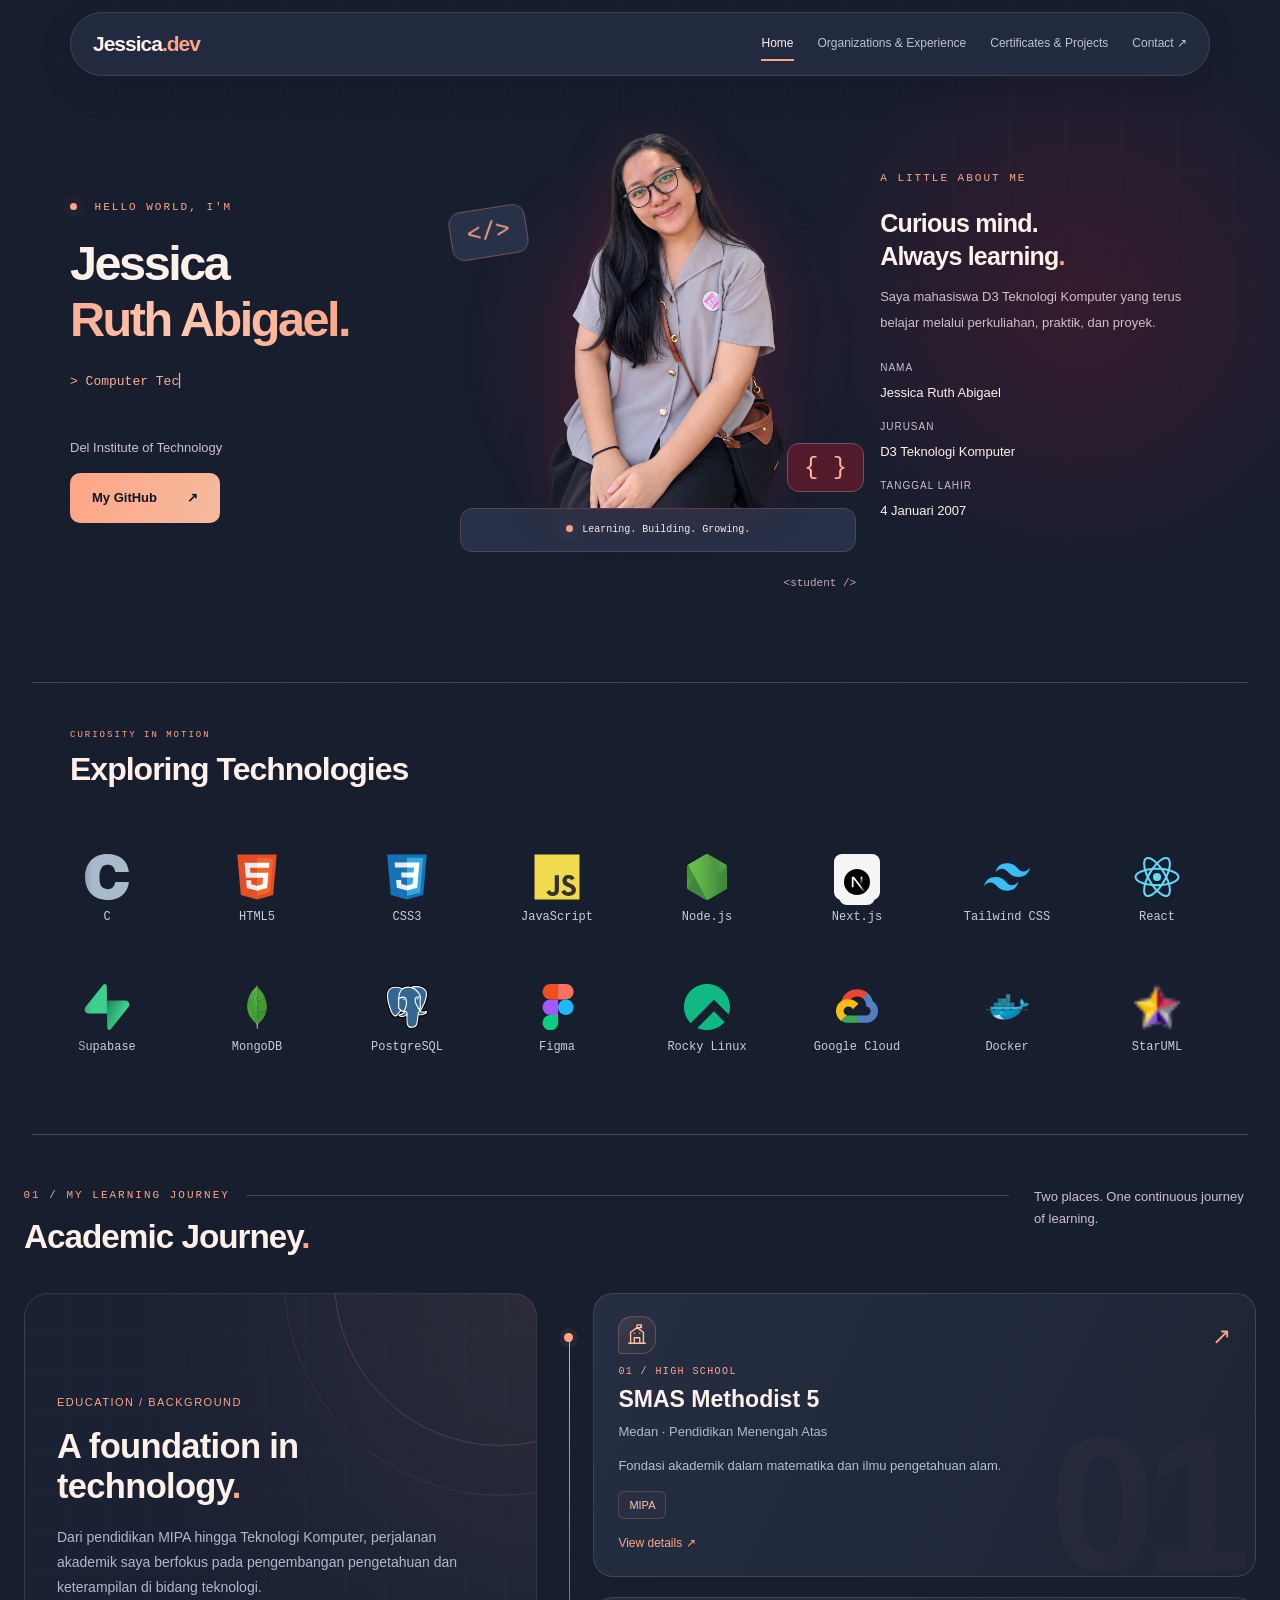
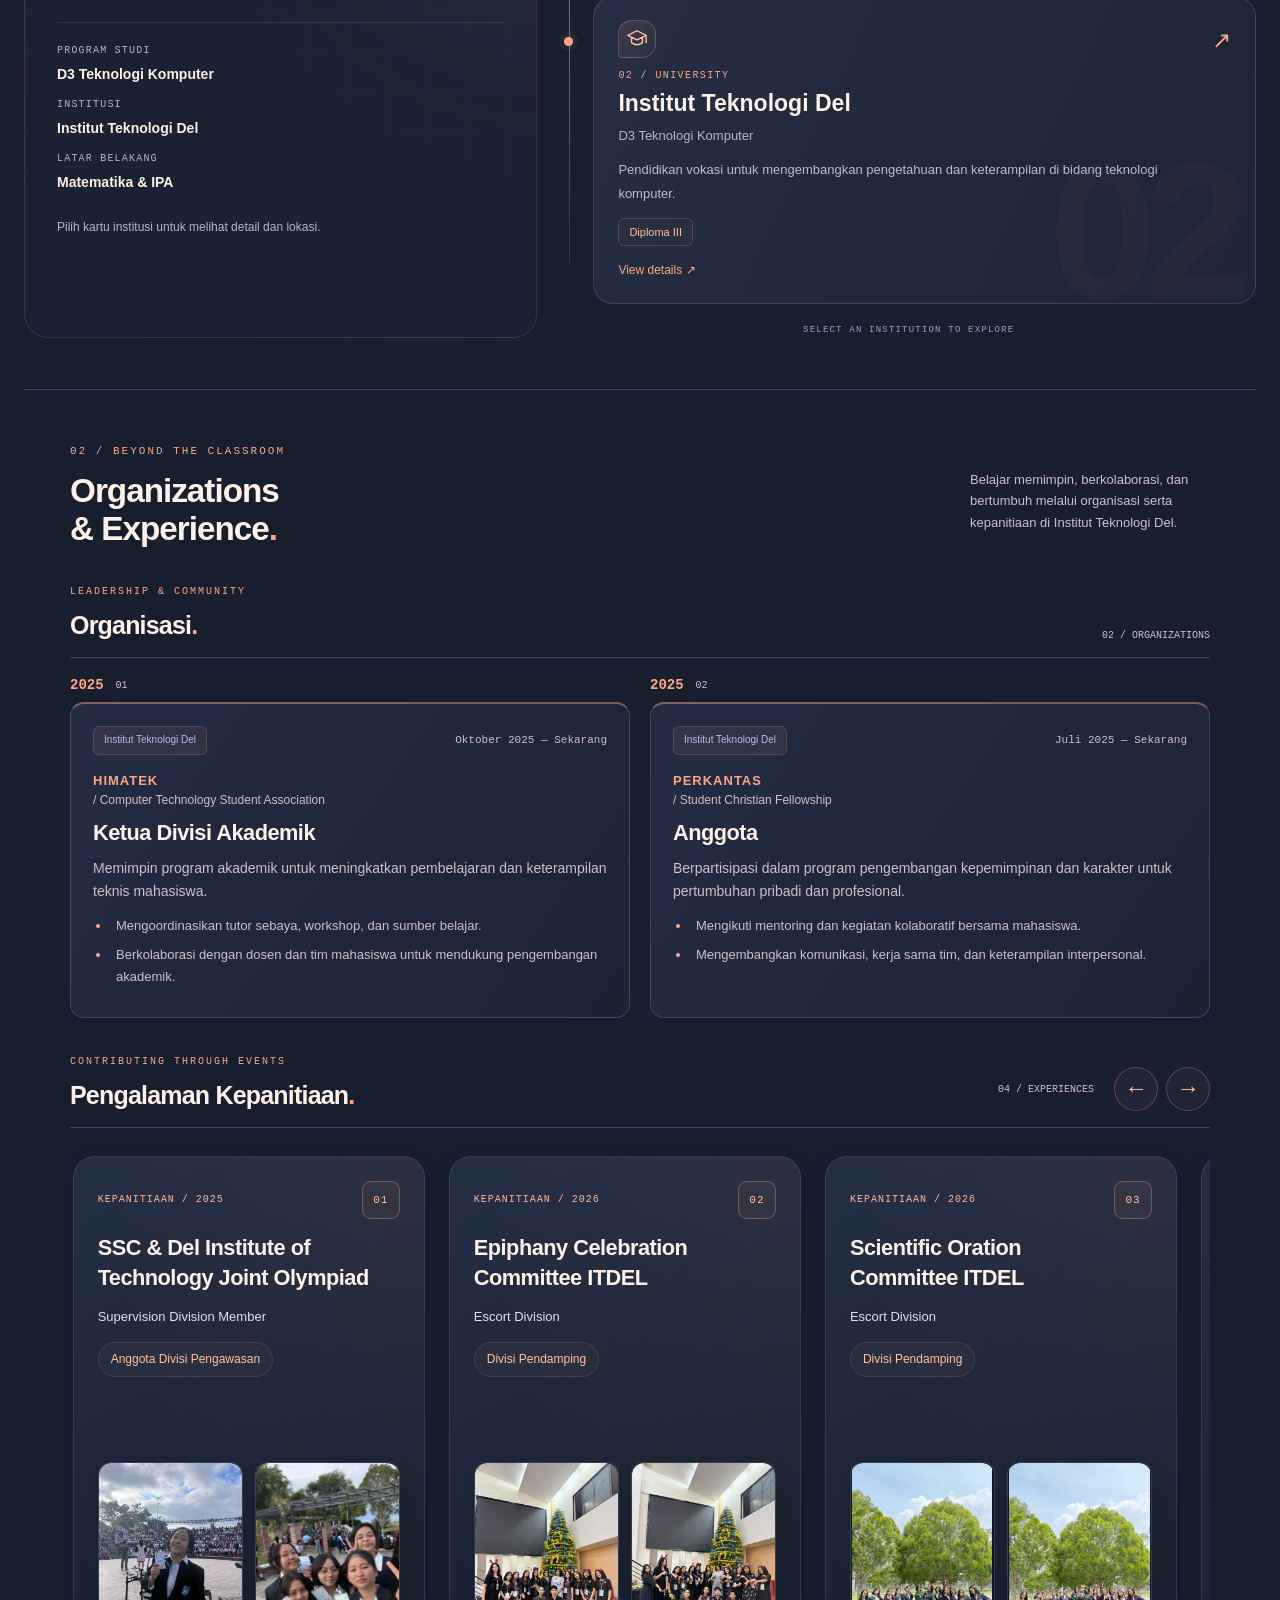
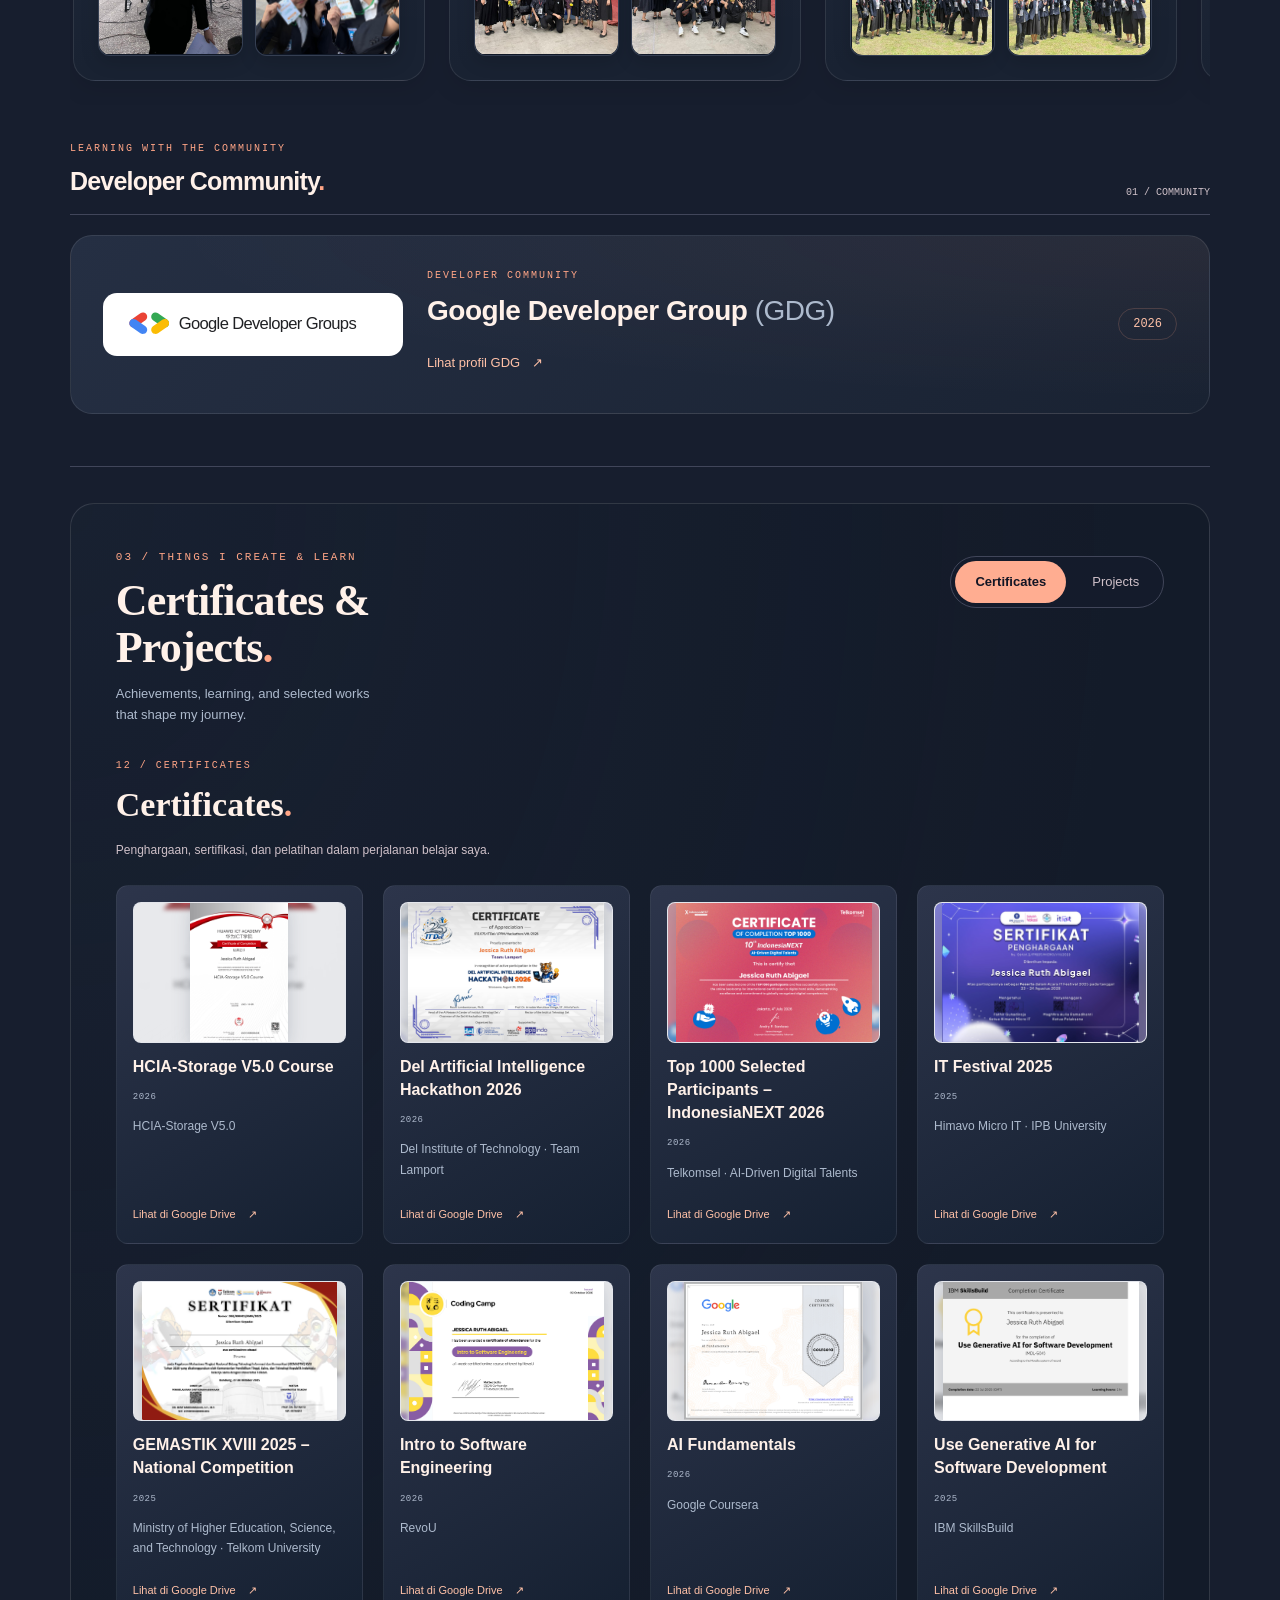
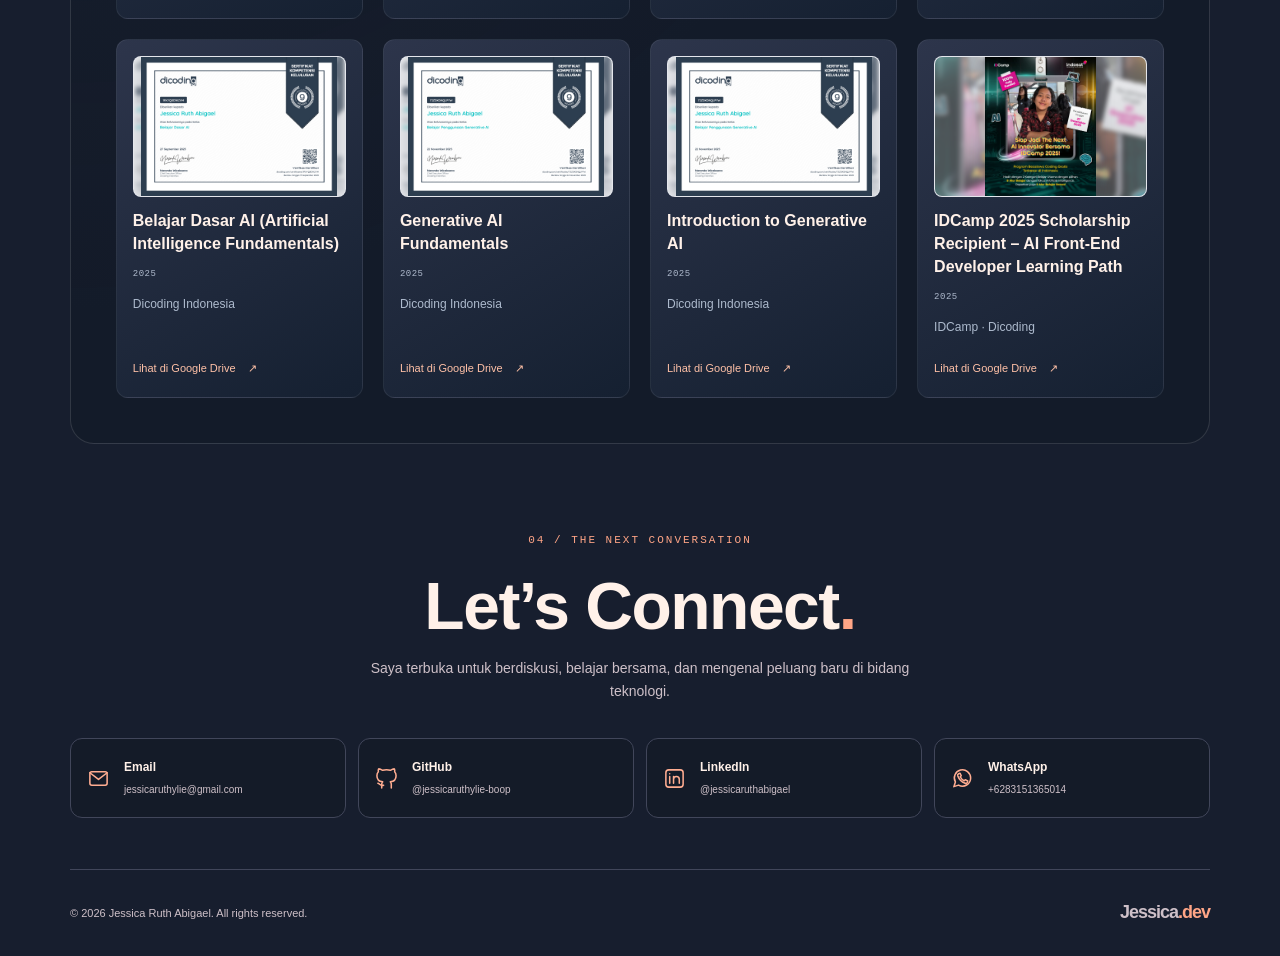
==== index.html @ 9ab195bd "Fix GitHub Pages website structure" ====
<!doctype html>
<html lang="id">
  <head>
    <meta charset="UTF-8" />
    <meta name="viewport" content="width=device-width,initial-scale=1" />
    <meta
      name="description"
      content="Portofolio Jessica Ruth Abigael — mahasiswa D3 Teknologi Komputer."
    />
    <title>Jessica.dev — Personal Portfolio</title>
    <link rel="stylesheet" href="style.css" />
    <link rel="stylesheet" href="education-universe.css" />
    <script src="script.js" defer></script>
    <script src="education-universe.js" defer></script>
    <style>
      /* Education side panel layout; other website sections are unchanged. */
      #education .au2-layout {
        display: grid;
        grid-template-columns: minmax(0, 0.85fr) minmax(0, 1.15fr);
        align-items: center;
        gap: clamp(24px, 5vw, 76px);
        min-height: 560px;
      }
      #education .au2-info {
        min-width: 0;
        border-left: 2px solid #ffa58670;
        padding: 25px 0 25px 26px;
        text-align: left;
      }
      #education .au2-info-empty > span,
      #education .au2-info-top > span,
      #education .au2-info-location-label {
        color: #ffa586;
        letter-spacing: 1.5px;
        font-size: 11px;
      }
      #education .au2-info h3 {
        color: #fff1e9;
        font-size: clamp(22px, 2.4vw, 32px);
        line-height: 1.22;
        margin: 17px 0 12px;
      }
      #education .au2-accent {
        color: #ffa586;
      }
      #education .au2-info p {
        color: #adbacd;
        font-size: 13px;
        line-height: 1.8;
      }
      #education .au2-info-top {
        display: flex;
        justify-content: space-between;
        align-items: center;
        gap: 12px;
      }
      #education #au2-info-close {
        background: transparent;
        border: 0;
        color: #fff1e9;
        font-size: 27px;
        cursor: pointer;
      }
      #education #au2-info-stats {
        display: grid;
        grid-template-columns: repeat(3, minmax(0, 1fr));
        gap: 12px;
        margin: 22px 0;
        padding: 16px 0;
        border-block: 1px solid #ffffff25;
      }
      #education .au2-info-stat-label {
        display: block;
        color: #aeb8c9;
        font:
          10px Consolas,
          monospace;
        margin-bottom: 8px;
      }
      #education .au2-info-stat-value {
        display: block;
        color: #fff1e9;
        font-size: 13px;
        overflow-wrap: anywhere;
      }
      #education .au2-info-map {
        height: 185px;
        border-radius: 9px;
        border: 1px solid #ffffff24;
        overflow: hidden;
      }
      #education .au2-info-map iframe {
        display: block;
        width: 100%;
        height: 100%;
        border: 0;
      }
      #education #au2-info-map-link {
        display: inline-block;
        color: #ffa586;
        font-size: 13px;
        margin-top: 12px;
      }
      #education .au2-info-content[hidden],
      #education .au2-info-empty[hidden] {
        display: none !important;
      }
      #education .au2-orbit-area {
        min-width: 0;
      }
      #education .au2-ring,
      #education .au2-center {
        pointer-events: none;
      }
      #education .au2-orbiter {
        z-index: 5;
      }
      #education .au2-choice {
        cursor: pointer;
        position: relative;
        z-index: 6;
        pointer-events: auto;
      }
      #education .au2-choice:focus-visible {
        outline: 2px solid #ffa586;
        outline-offset: 5px;
      }
      #education .au2-choice[aria-pressed="true"] strong {
        color: #ffa586;
      }
      #education .au2.has-selection .au2-orbiter,
      #education .au2.has-selection .au2-satellite,
      #education .au2.has-selection .au2-choice {
        animation-play-state: paused !important;
      }
      @media (max-width: 900px) {
        #education .au2-layout {
          grid-template-columns: 1fr;
          gap: 6px;
        }
        #education .au2-orbit-area {
          order: 1;
        }
        #education .au2-info {
          order: 2;
          margin-top: 14px;
        }
      }
      @media (max-width: 460px) {
        #education #au2-info-stats {
          grid-template-columns: repeat(2, minmax(0, 1fr));
        }
      }
    </style>
  </head>
  <body>
    <a class="skip" href="#main">Lewati navigasi</a>
    <div class="ambient" aria-hidden="true"></div>
    <header class="header">
      <nav class="nav wrap" aria-label="Navigasi utama">
        <a class="brand" href="#home">Jessica<span>.dev</span></a
        ><button
          class="menu-button"
          type="button"
          aria-label="Buka menu"
          aria-controls="nav-menu"
          aria-expanded="false"
        >
          ☰
        </button>
        <div class="nav-menu" id="nav-menu">
          <a href="#home" aria-current="location">Home</a
          ><a href="#experience">Organizations &amp; Experience</a
          ><a href="#projects">Certificates &amp; Projects</a
          ><a href="#contact">Contact <span aria-hidden="true">↗</span></a>
        </div>
      </nav>
    </header>
    <main id="main">
      <section id="home" class="home wrap">
        <div class="hero">
          <div class="hero-copy reveal">
            <p class="eyebrow">
              <span class="status-dot"></span> HELLO WORLD, I'M
            </p>
            <h1>Jessica<br /><span>Ruth Abigael.</span></h1>
            <p class="role">
              <span aria-hidden="true">&gt; </span
              ><span id="typed">Computer Technology Student</span
              ><span class="caret" aria-hidden="true">▏</span>
            </p>
            <p class="intro">Del Institute of Technology</p>
            <a
              class="primary-button"
              href="https://github.com/jessicaruthylie-boop"
              target="_blank"
              rel="noopener noreferrer"
              >My GitHub <span aria-hidden="true">↗</span></a
            >
          </div>
          <div class="portrait-stage reveal">
            <span class="code-float code-a" aria-hidden="true">&lt;/&gt;</span
            ><span class="code-float code-b" aria-hidden="true">{ }</span>
            <div class="portrait-frame">
              <div class="portrait-inner">
                <div class="photo-fallback" id="photo-fallback" hidden>
                  <span class="photo-initial">J<span>.</span></span
                  ><span class="mono">YOUR PHOTO HERE</span>
                </div>
                <!-- Simpan foto-jessica.png di folder yang sama; foto tanpa latar disarankan. --><img
                  id="profile-photo"
                  src="foto-jessica.png"
                  alt="Foto Jessica Ruth Abigael"
                />
              </div>
              <div class="portrait-caption">
                <span class="status-dot"></span
                ><span>Learning. Building. Growing.</span>
              </div>
            </div>
            <span class="coordinate mono" aria-hidden="true"
              >&lt;student /&gt;</span
            >
          </div>
          <div class="about-copy reveal">
            <p class="eyebrow">A LITTLE ABOUT ME</p>
            <h2>Curious mind.<br />Always learning<span>.</span></h2>
            <p class="intro">
              Saya mahasiswa D3 Teknologi Komputer yang terus belajar melalui
              perkuliahan, praktik, dan proyek.
            </p>
            <!-- EDIT BIODATA DI SINI -->
            <dl class="bio">
              <div>
                <dt>Nama</dt>
                <dd>Jessica Ruth Abigael</dd>
              </div>
              <div>
                <dt>Jurusan</dt>
                <dd>D3 Teknologi Komputer</dd>
              </div>
              <div>
                <dt>Tanggal lahir</dt>
                <dd>4 Januari 2007</dd>
              </div>
            </dl>
          </div>
        </div>
        <section class="technologies reveal" aria-labelledby="tech-title">
          <div class="small-heading">
            <div>
              <p class="eyebrow">CURIOSITY IN MOTION</p>
              <h2 id="tech-title">Exploring Technologies</h2>
            </div>
          </div>
          <div class="marquee-pair">
            <div
              class="marquee"
              tabindex="0"
              aria-label="Teknologi yang dieksplorasi, baris 1"
            >
              <div class="marquee-track">
                <ul class="tech-list">
                  <li>
                    <span class="tech-icon tech-icon-c"
                      ><img
                        src="assets/icons/c.svg"
                        alt=""
                        width="44"
                        height="44"
                        loading="lazy" /></span
                    ><span>C</span>
                  </li>
                  <li>
                    <span class="tech-icon tech-icon-html5"
                      ><img
                        src="assets/icons/html5.svg"
                        alt=""
                        width="44"
                        height="44"
                        loading="lazy" /></span
                    ><span>HTML5</span>
                  </li>
                  <li>
                    <span class="tech-icon tech-icon-css3"
                      ><img
                        src="assets/icons/css3.svg"
                        alt=""
                        width="44"
                        height="44"
                        loading="lazy" /></span
                    ><span>CSS3</span>
                  </li>
                  <li>
                    <span class="tech-icon tech-icon-javascript"
                      ><img
                        src="assets/icons/javascript.svg"
                        alt=""
                        width="44"
                        height="44"
                        loading="lazy" /></span
                    ><span>JavaScript</span>
                  </li>
                  <li>
                    <span class="tech-icon tech-icon-nodejs"
                      ><img
                        src="assets/icons/nodejs.svg"
                        alt=""
                        width="44"
                        height="44"
                        loading="lazy" /></span
                    ><span>Node.js</span>
                  </li>
                  <li>
                    <span class="tech-icon tech-icon-nextjs"
                      ><img
                        src="assets/icons/nextjs.svg"
                        alt=""
                        width="44"
                        height="44"
                        loading="lazy" /></span
                    ><span>Next.js</span>
                  </li>
                  <li>
                    <span class="tech-icon tech-icon-tailwindcss"
                      ><img
                        src="assets/icons/tailwindcss.svg"
                        alt=""
                        width="44"
                        height="44"
                        loading="lazy" /></span
                    ><span>Tailwind CSS</span>
                  </li>
                  <li>
                    <span class="tech-icon tech-icon-react"
                      ><img
                        src="assets/icons/react.svg"
                        alt=""
                        width="44"
                        height="44"
                        loading="lazy" /></span
                    ><span>React</span>
                  </li>
                  <li>
                    <span class="tech-icon tech-icon-laravel"
                      ><img
                        src="assets/icons/laravel.svg"
                        alt=""
                        width="44"
                        height="44"
                        loading="lazy" /></span
                    ><span>Laravel</span>
                  </li>
                  <li>
                    <span class="tech-icon tech-icon-php"
                      ><img
                        src="assets/icons/php.svg"
                        alt=""
                        width="44"
                        height="44"
                        loading="lazy" /></span
                    ><span>PHP</span>
                  </li>
                  <li>
                    <span class="tech-icon tech-icon-go"
                      ><img
                        src="assets/icons/go.svg"
                        alt=""
                        width="44"
                        height="44"
                        loading="lazy" /></span
                    ><span>Go (Golang)</span>
                  </li>
                  <li>
                    <span class="tech-icon tech-icon-mysql"
                      ><img
                        src="assets/icons/mysql.svg"
                        alt=""
                        width="44"
                        height="44"
                        loading="lazy" /></span
                    ><span>MySQL</span>
                  </li>
                  <li>
                    <span class="tech-icon tech-icon-jupyter"
                      ><img
                        src="assets/icons/jupyter.svg"
                        alt=""
                        width="44"
                        height="44"
                        loading="lazy" /></span
                    ><span>Jupyter</span>
                  </li>
                </ul>
              </div>
            </div>
            <div
              class="marquee marquee-reverse"
              tabindex="0"
              aria-label="Teknologi yang dieksplorasi, baris 2"
            >
              <div class="marquee-track">
                <ul class="tech-list">
                  <li>
                    <span class="tech-icon tech-icon-supabase"
                      ><img
                        src="assets/icons/supabase.svg"
                        alt=""
                        width="44"
                        height="44"
                        loading="lazy" /></span
                    ><span>Supabase</span>
                  </li>
                  <li>
                    <span class="tech-icon tech-icon-mongodb"
                      ><img
                        src="assets/icons/mongodb.svg"
                        alt=""
                        width="44"
                        height="44"
                        loading="lazy" /></span
                    ><span>MongoDB</span>
                  </li>
                  <li>
                    <span class="tech-icon tech-icon-postgresql"
                      ><img
                        src="assets/icons/postgresql.svg"
                        alt=""
                        width="44"
                        height="44"
                        loading="lazy" /></span
                    ><span>PostgreSQL</span>
                  </li>
                  <li>
                    <span class="tech-icon tech-icon-figma"
                      ><img
                        src="assets/icons/figma.svg"
                        alt=""
                        width="44"
                        height="44"
                        loading="lazy" /></span
                    ><span>Figma</span>
                  </li>
                  <li>
                    <span class="tech-icon tech-icon-rockylinux"
                      ><img
                        src="assets/icons/rockylinux.svg"
                        alt=""
                        width="44"
                        height="44"
                        loading="lazy" /></span
                    ><span>Rocky Linux</span>
                  </li>
                  <li>
                    <span class="tech-icon tech-icon-googlecloud"
                      ><img
                        src="assets/icons/googlecloud.svg"
                        alt=""
                        width="44"
                        height="44"
                        loading="lazy" /></span
                    ><span>Google Cloud</span>
                  </li>
                  <li>
                    <span class="tech-icon tech-icon-docker"
                      ><img
                        src="assets/icons/docker.svg"
                        alt=""
                        width="44"
                        height="44"
                        loading="lazy" /></span
                    ><span>Docker</span>
                  </li>
                  <li>
                    <span class="tech-icon tech-icon-staruml"
                      ><img
                        src="assets/icons/staruml.ico"
                        alt=""
                        width="44"
                        height="44"
                        loading="lazy" /></span
                    ><span>StarUML</span>
                  </li>
                  <li>
                    <span class="tech-icon tech-icon-visualparadigm"
                      ><img
                        src="assets/icons/visualparadigm.ico"
                        alt=""
                        width="44"
                        height="44"
                        loading="lazy" /></span
                    ><span>Visual Paradigm</span>
                  </li>
                  <li>
                    <span class="tech-icon tech-icon-bizagi"
                      ><img
                        src="assets/icons/bizagi.ico"
                        alt=""
                        width="44"
                        height="44"
                        loading="lazy" /></span
                    ><span>Bizagi</span>
                  </li>
                  <li>
                    <span class="tech-icon tech-icon-java"
                      ><img
                        src="assets/icons/java.svg"
                        alt=""
                        width="44"
                        height="44"
                        loading="lazy" /></span
                    ><span>Java</span>
                  </li>
                  <li>
                    <span class="tech-icon tech-icon-python"
                      ><img
                        src="assets/icons/python.svg"
                        alt=""
                        width="44"
                        height="44"
                        loading="lazy" /></span
                    ><span>Python</span>
                  </li>
                </ul>
              </div>
            </div>
          </div>
        </section>
      </section>

      <!-- EDUCATION: full-width academic journey -->
      <section
        id="education"
        class="section education"
        aria-labelledby="education-title"
      >
        <div class="section-heading reveal">
          <div>
            <p class="eyebrow">01 / MY LEARNING JOURNEY</p>
            <h2 id="education-title">Academic Journey<span>.</span></h2>
          </div>
          <p>Two places. One continuous journey of learning.</p>
        </div>

        <div
          class="au2"
          id="academic-universe"
          aria-label="Interactive academic journey"
        >
          <div class="au2-layout">
            <!-- Academic details for the selected institution. -->
            <aside id="au2-info" class="au2-info" aria-live="polite">
              <div class="au2-info-empty">
                <span>EDUCATION / BACKGROUND</span>
                <h3>
                  A foundation in technology<span class="au2-accent">.</span>
                </h3>
                <p>
                  Dari pendidikan MIPA hingga Teknologi Komputer, perjalanan
                  akademik saya berfokus pada pengembangan pengetahuan dan
                  keterampilan di bidang teknologi.
                </p>
                <dl class="au2-overview">
                  <div>
                    <dt>PROGRAM STUDI</dt>
                    <dd>D3 Teknologi Komputer</dd>
                  </div>
                  <div>
                    <dt>INSTITUSI</dt>
                    <dd>Institut Teknologi Del</dd>
                  </div>
                  <div>
                    <dt>LATAR BELAKANG</dt>
                    <dd>Matematika &amp; IPA</dd>
                  </div>
                </dl>
                <p class="au2-overview-hint">
                  Pilih kartu institusi untuk melihat detail dan lokasi.
                </p>
              </div>
              <div class="au2-info-content" hidden>
                <div class="au2-info-top">
                  <span id="au2-info-category"></span>
                  <button
                    id="au2-info-close"
                    type="button"
                    aria-label="Tutup informasi"
                  >
                    &times;
                  </button>
                </div>
                <h3 id="au2-info-name"></h3>
                <p id="au2-info-program"></p>
                <div id="au2-info-stats"></div>
                <p class="au2-info-location-label">INSTITUTION LOCATION</p>
                <div class="au2-info-map">
                  <iframe
                    id="au2-info-map-frame"
                    title="Lokasi institusi"
                    loading="lazy"
                    referrerpolicy="no-referrer-when-downgrade"
                  ></iframe>
                </div>
                <a
                  id="au2-info-map-link"
                  target="_blank"
                  rel="noopener noreferrer"
                  >Lihat Peta di Google Maps ↗</a
                >
              </div>
            </aside>

            <!-- Institution cards open the academic detail panel. -->
            <div class="au2-orbit-area">
              <div class="au2-stage">
                <div class="au2-ring au2-ring-outer" aria-hidden="true"></div>
                <div class="au2-ring au2-ring-inner" aria-hidden="true"></div>
                <div class="au2-center" aria-hidden="true">
                  <span class="au2-symbol">✳</span>
                  <strong>Education</strong>
                  <small>My Journey</small>
                </div>
                <div class="au2-orbiter au2-orbiter-one">
                  <div class="au2-satellite">
                    <button
                      type="button"
                      class="au2-choice"
                      data-au2="methodist"
                      aria-pressed="false"
                    >
                      <span class="au2-card-icon" aria-hidden="true"
                        ><svg
                          viewBox="0 0 24 24"
                          fill="none"
                          stroke="currentColor"
                          stroke-width="1.5"
                          stroke-linecap="round"
                          stroke-linejoin="round"
                        >
                          <path
                            d="M3 21h18M5 21V9l7-5 7 5v12M9 21v-6h6v6M9 10h.01M15 10h.01M12 4V1h5l-1 1.5L17 4h-5"
                          /></svg
                      ></span>
                      <span class="au2-index">01 / HIGH SCHOOL</span>
                      <strong>SMAS Methodist 5</strong>
                      <small>Medan &middot; Pendidikan Menengah Atas</small>
                      <span class="au2-card-description"
                        >Fondasi akademik dalam matematika dan ilmu pengetahuan
                        alam.</span
                      >
                      <span class="au2-card-tag">MIPA</span>
                      <span class="au2-action">View details ↗</span>
                    </button>
                  </div>
                </div>
                <div class="au2-orbiter au2-orbiter-two">
                  <div class="au2-satellite">
                    <button
                      type="button"
                      class="au2-choice"
                      data-au2="del"
                      aria-pressed="false"
                    >
                      <span class="au2-card-icon" aria-hidden="true"
                        ><svg
                          viewBox="0 0 24 24"
                          fill="none"
                          stroke="currentColor"
                          stroke-width="1.5"
                          stroke-linecap="round"
                          stroke-linejoin="round"
                        >
                          <path
                            d="m2 8 10-5 10 5-10 5L2 8ZM6 10v6c4 3 8 3 12 0v-6M22 8v8"
                          /></svg
                      ></span>
                      <span class="au2-index">02 / UNIVERSITY</span>
                      <strong>Institut Teknologi Del</strong>
                      <small>D3 Teknologi Komputer</small>
                      <span class="au2-card-description"
                        >Pendidikan vokasi untuk mengembangkan pengetahuan dan
                        keterampilan di bidang teknologi komputer.</span
                      >
                      <span class="au2-card-tag">Diploma III</span>
                      <span class="au2-action">View details ↗</span>
                    </button>
                  </div>
                </div>
              </div>
              <p class="au2-hint">SELECT AN INSTITUTION TO EXPLORE</p>
            </div>
          </div>
        </div>
      </section>
      <section
        id="experience"
        class="section wrap"
        aria-labelledby="experience-title"
      >
        <div class="section-heading reveal">
          <div>
            <p class="eyebrow">02 / BEYOND THE CLASSROOM</p>
            <h2 id="experience-title">
              Organizations<br />&amp; Experience<span>.</span>
            </h2>
          </div>
          <p>
            Belajar memimpin, berkolaborasi, dan bertumbuh melalui organisasi
            serta kepanitiaan di Institut Teknologi Del.
          </p>
        </div>
        <div class="journey-layout">
          <section
            id="organizations"
            class="journey-section"
            aria-labelledby="organizations-title"
          >
            <div class="journey-section-heading">
              <div>
                <p class="eyebrow">LEADERSHIP &amp; COMMUNITY</p>
                <h3 id="organizations-title">Organisasi<span>.</span></h3>
              </div>
              <span class="journey-count">02 / ORGANIZATIONS</span>
            </div>
            <div class="organization-timeline">
              <article class="journey-card">
                <div class="journey-year">
                  <span>2025</span><small>01</small>
                </div>
                <div class="journey-content">
                  <div class="journey-meta">
                    <span class="badge">Institut Teknologi Del</span
                    ><span class="journey-date">Oktober 2025 — Sekarang</span>
                  </div>
                  <p class="organization-name">
                    HIMATEK
                    <span>/ Computer Technology Student Association</span>
                  </p>
                  <h4>Ketua Divisi Akademik</h4>
                  <p class="journey-description">
                    Memimpin program akademik untuk meningkatkan pembelajaran
                    dan keterampilan teknis mahasiswa.
                  </p>
                  <ul class="journey-responsibilities">
                    <li>
                      Mengoordinasikan tutor sebaya, workshop, dan sumber
                      belajar.
                    </li>
                    <li>
                      Berkolaborasi dengan dosen dan tim mahasiswa untuk
                      mendukung pengembangan akademik.
                    </li>
                  </ul>
                </div>
              </article>
              <article class="journey-card">
                <div class="journey-year">
                  <span>2025</span><small>02</small>
                </div>
                <div class="journey-content">
                  <div class="journey-meta">
                    <span class="badge">Institut Teknologi Del</span
                    ><span class="journey-date">Juli 2025 — Sekarang</span>
                  </div>
                  <p class="organization-name">
                    PERKANTAS <span>/ Student Christian Fellowship</span>
                  </p>
                  <h4>Anggota</h4>
                  <p class="journey-description">
                    Berpartisipasi dalam program pengembangan kepemimpinan dan
                    karakter untuk pertumbuhan pribadi dan profesional.
                  </p>
                  <ul class="journey-responsibilities">
                    <li>
                      Mengikuti mentoring dan kegiatan kolaboratif bersama
                      mahasiswa.
                    </li>
                    <li>
                      Mengembangkan komunikasi, kerja sama tim, dan keterampilan
                      interpersonal.
                    </li>
                  </ul>
                </div>
              </article>
            </div>
          </section>
          <section
            id="committee-experience"
            class="journey-section"
            aria-labelledby="committee-title"
          >
            <div class="journey-section-heading">
              <div>
                <p class="eyebrow">CONTRIBUTING THROUGH EVENTS</p>
                <h3 id="committee-title">
                  Pengalaman Kepanitiaan<span>.</span>
                </h3>
              </div>
              <div class="committee-navigation">
                <span class="journey-count">04 / EXPERIENCES</span>
                <div class="committee-arrows" hidden>
                  <button
                    type="button"
                    data-committee-direction="-1"
                    aria-label="Geser ke pengalaman sebelumnya"
                    aria-controls="committee-track"
                  >
                    &#8592;
                  </button>
                  <button
                    type="button"
                    data-committee-direction="1"
                    aria-label="Geser ke pengalaman berikutnya"
                    aria-controls="committee-track"
                  >
                    &#8594;
                  </button>
                </div>
              </div>
            </div>
            <div
              class="experience-board"
              id="committee-track"
              tabindex="0"
              role="region"
              aria-label="Galeri pengalaman kepanitiaan, geser untuk melihat kegiatan lainnya"
            >
              <article class="experience-tile">
                <div class="experience-topline">
                  <span>KEPANITIAAN / 2025</span
                  ><span aria-hidden="true">01</span>
                </div>
                <h4>SSC &amp; Del Institute of Technology Joint Olympiad</h4>
                <p class="event-name">Supervision Division Member</p>
                <p class="event-role">Anggota Divisi Pengawasan</p>
                <div
                  class="mini-gallery supervision-gallery"
                  aria-label="Dokumentasi SSC dan Del Institute of Technology Joint Olympiad"
                >
                  <a
                    href="assets/supervision/supervision-1.jpg"
                    target="_blank"
                    rel="noopener noreferrer"
                    aria-label="Buka foto dokumentasi Joint Olympiad 1 dalam ukuran penuh"
                  >
                    <img
                      src="assets/supervision/supervision-1.jpg"
                      alt="Dokumentasi kegiatan SSC dan Del Institute of Technology Joint Olympiad, foto 1"
                      width="960"
                      height="1280"
                      loading="lazy"
                    />
                  </a>
                  <a
                    href="assets/supervision/supervision-2.jpg"
                    target="_blank"
                    rel="noopener noreferrer"
                    aria-label="Buka foto dokumentasi Joint Olympiad 2 dalam ukuran penuh"
                  >
                    <img
                      src="assets/supervision/supervision-2.jpg"
                      alt="Dokumentasi kegiatan SSC dan Del Institute of Technology Joint Olympiad, foto 2"
                      width="2316"
                      height="3088"
                      loading="lazy"
                    />
                  </a>
                </div>
              </article>
              <article class="experience-tile">
                <div class="experience-topline">
                  <span>KEPANITIAAN / 2026</span
                  ><span aria-hidden="true">02</span>
                </div>
                <h4>Epiphany Celebration Committee ITDEL</h4>
                <p class="event-name">Escort Division</p>
                <p class="event-role">Divisi Pendamping</p>
                <div
                  class="mini-gallery epiphany-gallery"
                  aria-label="Dokumentasi Epiphany Celebration Committee ITDEL"
                >
                  <a
                    href="assets/epiphany/epiphany-1.jpg"
                    target="_blank"
                    rel="noopener noreferrer"
                    aria-label="Buka foto Epiphany Celebration 1 dalam ukuran penuh"
                  >
                    <img
                      src="assets/epiphany/epiphany-1.jpg"
                      alt="Foto bersama panitia Epiphany Celebration ITDEL, foto 1"
                      width="960"
                      height="1280"
                      loading="lazy"
                    />
                  </a>
                  <a
                    href="assets/epiphany/epiphany-2.jpg"
                    target="_blank"
                    rel="noopener noreferrer"
                    aria-label="Buka foto Epiphany Celebration 2 dalam ukuran penuh"
                  >
                    <img
                      src="assets/epiphany/epiphany-2.jpg"
                      alt="Foto bersama panitia Epiphany Celebration ITDEL, foto 2"
                      width="960"
                      height="1280"
                      loading="lazy"
                    />
                  </a>
                </div>
              </article>
              <article class="experience-tile">
                <div class="experience-topline">
                  <span>KEPANITIAAN / 2026</span
                  ><span aria-hidden="true">03</span>
                </div>
                <h4>Scientific Oration Committee ITDEL</h4>
                <p class="event-name">Escort Division</p>
                <p class="event-role">Divisi Pendamping</p>
                <div
                  class="mini-gallery scientific-oration-gallery"
                  aria-label="Dokumentasi Scientific Oration Committee ITDEL"
                >
                  <a
                    href="scientific-oration/scientific-oration-1.jpg"
                    target="_blank"
                    rel="noopener noreferrer"
                    aria-label="Buka foto Scientific Oration 1 dalam ukuran penuh"
                  >
                    <img
                      src="scientific-oration/scientific-oration-1.jpg"
                      alt="Foto bersama panitia Scientific Oration ITDEL, foto 1"
                      loading="lazy"
                    />
                  </a>
                  <a
                    href="scientific-oration/scientific-oration-2.jpg"
                    target="_blank"
                    rel="noopener noreferrer"
                    aria-label="Buka foto Scientific Oration 2 dalam ukuran penuh"
                  >
                    <img
                      src="scientific-oration/scientific-oration-2.jpg"
                      alt="Foto bersama panitia Scientific Oration ITDEL, foto 2"
                      loading="lazy"
                    />
                  </a>
                </div>
              </article>
              <article class="experience-tile">
                <div class="experience-topline">
                  <span
                    >KEPANITIAAN /
                    <time datetime="2025-09">SEPTEMBER 2025</time></span
                  >
                  <span aria-hidden="true">04</span>
                </div>
                <h4>
                  19th Del Institute of Technology Inauguration, Graduation
                  &amp; Anniversary Celebration
                </h4>
                <p class="event-name">Decoration Committee Member</p>
                <p class="event-role">Anggota Panitia Dekorasi</p>
                <div
                  class="mini-gallery decoration-gallery"
                  aria-label="Dokumentasi kepanitiaan Inauguration, Graduation dan Anniversary ITDEL ke-19"
                >
                  <a
                    href="assets/decoration/decoration-1.jpg"
                    target="_blank"
                    rel="noopener noreferrer"
                    aria-label="Buka foto kepanitiaan dekorasi 1 dalam ukuran penuh"
                  >
                    <img
                      src="assets/decoration/decoration-1.jpg"
                      alt="Dokumentasi Jessica sebagai panitia dekorasi perayaan ITDEL ke-19, foto 1"
                      width="960"
                      height="1280"
                      loading="lazy"
                    />
                  </a>
                  <a
                    href="assets/decoration/decoration-2.jpg"
                    target="_blank"
                    rel="noopener noreferrer"
                    aria-label="Buka foto kepanitiaan dekorasi 2 dalam ukuran penuh"
                  >
                    <img
                      src="assets/decoration/decoration-2.jpg"
                      alt="Dokumentasi Jessica sebagai panitia dekorasi perayaan ITDEL ke-19, foto 2"
                      width="960"
                      height="1280"
                      loading="lazy"
                    />
                  </a>
                </div>
              </article>
            </div>
          </section>
          <section
            id="developer-community"
            class="journey-section"
            aria-labelledby="community-title"
          >
            <div class="journey-section-heading">
              <div>
                <p class="eyebrow">LEARNING WITH THE COMMUNITY</p>
                <h3 id="community-title">Developer Community<span>.</span></h3>
              </div>
              <span class="journey-count">01 / COMMUNITY</span>
            </div>
            <article class="community-card">
              <a
                class="community-logo"
                href="https://gdg.community.dev/u/mm3yek/#/about"
                target="_blank"
                rel="noopener noreferrer"
                aria-label="Lihat profil GDG Jessica (tab baru)"
              >
                <img
                  src="assets/icons/gdg.svg"
                  alt="Google Developer Groups"
                  width="416"
                  height="60"
                  loading="lazy"
                />
              </a>
              <div class="community-copy">
                <p class="eyebrow">DEVELOPER COMMUNITY</p>
                <h4>Google Developer Group <span>(GDG)</span></h4>
                <a
                  class="community-profile"
                  href="https://gdg.community.dev/u/mm3yek/#/about"
                  target="_blank"
                  rel="noopener noreferrer"
                  >Lihat profil GDG <span aria-hidden="true">&#8599;</span></a
                >
              </div>
              <time class="community-year" datetime="2026">2026</time>
            </article>
          </section>
        </div>
      </section>
      <section id="projects" class="section wrap">
        <div class="portfolio-heading">
          <div class="section-heading reveal">
            <div>
              <p class="eyebrow">03 / THINGS I CREATE &amp; LEARN</p>
              <h2>Certificates &amp;<br />Projects<span>.</span></h2>
              <p class="portfolio-subtitle">
                Achievements, learning, and selected works that shape my
                journey.
              </p>
            </div>
          </div>
          <div class="tabs" id="project-tabs" aria-label="Jenis karya" hidden>
            <button
              type="button"
              id="certificates-tab"
              aria-controls="certificates-panel"
              aria-selected="true"
            >
              Certificates
            </button>
            <button
              type="button"
              id="projects-tab"
              aria-controls="projects-panel"
              aria-selected="false"
            >
              Projects
            </button>
          </div>
        </div>
        <div id="certificates-panel">
          <h3 class="no-js-label">Certificates</h3>
          <div class="certificate-collection-heading">
            <div class="certificate-collection-copy">
              <p class="eyebrow">12 / CERTIFICATES</p>
              <h3>Certificates<span>.</span></h3>
              <p class="work-panel-intro">
                Penghargaan, sertifikasi, dan pelatihan dalam perjalanan belajar
                saya.
              </p>
            </div>
          </div>
          <div
            id="certificate-stack"
            class="certificate-stack"
            role="region"
            aria-label="Galeri Certificates"
          >
            <article class="credential-entry">
              <figure class="credential-image">
                <img
                  src="assets/hcia-storage-v5.png"
                  alt="Sertifikat HCIA-Storage V5.0 Course untuk Jessica Ruth Abigael"
                  width="640"
                  height="420"
                  loading="lazy"
                />
                <figcaption>
                  HCIA-Storage V5.0 Course ? Jessica Ruth Abigael
                </figcaption>
              </figure>
              <div class="work-entry-meta">
                <span>Certification</span><time datetime="2026">2026</time>
              </div>
              <h4>HCIA-Storage V5.0 Course</h4>
              <p>HCIA-Storage V5.0</p>
              <a
                class="work-drive-link"
                href="https://drive.google.com/file/d/1Out3J3zmdJUGjdlPlJi_2pnHFvWB-M_V/view?usp=sharing"
                target="_blank"
                rel="noopener noreferrer"
                >Lihat di Google Drive
                <span aria-hidden="true">&#8599;</span></a
              >
            </article>
            <article class="credential-entry">
              <!-- Ganti src dengan lokasi gambar sertifikat ini, misalnya assets/certificates/nama-sertifikat.jpg. -->
              <figure class="credential-image">
                <img
                  src="assets/del-ai-hackathon-2026.jpg"
                  alt="Certificate of Appreciation Del Artificial Intelligence Hackathon 2026 untuk Jessica Ruth Abigael, Team Lamport"
                  loading="lazy"
                />
                <figcaption>
                  Del Artificial Intelligence Hackathon 2026 · Jessica Ruth
                  Abigael · Team Lamport
                </figcaption>
              </figure>
              <div class="work-entry-meta">
                <span>Certificate of Appreciation</span
                ><time datetime="2026">2026</time>
              </div>
              <h4>Del Artificial Intelligence Hackathon 2026</h4>
              <p>Del Institute of Technology · Team Lamport</p>

              <!-- Tambahkan href="URL_GOOGLE_DRIVE" pada tautan di bawah, hapus aria-disabled, lalu ubah teks menjadi "Lihat di Google Drive". -->
              <a
                class="work-drive-link"
                href="https://drive.google.com/file/d/1qxlJ43uv626-OJy3a591WnSu0v6ogHb8/view?usp=sharing"
                target="_blank"
                rel="noopener noreferrer"
                >Lihat di Google Drive
                <span aria-hidden="true">&#8599;</span></a
              >
            </article>
            <article class="credential-entry">
              <figure class="credential-image">
                <img
                  src="assets/indonesianext-2026.png"
                  alt="Sertifikat Top 1000 Selected Participants – IndonesiaNEXT 2026 untuk Jessica Ruth Abigael"
                  width="640"
                  height="420"
                  loading="lazy"
                />
                <figcaption>
                  Top 1000 Selected Participants – IndonesiaNEXT 2026 ? Jessica
                  Ruth Abigael
                </figcaption>
              </figure>
              <div class="work-entry-meta">
                <span>Certificate of Appreciation</span
                ><time datetime="2026">2026</time>
              </div>
              <h4>Top 1000 Selected Participants – IndonesiaNEXT 2026</h4>
              <p>Telkomsel · AI-Driven Digital Talents</p>
              <a
                class="work-drive-link"
                href="https://drive.google.com/file/d/1SVfLomPhAE02uR-kX7rl7CXeS7T04kr3/view?usp=sharing"
                target="_blank"
                rel="noopener noreferrer"
                >Lihat di Google Drive
                <span aria-hidden="true">&#8599;</span></a
              >
            </article>
            <article class="credential-entry">
              <figure class="credential-image">
                <img
                  src="assets/it-festival-2025.jpg"
                  alt="Sertifikat IT Festival 2025 untuk Jessica Ruth Abigael"
                  width="640"
                  height="420"
                  loading="lazy"
                />
                <figcaption>IT Festival 2025 ? Jessica Ruth Abigael</figcaption>
              </figure>
              <div class="work-entry-meta">
                <span>Certificate of Appreciation</span
                ><time datetime="2025">2025</time>
              </div>
              <h4>IT Festival 2025</h4>
              <p>Himavo Micro IT · IPB University</p>
              <a
                class="work-drive-link"
                href="https://drive.google.com/file/d/1NvD883W1MaZSe3Hnmw9_M1aYdEUjexFY/view?usp=sharing"
                target="_blank"
                rel="noopener noreferrer"
                >Lihat di Google Drive
                <span aria-hidden="true">&#8599;</span></a
              >
            </article>
            <article class="credential-entry">
              <figure class="credential-image">
                <img
                  src="assets/gemastik-xviii-2025.jpg"
                  alt="Sertifikat GEMASTIK XVIII 2025 – National Competition untuk Jessica Ruth Abigael"
                  width="640"
                  height="420"
                  loading="lazy"
                />
                <figcaption>
                  GEMASTIK XVIII 2025 – National Competition ? Jessica Ruth
                  Abigael
                </figcaption>
              </figure>
              <div class="work-entry-meta">
                <span>Certificate of Appreciation</span
                ><time datetime="2025">2025</time>
              </div>
              <h4>GEMASTIK XVIII 2025 – National Competition</h4>
              <p>
                Ministry of Higher Education, Science, and Technology · Telkom
                University
              </p>
              <a
                class="work-drive-link"
                href="https://drive.google.com/file/d/1PtJrHE1yCUpWAqC6jmWEOPldl2YUPxGU/view?usp=sharing"
                target="_blank"
                rel="noopener noreferrer"
                >Lihat di Google Drive
                <span aria-hidden="true">&#8599;</span></a
              >
            </article>
            <article class="credential-entry">
              <figure class="credential-image">
                <img
                  src="assets/intro-software-engineering.png"
                  alt="Sertifikat Intro to Software Engineering untuk Jessica Ruth Abigael"
                  width="640"
                  height="420"
                  loading="lazy"
                />
                <figcaption>
                  Intro to Software Engineering ? Jessica Ruth Abigael
                </figcaption>
              </figure>
              <div class="work-entry-meta">
                <span>Certification</span><time datetime="2026">2026</time>
              </div>
              <h4>Intro to Software Engineering</h4>
              <p>RevoU</p>
              <a
                class="work-drive-link"
                href="https://drive.google.com/file/d/1mDUuKr9-xImN_AMGRNRP09v0M_UWg_84/view?usp=sharing"
                target="_blank"
                rel="noopener noreferrer"
                >Lihat di Google Drive
                <span aria-hidden="true">&#8599;</span></a
              >
            </article>
            <article class="credential-entry">
              <figure class="credential-image">
                <img
                  src="assets/ai-fundamentals.png"
                  alt="Sertifikat AI Fundamentals untuk Jessica Ruth Abigael"
                  width="640"
                  height="420"
                  loading="lazy"
                />
                <figcaption>AI Fundamentals ? Jessica Ruth Abigael</figcaption>
              </figure>
              <div class="work-entry-meta">
                <span>Certification</span><time datetime="2026">2026</time>
              </div>
              <h4>AI Fundamentals</h4>
              <p>Google Coursera</p>
              <a
                class="work-drive-link"
                href="https://drive.google.com/file/d/1RxPzgaJWaQn4_nJMWJ7ps-AeFm7Ns3AQ/view?usp=sharing"
                target="_blank"
                rel="noopener noreferrer"
                >Lihat di Google Drive
                <span aria-hidden="true">&#8599;</span></a
              >
            </article>
            <article class="credential-entry">
              <figure class="credential-image">
                <img
                  src="assets/ibm-generative-ai.png"
                  alt="Sertifikat Use Generative AI for Software Development untuk Jessica Ruth Abigael"
                  width="640"
                  height="420"
                  loading="lazy"
                />
                <figcaption>
                  Use Generative AI for Software Development ? Jessica Ruth
                  Abigael
                </figcaption>
              </figure>
              <div class="work-entry-meta">
                <span>Certification</span><time datetime="2025">2025</time>
              </div>
              <h4>Use Generative AI for Software Development</h4>
              <p>IBM SkillsBuild</p>
              <a
                class="work-drive-link"
                href="https://drive.google.com/file/d/11_O3GaodbQp1k4DH6De_VSfTnBLvE62u/view?usp=sharing"
                target="_blank"
                rel="noopener noreferrer"
                >Lihat di Google Drive
                <span aria-hidden="true">&#8599;</span></a
              >
            </article>
            <article class="credential-entry">
              <figure class="credential-image">
                <img
                  src="assets/belajar-dasar-ai.png"
                  alt="Sertifikat Belajar Dasar AI (Artificial Intelligence Fundamentals) untuk Jessica Ruth Abigael"
                  width="640"
                  height="420"
                  loading="lazy"
                />
                <figcaption>
                  Belajar Dasar AI (Artificial Intelligence Fundamentals) ?
                  Jessica Ruth Abigael
                </figcaption>
              </figure>
              <div class="work-entry-meta">
                <span>Certification</span><time datetime="2025">2025</time>
              </div>
              <h4>Belajar Dasar AI (Artificial Intelligence Fundamentals)</h4>
              <p>Dicoding Indonesia</p>
              <a
                class="work-drive-link"
                href="https://drive.google.com/file/d/10RGNTF35hDZwko5K2ORJV_qF69cuqPV-/view?usp=sharing"
                target="_blank"
                rel="noopener noreferrer"
                >Lihat di Google Drive
                <span aria-hidden="true">&#8599;</span></a
              >
            </article>
            <article class="credential-entry">
              <figure class="credential-image">
                <img
                  src="assets/generative-ai-fundamentals.png"
                  alt="Sertifikat Generative AI Fundamentals untuk Jessica Ruth Abigael"
                  width="640"
                  height="420"
                  loading="lazy"
                />
                <figcaption>
                  Generative AI Fundamentals ? Jessica Ruth Abigael
                </figcaption>
              </figure>
              <div class="work-entry-meta">
                <span>Certification</span><time datetime="2025">2025</time>
              </div>
              <h4>Generative AI Fundamentals</h4>
              <p>Dicoding Indonesia</p>
              <a
                class="work-drive-link"
                href="https://drive.google.com/file/d/1Y2BNjZM9GDMRwGR_-XZqopxTPdPYIOpS/view?usp=sharing"
                target="_blank"
                rel="noopener noreferrer"
                >Lihat di Google Drive
                <span aria-hidden="true">&#8599;</span></a
              >
            </article>
            <article class="credential-entry">
              <figure class="credential-image">
                <img
                  src="assets/generative-ai-fundamentals.png"
                  alt="Sertifikat Introduction to Generative AI untuk Jessica Ruth Abigael"
                  width="640"
                  height="420"
                  loading="lazy"
                />
                <figcaption>
                  Introduction to Generative AI ? Jessica Ruth Abigael
                </figcaption>
              </figure>
              <div class="work-entry-meta">
                <span>Certification</span><time datetime="2025">2025</time>
              </div>
              <h4>Introduction to Generative AI</h4>
              <p>Dicoding Indonesia</p>
              <a
                class="work-drive-link"
                href="https://drive.google.com/file/d/1Y2BNjZM9GDMRwGR_-XZqopxTPdPYIOpS/view?usp=sharing"
                target="_blank"
                rel="noopener noreferrer"
                >Lihat di Google Drive
                <span aria-hidden="true">&#8599;</span></a
              >
            </article>
            <article class="credential-entry">
              <figure class="credential-image">
                <img
                  src="assets/idcamp-2025.jpg"
                  alt="Foto Jessica Ruth Abigael untuk IDCamp 2025 Scholarship Recipient ? AI Front-End Developer Learning Path"
                  width="640"
                  height="420"
                  loading="lazy"
                />
                <figcaption>IDCamp 2025 ? Jessica Ruth Abigael</figcaption>
              </figure>
              <div class="work-entry-meta">
                <span>Courses &amp; Training</span
                ><time datetime="2025">2025</time>
              </div>
              <h4>
                IDCamp 2025 Scholarship Recipient – AI Front-End Developer
                Learning Path
              </h4>
              <p>IDCamp · Dicoding</p>
              <a
                class="work-drive-link"
                href="https://drive.google.com/drive/folders/1fIeFLh-oCcYvUHzrwQR72bD8iP8NzdXN?usp=drive_link"
                target="_blank"
                rel="noopener noreferrer"
                >Lihat di Google Drive
                <span aria-hidden="true">&#8599;</span></a
              >
            </article>
          </div>
        </div>
        <div id="projects-panel">
          <h3 class="no-js-label">Projects</h3>
          <p class="work-panel-intro">09 proyek · 2024–2026</p>
          <div class="work-grid">
            <article class="work-entry">
              <div class="work-entry-meta">
                <span>PROJECT / 01</span><time datetime="2026">2026</time>
              </div>
              <h3>Distributed E-Learning Platform</h3>
              <p class="work-contribution">
                <span>Kontribusi</span>System Development &amp; Database
                Integration
              </p>
              <a
                class="work-drive-link"
                href="https://drive.google.com/file/d/14N_Ulvqxrre6fiyWm7npAILLgranhcL8/view?usp=sharing"
                target="_blank"
                rel="noopener noreferrer"
                >Lihat di Google Drive
                <span aria-hidden="true">&#8599;</span></a
              >
            </article>
            <article class="work-entry">
              <div class="work-entry-meta">
                <span>PROJECT / 02</span><time datetime="2026">2026</time>
              </div>
              <h3>Network Infrastructure &amp; Server Automation</h3>
              <p class="work-contribution">
                <span>Kontribusi</span>Network &amp; System Administrator
              </p>
              <a
                class="work-drive-link"
                href="https://drive.google.com/file/d/1BZba1wY2SZgj92a8QXpdgqDgfuShfe_N/view?usp=sharing"
                target="_blank"
                rel="noopener noreferrer"
                >Lihat di Google Drive
                <span aria-hidden="true">&#8599;</span></a
              >
            </article>
            <article class="work-entry">
              <div class="work-entry-meta">
                <span>PROJECT / 03</span><time datetime="2026">2026</time>
              </div>
              <h3>UNO Mini – Linux Console Game</h3>
              <p class="work-contribution">
                <span>Kontribusi</span>C Programmer &amp; Game Developer
              </p>
              <a
                class="work-drive-link"
                href="https://drive.google.com/file/d/1ei1QvF3W4MoMtA64wOACCOPt1wN33SyO/view?usp=sharing"
                target="_blank"
                rel="noopener noreferrer"
                >Lihat di Google Drive
                <span aria-hidden="true">&#8599;</span></a
              >
            </article>
            <article class="work-entry">
              <div class="work-entry-meta">
                <span>PROJECT / 04</span><time datetime="2026">2026</time>
              </div>
              <h3>
                LoRa-Based Vessel Tracking System with Delay Tolerant Networking
                (DTN)
              </h3>
              <p class="work-contribution">
                <span>Kontribusi</span>System Analyst &amp; Software Developer
              </p>
              <a
                class="work-drive-link"
                href="https://drive.google.com/file/d/1LfI1XcSl1GOdwLgDh2Q-E25wuJmO_IOS/view?usp=sharing"
                target="_blank"
                rel="noopener noreferrer"
                >Lihat di Google Drive
                <span aria-hidden="true">&#8599;</span></a
              >
            </article>
            <article class="work-entry">
              <div class="work-entry-meta">
                <span>PROJECT / 05</span><time datetime="2026">2026</time>
              </div>
              <h3>Peluang Setara – Inclusive Employment Platform</h3>
              <p class="work-contribution">
                <span>Kontribusi</span>Front-End Developer – Web Development
                Project
              </p>
              <a
                class="work-drive-link"
                href="https://drive.google.com/file/d/1CJ9Lkn4Lr_t7WyYv3a0HVcu4hqaACUYp/view?usp=sharing"
                target="_blank"
                rel="noopener noreferrer"
                >Lihat di Google Drive
                <span aria-hidden="true">&#8599;</span></a
              >
            </article>
            <article class="work-entry">
              <div class="work-entry-meta">
                <span>PROJECT / 06</span><time datetime="2025">2025</time>
              </div>
              <h3>Lake Toba Tourism Information System</h3>
              <p class="work-contribution">
                <span>Kontribusi</span>System Analyst
              </p>
              <a
                class="work-drive-link"
                href="https://drive.google.com/file/d/1q415wd16gbQeae-SuXh5iY14VtJ3QNP4/view?usp=sharing"
                target="_blank"
                rel="noopener noreferrer"
                >Lihat di Google Drive
                <span aria-hidden="true">&#8599;</span></a
              >
            </article>
            <article class="work-entry">
              <div class="work-entry-meta">
                <span>PROJECT / 07</span><time datetime="2025">2025</time>
              </div>
              <h3>Rasa Toba – Digital Culinary Platform</h3>
              <p class="work-contribution">
                <span>Kontribusi</span>UI/UX Designer
              </p>
              <a
                class="work-drive-link"
                href="https://drive.google.com/file/d/12v3GtNo7wZ-WVroQNgWJ4HhgC75roQw2/view?usp=sharing"
                target="_blank"
                rel="noopener noreferrer"
                >Lihat di Google Drive
                <span aria-hidden="true">&#8599;</span></a
              >
            </article>
            <article class="work-entry">
              <div class="work-entry-meta">
                <span>PROJECT / 08</span><time datetime="2025">2025</time>
              </div>
              <h3>Second-Hand Electronics Quality Management System</h3>
              <p class="work-contribution">
                <span>Kontribusi</span>Full-Stack Developer
              </p>
              <a
                class="work-drive-link"
                href="https://drive.google.com/file/d/1yYPrdGCUpNsJoru8cbFbOhXz84SSpEVb/view?usp=sharing"
                target="_blank"
                rel="noopener noreferrer"
                >Lihat di Google Drive
                <span aria-hidden="true">&#8599;</span></a
              >
            </article>
            <article class="work-entry">
              <div class="work-entry-meta">
                <span>PROJECT / 09</span><time datetime="2024">2024</time>
              </div>
              <h3>Inventory Management System</h3>
              <p class="work-contribution">
                <span>Kontribusi</span>C Programming
              </p>
              <a
                class="work-drive-link"
                href="https://drive.google.com/file/d/13J9ymB9th4rz3sJlL0rAY2Jlih17NeNF/view?usp=sharing"
                target="_blank"
                rel="noopener noreferrer"
                >Lihat di Google Drive
                <span aria-hidden="true">&#8599;</span></a
              >
            </article>
          </div>
        </div>
      </section>
      <section id="contact" class="section wrap contact reveal">
        <p class="eyebrow">04 / THE NEXT CONVERSATION</p>
        <h2>Let’s Connect<span>.</span></h2>
        <p>
          Saya terbuka untuk berdiskusi, belajar bersama, dan mengenal peluang
          baru di bidang teknologi.
        </p>
        <div class="contacts">
          <a class="contact-item" data-contact="email" href="https://mail.google.com/mail/?view=cm&amp;fs=1&amp;to=jessicaruthylie%40gmail.com" target="_blank" rel="noopener noreferrer">
            <svg viewBox="0 0 24 24" aria-hidden="true">
              <rect x="3" y="5" width="18" height="14" rx="2" />
              <path d="m3 6 9 7 9-7" />
            </svg>
            <div>
              <strong>Email</strong><span>jessicaruthylie@gmail.com</span>
            </div>
          </a>
          <div class="contact-item" data-contact="github">
            <svg viewBox="0 0 24 24" aria-hidden="true">
              <path
                d="M9 19c-4 1-4-2-6-2m14 5v-4c0-1-.4-2-1-2.5 3-.4 6-1.5 6-6.5 0-1.5-.5-3-1.5-4 .2-1 .2-2-.2-3 0 0-1.3-.3-4.3 1.5a15 15 0 0 0-8 0C5 1.7 3.7 2 3.7 2c-.4 1-.4 2-.2 3C2.5 6 2 7.5 2 9c0 5 3 6.1 6 6.5-.6.5-1 1.5-1 2.5v4"
              />
            </svg>
            <div><strong>GitHub</strong><span>[Username GitHub]</span></div>
          </div>
          <a class="contact-item" data-contact="linkedin" href="https://www.linkedin.com/in/jessicaruthabigael" target="_blank" rel="noopener noreferrer">
            <svg viewBox="0 0 24 24" aria-hidden="true">
              <rect x="3" y="3" width="18" height="18" rx="3" />
              <path d="M7 10v7m0-10v.1M11 17v-7m0 3c0-4 6-4 6 0v4" />
            </svg>
            <div><strong>LinkedIn</strong><span>@jessicaruthabigael</span></div>
          </a>
          <a class="contact-item" data-contact="whatsapp" href="https://wa.me/6283151365014" target="_blank" rel="noopener noreferrer">
            <svg viewBox="0 0 24 24" aria-hidden="true">
              <path d="M20.5 11.5a8.5 8.5 0 0 1-12.6 7.4L3 20.5l1.6-4.9a8.5 8.5 0 1 1 15.9-4.1Z" />
              <path d="m8 7 1.5-.5 1.2 2.6-1.1 1.1a9 9 0 0 0 4.2 4.2l1.1-1.1 2.6 1.2L17 16c-.4.9-1.4 1.2-2.3.9A13 13 0 0 1 7.1 9.3C6.8 8.4 7.1 7.4 8 7Z" />
            </svg>
            <div><strong>WhatsApp</strong><span>+6283151365014</span></div>
          </a>
        </div>
      </section>
    </main>
    <footer class="wrap">
      <span
        >© <span id="year">2026</span> Jessica Ruth Abigael. All rights
        reserved.</span
      ><a href="#home" class="brand">Jessica<span>.dev</span></a>
    </footer>
    <a class="back-top" href="#home" aria-label="Kembali ke atas" hidden>↑</a>
  </body>
</html>
---- style.css ----
/* Warna utama dan jarak dapat diubah di sini. */
:root {
  color-scheme: dark;
  --bg: #171e2e;
  --panel: #232c41;
  --text: #fff1e9;
  --muted: #cec0c8;
  --cyan: #ffa586;
  --purple: #ffad91;
  --line: #41465a;
  --radius: 22px;
}
* {
  box-sizing: border-box;
}
html {
  scroll-behavior: smooth;
  scroll-padding-top: 120px;
}
body {
  margin: 0;
  background: var(--bg);
  color: var(--text);
  font:
    16px/1.65 "Segoe UI",
    Arial,
    sans-serif;
  overflow-x: clip;
}
body:has(dialog[open]) {
  overflow: hidden;
}
button,
a {
  -webkit-tap-highlight-color: transparent;
}
button {
  font: inherit;
  cursor: pointer;
}
a {
  color: inherit;
  text-decoration: none;
}
button:disabled {
  cursor: default;
}
img {
  max-width: 100%;
  display: block;
}
[hidden] {
  display: none !important;
}
h1,
h2,
h3,
p {
  margin-top: 0;
}
h1,
h2,
h3 {
  line-height: 1.15;
}
a:focus-visible,
button:focus-visible,
[tabindex]:focus-visible {
  outline: 3px solid var(--cyan);
  outline-offset: 6px;
}
.wrap {
  width: min(1140px, calc(100% - 64px));
  margin-inline: auto;
}
.mono,
.eyebrow,
.role {
  font-family: Consolas, "Courier New", monospace;
}
.ambient {
  position: absolute;
  inset: 0 0 auto;
  height: 900px;
  z-index: -1;
  overflow: hidden;
  background:
    linear-gradient(#171e2e00, #171e2e),
    linear-gradient(#ffffff03 1px, transparent 1px),
    linear-gradient(90deg, #ffffff03 1px, transparent 1px);
  background-size:
    auto,
    56px 56px,
    56px 56px;
}
.ambient:after {
  content: "";
  position: absolute;
  width: 600px;
  height: 600px;
  right: -100px;
  top: 0;
  background: radial-gradient(circle, #a5113038, transparent 68%);
  animation: drift 18s ease-in-out infinite alternate;
}
.skip {
  position: absolute;
  left: 16px;
  top: -100px;
  z-index: 30;
  background: var(--cyan);
  color: var(--bg);
  padding: 12px;
}
.skip:focus {
  top: 12px;
}
.header {
  position: sticky;
  top: 0;
  padding: 22px 0 8px;
  z-index: 20;
}
.nav {
  display: flex;
  align-items: center;
  justify-content: space-between;
  gap: 24px;
  padding: 17px 27px;
  background: #232c41e8;
  border: 1px solid #3b435d;
  border-radius: 50px;
  backdrop-filter: blur(18px);
  box-shadow: 0 12px 35px #0002;
}
.brand {
  font-size: 23px;
  font-weight: 750;
  letter-spacing: -1px;
  white-space: nowrap;
}
.brand span {
  color: var(--cyan);
}
.nav-menu {
  display: flex;
  align-items: center;
  gap: 24px;
}
.nav-menu a {
  font-size: 12px;
  color: #bdc4d5;
  position: relative;
  padding: 9px 0;
}
.nav-menu a:after {
  content: "";
  height: 2px;
  position: absolute;
  bottom: 2px;
  left: 0;
  width: 100%;
  background: var(--cyan);
  transform: scaleX(0);
  transition: transform 0.25s;
}
.nav-menu a:hover,
.nav-menu a[aria-current] {
  color: var(--text);
}
.nav-menu a:hover:after,
.nav-menu a[aria-current]:after {
  transform: scaleX(1);
}
.menu-button {
  display: none;
  background: none;
  color: var(--text);
  border: 0;
  font-size: 24px;
  min-width: 44px;
  min-height: 44px;
}
.hero {
  display: grid;
  grid-template-columns: 1.22fr 1fr;
  gap: 80px;
  align-items: center;
  padding: 85px 0 90px;
}
.eyebrow {
  font-size: 11px;
  letter-spacing: 2px;
  color: var(--cyan);
  margin-bottom: 20px;
}
.status-dot {
  display: inline-block;
  width: 7px;
  height: 7px;
  border-radius: 50%;
  background: var(--cyan);
  box-shadow: 0 0 16px #ffa58670;
  margin-right: 9px;
}
.hero h1 {
  font-size: clamp(48px, 6.2vw, 78px);
  letter-spacing: -3.5px;
  margin-bottom: 23px;
  font-weight: 750;
}
.hero h1 > span {
  background: linear-gradient(100deg, var(--purple), #ffc9b0 40%, var(--cyan));
  background-clip: text;
  color: transparent;
}
.role {
  font-size: 16px;
  min-height: 52px;
  color: var(--purple);
  margin-bottom: 16px;
}
.caret {
  animation: blink 1s step-end infinite;
}
.intro {
  color: var(--muted);
  font-size: 14px;
  line-height: 1.95;
  max-width: 540px;
}
.bio {
  margin: 25px 0 30px;
  font-size: 13px;
}
.bio > div {
  display: grid;
  grid-template-columns: 115px 1fr;
  gap: 12px;
  margin: 8px 0;
}
.bio dt {
  color: var(--muted);
}
.bio dd {
  margin: 0;
  overflow-wrap: anywhere;
}
.primary-button {
  display: inline-flex;
  align-items: center;
  gap: 30px;
  background: linear-gradient(110deg, #ffa586, #f4bb9d);
  color: #101523;
  font-size: 13px;
  font-weight: 750;
  border-radius: 10px;
  padding: 14px 22px;
  transition:
    transform 0.25s,
    box-shadow 0.25s;
}
.primary-button:hover {
  transform: translateY(-4px);
  box-shadow: 0 10px 30px #ffa58630;
}
.portrait-stage {
  position: relative;
  padding: 15px;
}
.portrait-frame {
  padding: 1px;
  background: linear-gradient(135deg, #c5304d80, #ffa58680, #b4143010);
  border-radius: 130px 130px 24px 24px;
  animation: float 7s ease-in-out infinite;
  box-shadow: 0 0 90px #b4143022;
}
.portrait-inner {
  height: 390px;
  background: radial-gradient(ellipse at 70% 20%, #521b2c, #121a27 65%);
  border-radius: inherit;
  overflow: hidden;
}
.portrait-inner > img {
  width: 100%;
  height: 100%;
  object-fit: cover;
  object-position: center;
}
.photo-fallback {
  height: 100%;
  display: flex;
  flex-direction: column;
  align-items: center;
  justify-content: center;
  gap: 15px;
}
.photo-initial {
  font-size: 160px;
  line-height: 1;
  color: #ffc0a4;
  font-weight: 750;
  letter-spacing: -15px;
}
.photo-initial span {
  color: var(--cyan);
}
.photo-fallback > .mono {
  font-size: 10px;
  color: #b0a5c8;
  letter-spacing: 3px;
}
.portrait-caption {
  background: #141b2b;
  border-radius: 0 0 24px 24px;
  padding: 18px 12px;
  text-align: center;
  font-size: 11px;
  font-family: Consolas, monospace;
}
.code-float {
  position: absolute;
  padding: 10px 16px;
  background: #182035;
  border: 1px solid #494267;
  border-radius: 12px;
  font:
    24px Consolas,
    monospace;
  color: var(--cyan);
  z-index: 2;
  animation: float 6s ease-in-out infinite;
}
.code-a {
  top: 58px;
  left: -10px;
  transform: rotate(-9deg);
}
.code-b {
  right: -5px;
  bottom: 85px;
  color: var(--purple);
  animation-delay: -3s;
}
.coordinate {
  display: block;
  text-align: right;
  margin-top: 22px;
  font-size: 11px;
  color: var(--muted);
}
.technologies {
  width: min(1600px, calc(100vw - 64px));
  max-width: none;

  margin-left: 50%;
  translate: -50% 0;

  position: relative;
  left: auto;

  padding: 35px 0 30px;
  border-block: 1px solid var(--line);
}
.technologies {
  width: min(1600px, calc(100vw - 64px));
  max-width: none;

  margin-left: 50%;
  translate: -50% 0;

  position: relative;
  left: auto;

  padding: 35px 0 30px;
  border-block: 1px solid var(--line);
}

.technologies .small-heading {
  width: min(1140px, 100%);
  margin-inline: auto;
  padding-inline: 0;
}

.section-heading {
  display: flex;
  justify-content: space-between;
  gap: 25px;
  align-items: center;
}
.small-heading h2 {
  font-size: 22px;
  letter-spacing: -0.5px;
  margin: 0;
}
.small-heading .eyebrow {
  font-size: 9px;
  margin-bottom: 8px;
}
.quiet-button {
  padding: 8px 13px;
  border: 1px solid #434e65;
  border-radius: 8px;
  background: #172032;
  color: var(--text);
  font-size: 12px;
  min-height: 40px;
}
.quiet-button:hover {
  border-color: var(--cyan);
}
.marquee {
  overflow: hidden;
  mask-image: linear-gradient(
    90deg,
    transparent,
    #000 8%,
    #000 92%,
    transparent
  );
  padding: 20px 0;
}
.marquee-track {
  display: flex;
  width: max-content;
  max-width: 100%;
}
.tech-list {
  display: flex;
  justify-content: space-around;
  gap: 0;
  list-style: none;
  padding: 0;
  margin: 0;
  width: 100%;
  flex-wrap: wrap;
}
.tech-list li {
  width: 160px;
  display: flex;
  align-items: center;
  justify-content: center;
  flex-direction: column;
  gap: 10px;
  padding: 18px 15px;
  color: #bbc5d5;
  font:
    12px Consolas,
    monospace;
}
.tech-list img {
  object-fit: contain;
  transition:
    transform 0.3s,
    filter 0.3s;
}
.tech-list li:hover img {
  transform: scale(1.14);
  filter: drop-shadow(0 0 12px #ffad9155);
}
.marquee.is-animated .marquee-track {
  max-width: none;
  animation: marquee 100s linear infinite;
}
.marquee.is-animated .tech-list {
  width: 1140px;
  flex-wrap: nowrap;
  flex-shrink: 0;
  justify-content: space-around;
}
.marquee:hover .marquee-track,
.marquee:focus-within .marquee-track,
.marquee.paused .marquee-track {
  animation-play-state: paused;
}
.section {
  padding-block: 80px;
  border-bottom: 1px solid var(--line);
}
.section-heading {
  margin-bottom: 32px;
}
.section-heading .eyebrow {
  margin-bottom: 12px;
}
h2 {
  font-size: clamp(29px, 4vw, 43px);
  letter-spacing: -1.5px;
  margin-bottom: 12px;
}
h2 > span {
  color: var(--cyan);
}
.section-heading > p {
  color: var(--muted);
  font-size: 13px;
  max-width: 240px;
  margin: 0;
}
.two-grid {
  display: grid;
  grid-template-columns: 1fr 1fr;
  gap: 23px;
}
.card {
  border: 1px solid var(--line);
  border-radius: var(--radius);
  background: linear-gradient(135deg, #171e30, #101621);
  padding: 28px;
  transition:
    transform 0.3s,
    border-color 0.3s,
    box-shadow 0.3s;
  min-width: 0;
}
.card:hover {
  transform: translateY(-5px);
  border-color: #71608f;
  box-shadow: 0 16px 36px #0002;
}
.card-top {
  display: flex;
  justify-content: space-between;
  align-items: center;
  gap: 15px;
}
.card-icon {
  font-size: 25px;
  color: var(--purple);
}
.badge {
  display: inline-block;
  padding: 5px 10px;
  background: #ffa58612;
  border: 1px solid #ffa58630;
  border-radius: 6px;
  color: #c3b8ee;
  font-size: 10px;
}
.period {
  color: var(--cyan) !important;
  font-size: 11px !important;
  margin-top: 28px;
}
.card h3 {
  font-size: 21px;
  letter-spacing: -0.4px;
  margin-bottom: 10px;
  overflow-wrap: anywhere;
}
.card p {
  font-size: 14px;
  color: var(--muted);
}
.card p:last-child {
  margin-bottom: 0;
}
.experience-card {
  display: grid;
  grid-template-columns: 260px 1fr;
  gap: 34px;
  align-items: center;
}
.media-placeholder {
  background: linear-gradient(135deg, #20283e, #121b29);
  border: 1px dashed #45516a;
  min-height: 190px;
  border-radius: 12px;
  display: flex;
  flex-direction: column;
  justify-content: center;
  align-items: center;
  color: #97a3ba;
  gap: 8px;
}
.media-placeholder > span {
  font:
    38px Consolas,
    monospace;
  color: var(--purple);
}
.media-placeholder small {
  font-size: 11px;
}
.experience-card h3 {
  margin-top: 17px;
}
.accent {
  color: var(--cyan) !important;
}
.tabs {
  display: flex;
  gap: 6px;
  padding: 5px;
  background: #141b2b;
  border: 1px solid var(--line);
  border-radius: 11px;
  width: fit-content;
  margin-bottom: 26px;
}
.tabs button {
  border: 0;
  background: none;
  color: var(--muted);
  border-radius: 7px;
  padding: 10px 20px;
  font-size: 13px;
}
.tabs button[aria-selected="true"] {
  background: #ffad91;
  color: #121524;
  font-weight: 700;
}
.project-card {
  display: grid;
  grid-template-columns: 1fr 1fr;
  padding: 0;
  overflow: hidden;
}
.project-art {
  border: 0;
  border-radius: 0;
  min-height: 265px;
}
.project-body {
  padding: 28px;
}
.project-body .eyebrow {
  font-size: 10px;
}
.project-body h3 {
  margin-top: 14px;
}
.certificate-card {
  max-width: 650px;
  padding: 0;
  overflow: hidden;
}
.certificate-preview {
  display: block;
  width: 100%;
  padding: 18px;
  border: 0;
  background: #172032;
  color: var(--muted);
  text-align: left;
}
.certificate-preview img {
  width: 100%;
  height: auto;
  border-radius: 7px;
}
.certificate-preview > span {
  display: block;
  font-size: 12px;
  margin-top: 12px;
  color: var(--cyan);
}
.contact {
  text-align: center;
}
.contact > p:not(.eyebrow) {
  max-width: 570px;
  margin: 0 auto 30px;
  color: var(--muted);
  font-size: 14px;
}
.contact h2 {
  font-size: clamp(44px, 6vw, 66px);
}
.contacts {
  display: grid;
  grid-template-columns: repeat(4, 1fr);
  gap: 12px;
  margin-top: 35px;
}
.contact-item {
  display: flex;
  align-items: center;
  gap: 14px;
  background: #141b28;
  border: 1px solid var(--line);
  padding: 19px 16px;
  border-radius: 12px;
  text-align: left;
  min-width: 0;
}
.contact-item svg {
  width: 23px;
  height: 23px;
  fill: none;
  stroke: var(--purple);
  stroke-width: 1.6;
  stroke-linecap: round;
  stroke-linejoin: round;
  flex-shrink: 0;
}
.contact-item strong,
.contact-item span {
  display: block;
  overflow-wrap: anywhere;
}
.contact-item strong {
  font-size: 12px;
}
.contact-item span {
  font-size: 10px;
  color: var(--muted);
  margin-top: 4px;
}
.contact-item div {
  min-width: 0;
}
footer {
  display: flex;
  justify-content: space-between;
  align-items: center;
  gap: 20px;
  padding-block: 28px;
  font-size: 11px;
  color: var(--muted);
}
footer .brand {
  font-size: 18px;
}
.back-top {
  position: fixed;
  bottom: 24px;
  right: 24px;
  z-index: 15;
  width: 44px;
  height: 44px;
  border: 1px solid #9381c8;
  border-radius: 12px;
  background: #23243e;
  color: var(--cyan);
  display: grid;
  place-items: center;
  font-size: 22px;
}
dialog {
  border: 1px solid #71608f;
  border-radius: 18px;
  background: #141b2b;
  color: var(--text);
  width: min(850px, calc(100% - 32px));
  max-height: 90vh;
  padding: 24px;
}
dialog::backdrop {
  background: #030611d9;
  backdrop-filter: blur(5px);
}
dialog img {
  width: 100%;
  max-height: 65vh;
  object-fit: contain;
}
dialog p {
  color: var(--muted);
  font-size: 13px;
  margin: 15px 0 0;
}
.modal-heading {
  display: flex;
  justify-content: space-between;
  align-items: center;
  gap: 20px;
  margin-bottom: 20px;
}
.modal-heading h2 {
  font-size: 21px;
  margin: 0;
}
.no-js-label {
  margin-top: 30px;
}
.js .no-js-label {
  display: none;
}
.reveal.in-view {
  animation: reveal 0.7s ease both;
}
@keyframes reveal {
  from {
    opacity: 0;
    transform: translateY(22px);
  }
  to {
    opacity: 1;
    transform: translateY(0);
  }
}
@keyframes marquee {
  to {
    transform: translateX(-50%);
  }
}
@keyframes float {
  50% {
    translate: 0 -12px;
  }
}
@keyframes drift {
  to {
    translate: -100px 80px;
  }
}
@keyframes blink {
  50% {
    opacity: 0;
  }
}
@media (min-width: 1300px) {
  .hero {
    padding-top: 95px;
  }
}
@media (max-width: 950px) {
  .nav-menu {
    gap: 16px;
  }
  .nav-menu a {
    font-size: 11px;
  }
  .hero {
    gap: 38px;
  }
  .portrait-inner {
    height: 340px;
  }
  .contacts {
    grid-template-columns: 1fr 1fr;
  }
}
@media (max-width: 760px) {
  .wrap {
    width: calc(100% - 36px);
  }
  .header {
    padding-top: 12px;
  }
  .nav {
    border-radius: 24px;
    flex-wrap: wrap;
    padding: 12px 20px;
    gap: 0;
  }
  .menu-button {
    display: block;
  }
  .nav-menu {
    width: 100%;
    flex-direction: column;
    align-items: stretch;
    padding-top: 12px;
    gap: 4px;
  }
  .js .nav-menu:not(.open) {
    display: none;
  }
  .nav-menu a {
    font-size: 13px;
    padding: 11px 0;
  }
  .hero {
    grid-template-columns: 1fr;
    padding: 48px 0 50px;
    gap: 38px;
  }
  .hero h1 {
    font-size: 58px;
    letter-spacing: -2.7px;
  }
  .role {
    font-size: 14px;
    min-height: 48px;
  }
  .portrait-stage {
    width: min(390px, 100%);
    margin: auto;
  }
  .portrait-inner {
    height: 370px;
  }
  .intro {
    font-size: 14px;
  }
  .section {
    padding-block: 55px;
  }
  .two-grid {
    grid-template-columns: 1fr;
  }
  .section-heading {
    align-items: flex-start;
    flex-direction: column;
    gap: 12px;
  }
  .section-heading > p {
    max-width: none;
  }
  .small-heading h2 {
    font-size: 18px;
  }
  .small-heading {
    gap: 12px;
  }
  .quiet-button {
    font-size: 11px;
  }
  .tech-list li {
    width: 130px;
  }
  .marquee.is-animated .tech-list {
    width: 840px;
  }
  .experience-card,
  .project-card {
    grid-template-columns: 1fr;
  }
  .experience-card {
    gap: 24px;
    padding: 22px;
  }
  .project-art {
    min-height: 200px;
  }
  .bio > div {
    grid-template-columns: 102px 1fr;
  }
  .bio {
    font-size: 12px;
  }
  .contacts {
    gap: 10px;
  }
  .contact-item {
    padding: 16px 12px;
    gap: 9px;
  }
  .contact-item svg {
    width: 20px;
  }
  footer {
    flex-direction: column;
    align-items: flex-start;
  }
  .modal-heading {
    align-items: flex-start;
  }
  .modal-heading h2 {
    font-size: 17px;
  }
  .menu-button {
    order: 2;
  }
  .nav-menu {
    order: 3;
  }
  .brand {
    font-size: 21px;
  }
}
@media (max-width: 380px) {
  .hero h1 {
    font-size: 48px;
  }
  .contacts {
    grid-template-columns: 1fr;
  }
  .portrait-inner {
    height: 310px;
  }
  .small-heading {
    align-items: flex-start;
  }
  .small-heading .eyebrow {
    letter-spacing: 1px;
  }
  .card {
    padding: 22px;
  }
  .project-card,
  .certificate-card {
    padding: 0;
  }
}
@media (prefers-reduced-motion: reduce) {
  html {
    scroll-behavior: auto;
  }
  *,
  *:before,
  *:after {
    animation: none !important;
    transition: none !important;
  }
  .marquee {
    mask-image: none;
  }
  .marquee.is-animated .marquee-track {
    width: 100%;
    max-width: 100%;
    transform: none;
  }
  .marquee.is-animated .tech-list {
    width: 100%;
    flex-wrap: wrap;
  }
  .tech-list[aria-hidden="true"] {
    display: none;
  }
}

/* Home: texte à gauche et à droite, portrait au centre. */
.hero {
  grid-template-columns: 1fr 1.08fr 0.9fr;
  gap: 32px;
  padding-top: 75px;
  align-items: center;
}
.hero h1 {
  font-size: clamp(42px, 4.5vw, 61px);
  letter-spacing: -2.5px;
}
.hero .role {
  font-size: 13px;
  min-height: 48px;
}
.hero .intro {
  font-size: 13px;
}
.about-copy h2 {
  font-size: 27px;
  letter-spacing: -0.8px;
  line-height: 1.3;
}
.about-copy .bio > div {
  display: block;
  margin: 16px 0;
}
.about-copy .bio dt {
  font-size: 10px;
  letter-spacing: 1px;
  text-transform: uppercase;
  margin-bottom: 5px;
}
.about-copy .bio dd {
  font-size: 13px;
}
.portrait-stage {
  padding: 0;
  min-width: 0;
}
.portrait-frame {
  border-radius: 140px 140px 22px 22px;
  background: radial-gradient(ellipse at 50% 52%, #9e26393d, transparent 70%);
  box-shadow: none;
  padding: 0;
}
.portrait-inner {
  height: 460px;
  background: transparent;
  border-radius: 0;
  overflow: visible;
}
.portrait-inner > img {
  object-fit: contain;
  object-position: bottom center;
  filter: drop-shadow(0 0 24px #b4143028);
}
.portrait-caption {
  background: #273147;
  border: 1px solid #554353;
  border-radius: 12px;
  padding: 13px 7px;
  font-size: 10px;
}
.code-a {
  left: -10px;
  top: 80px;
  background: #273147;
  color: #ffa586;
  border-color: #77505b;
}
.code-b {
  right: -8px;
  bottom: 100px;
  background: #521b2c;
  color: #ffb498;
  border-color: #77505b;
}
.coordinate {
  color: #c8a9b2;
}
@media (max-width: 950px) and (min-width: 761px) {
  .hero {
    gap: 18px;
    grid-template-columns: 1fr 1fr 0.9fr;
  }
  .hero h1 {
    font-size: 40px;
  }
  .portrait-inner {
    height: 360px;
  }
  .about-copy h2 {
    font-size: 23px;
  }
  .hero .role {
    font-size: 12px;
  }
  .hero .intro {
    font-size: 12px;
  }
}
@media (max-width: 760px) {
  .hero {
    grid-template-columns: 1fr;
    gap: 35px;
    padding-top: 45px;
  }
  .hero h1 {
    font-size: 55px;
  }
  .hero-copy {
    order: 0;
  }
  .portrait-stage {
    order: 1;
    width: min(350px, 100%);
  }
  .about-copy {
    order: 2;
  }
  .portrait-inner {
    height: 450px;
  }
  .about-copy .bio > div {
    display: grid;
    grid-template-columns: 110px 1fr;
    gap: 10px;
  }
  .hero .role {
    font-size: 14px;
    min-height: 30px;
  }
  .about-copy h2 {
    font-size: 30px;
  }
}
@media (max-width: 380px) {
  .hero h1 {
    font-size: 46px;
  }
  .portrait-inner {
    height: 380px;
  }
}

/* Dua baris logo: atas ke kiri, bawah ke kanan. */
.marquee-pair {
  padding-top: 12px;
}
.marquee-pair .marquee {
  padding: 7px 0;
}
.marquee-reverse.is-animated .marquee-track {
  animation-direction: reverse;
}
.marquee-pair:hover .marquee-track,
.marquee-pair:focus-within .marquee-track {
  animation-play-state: paused;
}

/* 25 teknologi dibagi dalam dua baris dengan lebar sesuai isinya. */
.marquee.is-animated .tech-list {
  width: max-content;
  justify-content: flex-start;
  gap: 0;
  padding: 0;
  margin: 0;
}
.marquee.is-animated .tech-list li {
  width: 150px;
  flex: 0 0 150px;
}
.marquee.is-animated .marquee-track {
  animation-duration: 40s;
}

.tech-list span {
  white-space: nowrap;
  font-size: 12px;
}
@media (max-width: 760px) {
  .marquee.is-animated .tech-list {
    width: max-content;
  }
  .marquee.is-animated .tech-list li {
    width: 130px;
    flex-basis: 130px;
  }
}
@media (prefers-reduced-motion: reduce) {
  .marquee.is-animated .tech-list {
    width: 100%;
    flex-wrap: wrap;
    justify-content: center;
  }
  .marquee.is-animated .tech-list li {
    flex: 0 0 130px;
  }
}

.tech-list img[src$="/github.svg"] {
  background: #f5f5f5;
  border-radius: 8px;
  padding: 5px;
}

.tech-list img[src$="/express.svg"] {
  background: #f5f5f5;
  border-radius: 8px;
  padding: 5px;
}

.tech-list img[src$="/flask.svg"] {
  background: #f5f5f5;
  border-radius: 8px;
  padding: 5px;
}

.tech-list img[src$="/nextjs.svg"] {
  background: #f5f5f5;
  border-radius: 8px;
  padding: 5px;
}

/* Riwayat GitHub dari data kontribusi publik, tersimpan agar dapat dibuka offline. */
.github-history-heading {
  display: flex;
  justify-content: space-between;
  align-items: end;
  gap: 20px;
  margin-bottom: 22px;
}
.github-history-heading h2 {
  font-size: 29px;
  margin: 0;
}
.github-history-heading .eyebrow {
  margin-bottom: 10px;
}
.github-history-heading > a {
  font-size: 12px;
  color: var(--cyan);
}
.contribution-card {
  background: #101722;
  border: 1px solid var(--line);
  border-radius: 18px;
  padding: 26px;
}
.contribution-total {
  font-size: 14px;
  color: var(--muted);
  margin-bottom: 24px;
}
.contribution-total strong {
  color: var(--text);
}
.contribution-scroll {
  overflow-x: auto;
  padding-bottom: 10px;
  scrollbar-color: #45516a #101722;
}
.contribution-calendar {
  min-width: 740px;
  display: grid;
  grid-template-columns: 30px 1fr;
  gap: 8px;
}
.contribution-months {
  grid-column: 2;
  display: grid;
  grid-template-columns: repeat(53, minmax(0, 1fr));
  font:
    11px Consolas,
    monospace;
  color: var(--muted);
  height: 20px;
}
.contribution-grid {
  display: grid;
  grid-template-columns: repeat(53, minmax(0, 1fr));
  grid-template-rows: repeat(7, 12px);
  gap: 4px;
}
.contribution-day {
  border-radius: 2px;
  min-width: 0;
}
.contribution-day:hover {
  outline: 1px solid #e6edf3;
  outline-offset: 1px;
}
.contribution-week {
  display: grid;
  grid-template-rows: repeat(7, 12px);
  gap: 4px;
  font:
    10px Consolas,
    monospace;
  color: var(--muted);
}
.contribution-week span:nth-child(1) {
  grid-row: 2;
}
.contribution-week span:nth-child(2) {
  grid-row: 4;
}
.contribution-week span:nth-child(3) {
  grid-row: 6;
}
.contribution-footer {
  display: flex;
  justify-content: space-between;
  gap: 16px;
  margin-top: 18px;
  color: var(--muted);
  font-size: 11px;
}
.contribution-legend {
  display: flex;
  align-items: center;
  gap: 4px;
}
.contribution-legend i {
  width: 11px;
  height: 11px;
  border-radius: 2px;
}
.contribution-legend span {
  margin: 0 4px;
}
.github-history-note {
  font-size: 11px;
  color: var(--muted);
  margin: 12px 0 0;
}
@media (max-width: 760px) {
  .github-history {
    padding-bottom: 45px;
  }
  .github-history-heading {
    align-items: start;
    flex-direction: column;
    gap: 12px;
  }
  .contribution-card {
    padding: 18px;
  }
  .contribution-footer {
    flex-direction: column;
  }
  .github-history-heading h2 {
    font-size: 26px;
  }
}

.education-card {
  display: flex;
  flex-direction: column;
  min-height: 300px;
}
.education-details {
  list-style: none;
  padding: 0;
  margin: 4px 0 24px;
  color: var(--muted);
  font-size: 14px;
}
.education-details li {
  position: relative;
  padding-left: 18px;
  margin: 8px 0;
}
.education-details li:before {
  content: "•";
  position: absolute;
  left: 0;
  color: var(--cyan);
}
.map-button {
  margin-top: auto;
  display: inline-flex;
  align-items: center;
  justify-content: center;
  gap: 10px;
  width: max-content;
  max-width: 100%;
  padding: 11px 16px;
  border: 1px solid #ffa58655;
  border-radius: 10px;
  color: #101523;
  background: linear-gradient(110deg, #ffa586, #f4bb9d);
  font-size: 12px;
  font-weight: 750;
  transition:
    transform 0.25s,
    box-shadow 0.25s;
}
.map-button:hover {
  transform: translateY(-3px);
  box-shadow: 0 10px 24px #ffa58625;
}
@media (max-width: 760px) {
  .education-card {
    min-height: auto;
  }
  .map-button {
    width: 100%;
  }
}

.tech-icon {
  width: 46px;
  height: 46px;
  display: grid;
  place-items: center;
  flex: 0 0 auto;
}
.tech-icon svg,
.tech-icon img {
  width: 46px;
  height: 46px;
  display: block;
  max-width: 100%;
  max-height: 100%;
  transition:
    transform 0.3s,
    filter 0.3s;
}
.tech-list li:hover .tech-icon svg {
  transform: scale(1.14);
  filter: drop-shadow(0 0 12px #ffad9155);
}
.tech-icon-github,
.tech-icon-express,
.tech-icon-flask,
.tech-icon-nextjs {
  background: #f5f5f5;
  border-radius: 8px;
  padding: 5px;
}
.tech-icon-github svg,
.tech-icon-express svg,
.tech-icon-flask svg,
.tech-icon-nextjs svg {
  width: 36px;
  height: 36px;
}
.journey-layout {
  display: grid;
  gap: 32px;
}

.journey-tabs {
  display: flex;
  gap: 10px;
  flex-wrap: wrap;
}

.journey-tabs span {
  padding: 9px 14px;
  border: 1px solid var(--line);
  border-radius: 999px;
  color: var(--cyan);
  font-size: 12px;
  font-weight: 700;
  background: #141b28;
}

.journey-section {
  display: grid;
  gap: 18px;
}

.journey-card {
  display: grid;
  grid-template-columns: 120px 1fr;
  gap: 22px;
  padding: 26px;
  border: 1px solid var(--line);
  border-radius: var(--radius);
  background: linear-gradient(135deg, #171e30, #101621);
}

.journey-year {
  font:
    700 32px Consolas,
    monospace;
  color: var(--cyan);
  line-height: 1;
}

.journey-content h3,
.experience-tile h3 {
  margin: 12px 0 8px;
}

.journey-list {
  display: grid;
  gap: 14px;
  margin-top: 18px;
}

.journey-list div {
  padding-left: 16px;
  border-left: 2px solid #ffa58655;
}

.journey-list p,
.journey-content p,
.experience-tile p {
  color: var(--muted);
  font-size: 14px;
  margin-bottom: 0;
}

.mini-gallery {
  display: grid;
  grid-template-columns: 1fr 1fr;
  gap: 10px;
  margin-top: 18px;
}

.mini-gallery div {
  min-height: 120px;
  display: grid;
  place-items: center;
  border: 1px dashed #45516a;
  border-radius: 12px;
  background: linear-gradient(135deg, #20283e, #121b29);
  color: #97a3ba;
  font-size: 12px;
}

.experience-board {
  display: grid;
  grid-template-columns: repeat(2, 1fr);
  gap: 18px;
}

.experience-tile {
  padding: 24px;
  border: 1px solid var(--line);
  border-radius: var(--radius);
  background: linear-gradient(135deg, #171e30, #101621);
}

.experience-tile span {
  color: var(--cyan);
  font:
    11px Consolas,
    monospace;
}

@media (max-width: 760px) {
  .journey-card {
    grid-template-columns: 1fr;
  }

  .experience-board {
    grid-template-columns: 1fr;
  }

  .mini-gallery {
    grid-template-columns: 1fr;
  }
}

/* =========================================
   JESSICA.DEV - NEON TECH SHOWCASE
   ========================================= */

/* Section heading */
.technologies {
  padding-top: 45px;
  padding-bottom: 50px;
  isolation: isolate;
}

.technologies .small-heading {
  margin-bottom: 24px;
}

.technologies .small-heading h2 {
  font-size: clamp(24px, 2.5vw, 34px);
  letter-spacing: -1px;
  color: #fff1e9;
}

/* Marquee */
.technologies .marquee {
  width: 100%;
  overflow: hidden;
  padding: 12px 0;
  mask-image: linear-gradient(
    to right,
    transparent 0%,
    black 5%,
    black 95%,
    transparent 100%
  );
}

/* Technology cards */

/* Neon glow on hover */
.technologies .tech-list li:hover {
  background: linear-gradient(145deg, #30283d, #1d2538);

  border-color: #ffa586;

  box-shadow:
    0 0 12px #ffa58655,
    0 0 28px #ffa58630,
    inset 0 0 12px #ffa58615;

  transform: translateY(-5px);
  z-index: 5;
}

/* Logo glow */
.technologies .tech-icon svg,
.technologies .tech-icon img {
  transition:
    transform 0.3s ease,
    filter 0.3s ease;
}

.technologies .tech-list li:hover .tech-icon svg,
.technologies .tech-list li:hover .tech-icon img {
  transform: scale(1.15);
  filter: drop-shadow(0 0 10px #ffa58690);
}

/* Text neon */
.technologies .tech-list li > span:last-child {
  font-size: 12px;
  color: #c4cede;
  transition:
    color 0.3s ease,
    text-shadow 0.3s ease;
}

.technologies .tech-list li:hover > span:last-child {
  color: #ffa586;
  text-shadow: 0 0 10px #ffa58680;
}

/* Marquee animation */
.technologies .marquee.is-animated .marquee-track {
  animation-duration: 45s;
  animation-timing-function: linear;
}

.technologies .marquee-reverse.is-animated .marquee-track {
  animation-direction: reverse;
}

/* Mobile */
@media (max-width: 760px) {
  .technologies {
    padding-top: 30px;
    padding-bottom: 35px;
  }

  .technologies .tech-list li {
    padding: 14px 6px;
    border-radius: 12px;
  }

  .technologies .tech-icon,
  .technologies .tech-icon svg,
  .technologies .tech-icon img {
    width: 38px;
    height: 38px;
  }
}

/* Accessibility */
@media (prefers-reduced-motion: reduce) {
  .technologies .tech-list li,
  .technologies .tech-icon svg,
  .technologies .tech-icon img {
    transition: none;
  }
}

/* EDUCATION HEADING WITH HORIZONTAL LINE */

.education .section-heading .eyebrow {
  display: flex;
  align-items: center;
  gap: 16px;
  width: 100%;
  white-space: nowrap;
  margin-bottom: 14px;
}

.education .section-heading .eyebrow::after {
  content: "";
  flex: 1;
  height: 1px;
  background: #41465a;
}

/* Pastikan heading menggunakan lebar penuh */
.education .section-heading > div {
  width: 100%;
  min-width: 0;
}

.education .section-heading {
  align-items: flex-start;

}

/* Organizations & Experience: editorial timeline and event cards. */
#experience .journey-tabs { display: flex; gap: 12px; margin-bottom: 42px; flex-wrap: wrap; }
#experience .journey-tabs a { display: flex; gap: 16px; align-items: center; padding: 12px 20px; border: 1px solid var(--line); border-radius: 8px; color: var(--cyan); font: 12px Consolas, monospace; }
#experience .journey-tabs a span { padding: 0; border: 0; background: transparent; color: var(--text); font: 600 14px 'Segoe UI', sans-serif; }
#experience .journey-tabs a:hover { background: #ffa58612; border-color: var(--cyan); }
#experience a:focus-visible { outline: 2px solid var(--cyan); outline-offset: 5px; }
#experience .journey-layout {
  display: grid;
  grid-template-columns: minmax(0, 1.15fr) minmax(0, 1fr);
  align-items: start;
  gap: clamp(28px, 4vw, 56px);
}
#experience .journey-section { align-content: start; gap: 26px; scroll-margin-top: 120px; min-width: 0; }
#experience .journey-section-heading { display: flex; flex-direction: column; justify-content: space-between; align-items: start; min-height: 112px; gap: 20px; padding-bottom: 20px; border-bottom: 1px solid var(--line); }
#experience .journey-section-heading .eyebrow { margin: 0 0 8px; font-size: 10px; }
#experience .journey-section-heading h3 { margin: 0; font-size: clamp(22px, 3vw, 30px); line-height: 1.3; letter-spacing: -.8px; }
#experience .journey-section-heading h3 span { color: var(--cyan); }
#experience .journey-count { font: 10px Consolas, monospace; color: var(--muted); white-space: nowrap; }
#experience .organization-timeline { display: grid; gap: 26px; position: relative; }
#experience .organization-timeline::before { display: none; }
#experience .journey-card { position: relative; grid-template-columns: minmax(0,1fr); padding: 0; gap: 12px; border: 0; border-radius: 0; background: transparent; }
#experience .journey-year { display: flex; align-items: center; gap: 12px; padding: 0; background: transparent; text-align: left; font-size: 20px; }
#experience .journey-year small { display: block; padding: 0; font: 10px Consolas, monospace; color: var(--muted); }
#experience .journey-content { min-width: 0; padding: clamp(20px, 3vw, 32px); background: linear-gradient(125deg, #232c41, #1b2333); border: 1px solid var(--line); border-radius: 16px; }
#experience .journey-meta { display: flex; justify-content: space-between; align-items: center; gap: 12px; flex-wrap: wrap; }
#experience .journey-date { font: 11px/1.6 Consolas, monospace; color: var(--muted); }
#experience .organization-name { margin: 24px 0 8px; color: var(--cyan); font-size: 13px; font-weight: 700; letter-spacing: 1px; }
#experience .organization-name span { color: var(--muted); letter-spacing: 0; font-size: 12px; font-weight: 400; }
#experience h4 { margin: 0 0 14px; font-size: clamp(21px, 2.5vw, 28px); line-height: 1.3; letter-spacing: -.5px; }
#experience .journey-description { max-width: 68ch; margin: 0 0 12px; }
#experience .journey-responsibilities { margin: 12px 0 24px; padding-left: 18px; color: var(--muted); font-size: 14px; }
#experience .journey-responsibilities li { padding-left: 5px; margin-bottom: 7px; }
#experience .journey-responsibilities li::marker { color: var(--cyan); }
#experience .journey-responsibilities:last-child { margin-bottom: 0; }
#experience .experience-tile .event-role:last-child { margin-bottom: 0; }
#experience .mini-gallery { grid-template-columns: repeat(2, minmax(0, 1fr)); gap: 12px; margin-top: 24px; }
#experience .mini-gallery div { min-height: 120px; aspect-ratio: 1.9; border-radius: 9px; background: #141c2b; border-color: #566079; }
#experience .mini-gallery img { display: block; width: 100%; height: 100%; object-fit: cover; border-radius: inherit; }
#experience .experience-board { grid-template-columns: minmax(0,1fr); gap: 24px; }
#experience .experience-tile { display: flex; flex-direction: column; padding: clamp(20px, 3vw, 28px); background: #1b2333; border-radius: 16px; border-top: 2px solid #ffa58680; min-width: 0; }
#experience .experience-topline { display: flex; justify-content: space-between; gap: 12px; margin-bottom: 25px; }
#experience .experience-topline span { font-size: 10px; letter-spacing: 1px; }
#experience .experience-tile h4 { font-size: 23px; margin-bottom: 10px; }
#experience .experience-tile .event-name { margin: 0 0 8px; color: var(--text); }
#experience .experience-tile .event-role { margin: 0 0 20px; font-size: 12px; }
#experience .experience-tile .mini-gallery { margin-top: auto; padding-top: 8px; }
@media (max-width: 900px) {
  #experience .journey-layout { grid-template-columns: minmax(0, 1fr); gap: 48px; }
  #experience .journey-section-heading { min-height: 0; }
}
@media (max-width: 760px) {
  #experience .journey-card { grid-template-columns: minmax(0,1fr); gap: 12px; }
  #experience .organization-timeline::before { left: 25px; }
  #experience .journey-year { font-size: 18px; }
  #experience .journey-count { display: none; }
  #experience .experience-board { grid-template-columns: 1fr; }
  #experience .mini-gallery div { min-height: 85px; }
  #experience .organization-name span { display: block; margin-top: 6px; }
}
@media (max-width: 420px) {
  #experience .journey-card { grid-template-columns: minmax(0,1fr); }
  #experience .journey-year { display: flex; gap: 12px; align-items: center; padding: 0; text-align: left; }
  #experience .journey-year small { padding: 0; }
  #experience .organization-timeline::before { display: none; }
  #experience .journey-content { padding: 18px; }
  #experience .journey-tabs a { padding: 11px 13px; gap: 10px; }
}
/* Education: wide editorial layout with a connected academic timeline. */
#education {
  box-sizing: border-box;
  width: calc(100% - 64px);
  max-width: 1600px;
  margin-inline: auto;
}
#education #academic-universe .au2-layout {
  grid-template-columns: minmax(0, .85fr) minmax(0, 1.15fr);
  align-items: stretch;
  gap: 24px;
  min-height: 0;
  padding: 0;
  border: 0;
  border-radius: 0;
  background: transparent;
}
#education #au2-info {
  position: relative;
  isolation: isolate;
  overflow: hidden;
  display: flex;
  align-items: center;
  padding: clamp(24px, 4vw, 44px);
  border: 1px solid #ffa58625;
  border-radius: 24px;
  background:
    radial-gradient(ellipse at 100% 0%, #ffa58615, transparent 55%),
    linear-gradient(#ffffff03 1px, transparent 1px),
    linear-gradient(90deg, #ffffff03 1px, transparent 1px),
    #192132;
  background-size: auto, 40px 40px, 40px 40px, auto;
}
#education #au2-info::before,
#education #au2-info::after {
  content: '';
  position: absolute;
  z-index: -1;
  pointer-events: none;
  width: 330px;
  height: 330px;
  right: -130px;
  top: -180px;
  border: 1px solid #ffa58630;
  border-radius: 50%;
}
#education #au2-info::after { width: 430px; height: 430px; right: -180px; top: -230px; border-color: #ffa58618; }
#education .au2-info-empty {
  max-width: none;
  width: 100%;
  display: grid;
  grid-template-columns: minmax(0, 1fr);
  column-gap: clamp(24px, 5vw, 72px);
  align-items: start;
}
#education .au2-info-empty > span { grid-column: 1 / -1; }
#education #au2-info .au2-info-empty h3 {
  margin: 16px 0 0;
  font-size: clamp(32px, 3.6vw, 52px);
  line-height: 1.15;
  max-width: 16ch;
}
#education .au2-info-empty > p:not(.au2-overview-hint) { margin: 18px 0 0; max-width: 52ch; }
#education .au2-overview {
  display: grid;
  grid-column: 1 / -1;
  grid-template-columns: minmax(0, 1fr);
  gap: 16px;
  margin: 32px 0 0;
  padding-top: 26px;
  border-top: 1px solid #ffffff18;
}
#education .au2-overview dt {
  margin-bottom: 6px;
  color: #aeb9c9;
  font: 10px/1.5 Consolas, monospace;
  letter-spacing: 1.2px;
}
#education .au2-overview dd { margin: 0; color: #fff1e9; font-size: 14px; font-weight: 600; line-height: 1.5; }
#education #au2-info .au2-overview-hint { grid-column: 1 / -1; margin: 24px 0 0; color: #aeb9c9; font-size: 12px; line-height: 1.7; }
#education #au2-info h3 { font-size: clamp(24px, 2.5vw, 34px); letter-spacing: -.7px; }
#education #au2-info p { font-size: 14px; }
#education .au2-info-content { width: 100%; min-width: 0; }
#education .au2-orbit-area { min-width: 0; align-self: stretch; }
#education .au2-stage {
  position: relative;
  display: grid;
  place-items: stretch;
  align-content: start;
  box-sizing: border-box;
  grid-template-columns: minmax(0, 1fr);
  gap: 20px;
  height: auto;
  padding-left: 32px;
  background: none;
}
#education .au2-stage::before {
  content: '';
  position: absolute;
  left: 8px;
  top: 40px;
  bottom: 40px;
  width: 1px;
  background: linear-gradient(#ffa586, #ffa58625);
}
#education .au2-orbiter::before {
  content: '';
  position: absolute;
  top: 40px;
  left: -29px;
  width: 9px;
  height: 9px;
  border-radius: 50%;
  background: #ffa586;
  box-shadow: 0 0 0 5px #ffa58612;
}
#education .au2-ring, #education .au2-center { display: none; }
#education .au2-orbiter, #education .au2-satellite {
  position: static;
  inset: auto;
  width: 100%;
  height: auto;
  translate: none;
  transform: none;
  animation: none;
}
#education .au2-orbiter { position: relative; }
#education .au2-choice {
  overflow: hidden;
  isolation: isolate;
  box-sizing: border-box;
  width: 100%;
  min-height: 260px;
  height: 100%;
  padding: 30px 56px 28px 28px;
  gap: 10px;
  border: 1px solid #ffffff20;
  border-radius: 20px;
  background: linear-gradient(115deg, #252e42, #1c2435);
  animation: none;
  transform: none;
  font-family: inherit;
  transition: background .2s ease, border-color .2s ease, translate .2s ease, box-shadow .2s ease;
}
#education .au2-choice::before {
  content: '01';
  position: absolute;
  z-index: -1;
  right: 16px;
  bottom: -24px;
  color: #ffa58608;
  font-size: clamp(130px, 15vw, 210px);
  line-height: 1;
  font-weight: 800;
  letter-spacing: -12px;
  pointer-events: none;
}
#education .au2-choice[data-au2="del"]::before { content: '02'; }
#education .au2-card-icon {
  display: grid;
  place-items: center;
  width: 48px;
  height: 48px;
  margin-bottom: 10px;
  color: #ffc1a7;
  border: 1px solid #ffa58640;
  border-radius: 14px 14px 14px 4px;
  background: linear-gradient(135deg, #ffa58620, #ffa58605);
}
#education .au2-card-icon svg { width: 25px; height: 25px; }
#education .au2-choice::after {
  content: '\2197';
  position: absolute;
  top: 24px;
  right: 24px;
  color: #ffa586;
  font-size: 23px;
}
#education .au2-choice strong { font-size: clamp(22px, 2vw, 28px); line-height: 1.35; }
#education .au2-card-description { color: #b4bfd0; font-size: 13px; line-height: 1.8; margin: 6px 0; }
#education .au2-card-tag { display: inline-block; border: 1px solid #ffa58635; border-radius: 6px; padding: 4px 10px; color: #ffc1a7; background: #ffa58608; font-size: 11px; }
#education .au2-choice .au2-action { margin-top: auto; padding-top: 16px; }
#education .au2-choice small { font-size: 13px; line-height: 1.5; }
#education .au2-index { font-size: 10px; letter-spacing: 1.4px; }
#education .au2-action { margin-top: 6px; font-size: 12px; opacity: 1; }
#education .au2-choice:hover,
#education .au2-choice[aria-pressed="true"] {
  background: #2a3041;
  border-color: #ffa58690;
}
@media (hover: hover) {
  #education .au2-choice:hover { translate: 0 -4px; box-shadow: 0 12px 28px #00000025; }
}
#education .au2-choice:focus-visible { outline: 2px solid #ffa586; outline-offset: 4px; }
#education .au2-hint { margin: 18px 0 0; font-size: 9px; line-height: 1.8; letter-spacing: 1.2px; }
@media (max-width: 1000px) {
  #education #academic-universe .au2-layout { grid-template-columns: minmax(0, 1fr); }
  #education .au2-overview { grid-template-columns: repeat(3, minmax(0, 1fr)); }
}
@media (max-width: 760px) {
  #education { width: calc(100% - 36px); }
  #education #academic-universe .au2-layout { grid-template-columns: minmax(0, 1fr); padding: 0; gap: 24px; }
  #education #au2-info { padding: 20px; }
  #education .au2-info-empty, #education .au2-stage { grid-template-columns: minmax(0, 1fr); }
  #education .au2-overview { grid-template-columns: minmax(0, 1fr); gap: 18px; }
  #education #au2-info .au2-info-empty h3 { max-width: 20ch; }
  #education .au2-choice { padding: 22px 48px 22px 20px; min-height: 150px; }
}
@media (prefers-reduced-motion: reduce) {
  #education .au2-choice { transition: none; }
  #education .au2-choice:hover { translate: none; }
}

/* Compact sizing at normal browser zoom; columns follow available space. */
body { font-size: 15px; }
.section { padding-block: clamp(36px, 4vw, 56px); }
.section-heading { margin-bottom: 24px; }
.section-heading h2 { font-size: clamp(26px, 2.6vw, 34px); letter-spacing: -1px; }
.header { padding-top: 12px; }
.nav { padding: 12px 22px; }
.brand { font-size: 21px; }
.hero { gap: 24px; padding-top: 44px; }
.hero h1 { font-size: clamp(34px, 3.8vw, 50px); }
.portrait-inner { height: clamp(280px, 30vw, 380px); }
.about-copy h2 { font-size: clamp(21px, 2vw, 25px); }
#education { width: calc(100% - 48px); }
#education #au2-info { padding: clamp(22px, 2.5vw, 32px); }
#education #au2-info .au2-info-empty h3 { font-size: clamp(28px, 2.7vw, 38px); }
#education .au2-overview { margin-top: 22px; padding-top: 20px; gap: 12px; }
#education .au2-choice { min-height: 0; padding: 22px 48px 22px 24px; gap: 7px; }
#education .au2-choice strong { font-size: clamp(19px, 1.8vw, 24px); }
#education .au2-card-icon { width: 38px; height: 38px; margin-bottom: 5px; }
#education .au2-card-icon svg { width: 22px; height: 22px; }
#education .au2-choice .au2-action { padding-top: 8px; }
#experience .journey-tabs { margin-bottom: 28px; }
#experience .journey-tabs a { padding: 9px 16px; }
#experience .journey-section-heading { min-height: 0; gap: 12px; padding-bottom: 16px; }
#experience .journey-section-heading h3 { font-size: clamp(21px, 2vw, 25px); }
#experience .journey-content, #experience .experience-tile { padding: clamp(18px, 2vw, 24px); }
#experience h4, #experience .experience-tile h4 { font-size: clamp(19px, 1.7vw, 23px); margin-bottom: 10px; }
#experience .organization-name { margin-top: 16px; }
#experience .journey-description, #experience .event-name { font-size: 14px; line-height: 1.65; }
#experience .journey-responsibilities { font-size: 13px; }
#experience .experience-topline { margin-bottom: 16px; }
#experience .mini-gallery { gap: 10px; }
#experience .mini-gallery div { min-height: 0; aspect-ratio: 2; font-size: 11px; }
#experience .organization-timeline, #experience .experience-board { gap: 20px; }
@media (min-width: 801px) and (max-width: 1000px) {
  #experience .journey-layout { grid-template-columns: minmax(0, 1.1fr) minmax(0, 1fr); gap: 24px; }
}
@media (min-width: 881px) and (max-width: 1000px) {
  #education #academic-universe .au2-layout { grid-template-columns: minmax(0, .85fr) minmax(0, 1.15fr); }
  #education .au2-overview { grid-template-columns: minmax(0, 1fr); }
}
@media (max-width: 800px) {
  #experience .journey-layout { grid-template-columns: minmax(0, 1fr); gap: 32px; }
  #experience .journey-count { display: block; }
}
@media (max-width: 760px) {
  .wrap, #education { width: calc(100% - 32px); }
  .hero { gap: 24px; padding-top: 28px; }
  .hero h1 { font-size: clamp(32px, 8vw, 44px); }
  .portrait-inner { height: 300px; }
  #education #au2-info { margin-top: 0; order: 0; }
  #education #academic-universe .au2-orbit-area { order: 1; }
  #experience .journey-meta { gap: 8px; }
  #experience .journey-date { white-space: normal; }
}

/* Experience: balanced rows instead of unequal side-by-side timelines. */
#experience .journey-layout {
  grid-template-columns: minmax(0, 1fr);
  gap: 36px;
}
#experience .journey-section { display: grid; gap: 20px; }
#experience .journey-section-heading {
  flex-direction: row;
  align-items: end;
  gap: 20px;
  padding-bottom: 16px;
}
#experience .organization-timeline {
  grid-template-columns: repeat(2, minmax(0, 1fr));
  gap: 20px;
}
#experience .journey-card {
  display: grid;
  grid-template-rows: auto 1fr;
  gap: 10px;
}
#experience .journey-year {
  font-size: 14px;
  font-weight: 600;
  color: var(--cyan);
}
#experience .journey-content {
  position: relative;
  border-top: 2px solid #ffa58670;
  border-radius: 14px;
  padding: 22px;
}
#experience .organization-name { line-height: 1.6; }
#experience .organization-name span { display: block; }
#experience .journey-meta .badge { font-size: 10px; }
#experience .journey-responsibilities { line-height: 1.7; }
#experience .experience-board {
  display: grid;
  grid-template-columns: repeat(2, minmax(0, 1fr));
  align-items: stretch;
  gap: 18px;
}
#experience .experience-tile {
  padding: 20px;
  border-radius: 14px;
  background: linear-gradient(145deg, #242d40, #1b2333);
}
#experience .experience-tile h4 { font-size: 20px; }
#experience .experience-tile .event-name { font-size: 13px; line-height: 1.65; }
#experience .experience-tile .event-role { margin-bottom: 16px; color: #b4bfd0; }
#experience .experience-tile .mini-gallery { padding-top: 12px; gap: 8px; }
#experience .mini-gallery div {
  display: grid;
  place-items: center;
  aspect-ratio: 1.45;
  min-width: 0;
  padding: 8px;
  text-align: center;
  font-size: 10px;
  border: 1px dashed #626d83;
  background: #151d2c;
}
@media (max-width: 950px) {
  #experience .experience-board { grid-template-columns: repeat(2, minmax(0, 1fr)); }
}
@media (max-width: 640px) {
  #experience .organization-timeline,
  #experience .experience-board { grid-template-columns: minmax(0, 1fr); }
  #experience .journey-section-heading { align-items: start; flex-direction: column; gap: 10px; }
  #experience .journey-content, #experience .experience-tile { padding: 18px; }
  #experience .mini-gallery div { aspect-ratio: 1.8; }
}

/* Certificate media and Drive links; links activate when an href is supplied. */
#projects .credential-image { margin: 0 0 22px; overflow: hidden; border: 1px solid #ffffff15; border-radius: 12px; background: #121c2c; }
#projects .credential-image img { display: block; width: 100%; height: auto; aspect-ratio: 640 / 420; object-fit: contain; }
#projects .credential-image figcaption { padding: 10px 12px; border-top: 1px solid #ffffff10; color: #adbacd; font-size: 11px; line-height: 1.6; }
#projects .work-drive-link { display: flex; justify-content: space-between; align-items: center; gap: 12px; margin-top: 20px; padding: 12px 14px; border: 1px solid #ffa58635; border-radius: 10px; color: #ffc1a7; background: #ffa58608; font-size: 12px; line-height: 1.6; text-decoration: none; }
#projects .work-drive-link:not([href]) { color: #96a3b8; border-color: #ffffff15; background: #ffffff03; cursor: default; }
#projects .work-drive-link[href]:hover { background: #ffa58618; border-color: #ffa58680; }
#projects .work-drive-link:focus-visible { outline: 2px solid #ffc1a7; outline-offset: 4px; }

/* Portfolio entries and credentials. */
#projects .work-panel-intro { margin: 0 0 24px; color: var(--muted); font-size: 13px; }
#projects .work-grid,
#projects .credential-grid { display: grid; grid-template-columns: repeat(2, minmax(0, 1fr)); gap: 20px; }
#projects .work-entry,
#projects .credential-entry { display: flex; flex-direction: column; min-width: 0; padding: clamp(20px, 2.5vw, 30px); border: 1px solid #ffffff18; border-radius: 18px; background: linear-gradient(145deg, #242e42, #182131); transition: border-color .2s ease; }
#projects .work-entry:hover,
#projects .credential-entry:hover { border-color: #ffa58665; }
#projects .work-entry-meta { display: flex; justify-content: space-between; align-items: start; gap: 14px; margin-bottom: 22px; font: 10px/1.6 Consolas, monospace; letter-spacing: 1px; color: #ffc1a7; }
#projects .work-entry-meta time { flex-shrink: 0; padding: 2px 9px; border: 1px solid #ffa58630; border-radius: 20px; }
#projects .work-entry h3 { margin: 0 0 24px; color: #fff1e9; font-size: clamp(19px, 2vw, 24px); line-height: 1.4; overflow-wrap: anywhere; }
#projects .work-contribution { margin: auto 0 0; padding-top: 16px; border-top: 1px solid #ffffff12; color: #c5cede; font-size: 13px; line-height: 1.7; }
#projects .work-contribution span { display: block; margin-bottom: 5px; font-size: 10px; text-transform: uppercase; letter-spacing: 1px; color: #ffa586; }
#projects .credential-group + .credential-group { margin-top: 36px; }
#projects .credential-group > h3 { display: flex; align-items: center; gap: 12px; margin: 0 0 18px; font-size: 21px; color: #fff1e9; }
#projects .credential-group > h3 span { font: 11px Consolas, monospace; color: #ffa586; }
#projects .credential-entry h4 { margin: 0 0 12px; color: #fff1e9; font-size: 18px; line-height: 1.5; overflow-wrap: anywhere; }
#projects .credential-entry > p { margin: auto 0 0; color: #adbacd; font-size: 13px; line-height: 1.7; }
@media (max-width: 640px) {
  #projects .work-grid,
  #projects .credential-grid { grid-template-columns: minmax(0, 1fr); gap: 14px; }
  #projects .tabs { display: flex; flex-wrap: wrap; }
}
@media (prefers-reduced-motion: reduce) {
  #projects .work-entry,
  #projects .credential-entry { transition: none; }
}

/* Compact portfolio: thumbnail beside details, with quieter visual weight. */
#projects .work-grid,
#projects .credential-grid { gap: 12px; }
#projects .work-entry,
#projects .credential-entry {
  padding: 20px;
  border-radius: 12px;
  background: #1b2434;
  border-color: #ffffff12;
  box-shadow: none;
}
#projects .credential-entry {
  display: grid;
  grid-template-columns: 112px minmax(0, 1fr);
  grid-template-areas: 'image meta' 'image title' 'image issuer' 'image link';
  grid-template-rows: auto auto 1fr auto;
  column-gap: 18px;
  row-gap: 7px;
  align-content: start;
}
#projects .credential-image {
  grid-area: image;
  align-self: start;
  position: relative;
  margin: 0;
  border-radius: 8px;
}
#projects .credential-image img { height: 92px; aspect-ratio: auto; object-fit: contain; }
#projects .credential-image figcaption {
  position: absolute;
  width: 1px;
  height: 1px;
  padding: 0;
  margin: -1px;
  overflow: hidden;
  clip-path: inset(50%);
  white-space: nowrap;
  border: 0;
}
#projects .credential-entry .work-entry-meta { grid-area: meta; margin: 0; font-size: 9px; letter-spacing: .3px; color: #aeb9cc; }
#projects .work-entry-meta time { padding: 0; border: 0; border-radius: 0; color: #aeb9cc; }
#projects .credential-entry h4 { grid-area: title; margin: 0; font-size: 15px; line-height: 1.5; }
#projects .credential-entry > p { grid-area: issuer; margin: 0; font-size: 12px; line-height: 1.6; }
#projects .credential-entry .work-drive-link { grid-area: link; }
#projects .work-drive-link {
  justify-content: flex-start;
  justify-self: start;
  margin-top: 8px;
  padding: 6px 0;
  border: 0;
  border-radius: 0;
  background: transparent;
  font-size: 11px;
}
#projects .work-drive-link:not([href]) { background: transparent; color: #8e9bb0; }
#projects .work-drive-link:not([href]) span { display: none; }
#projects .work-drive-link[href]:hover { background: transparent; text-decoration: underline; text-underline-offset: 4px; }
#projects .work-entry .work-entry-meta { margin-bottom: 14px; font-size: 9px; }
#projects .work-entry h3 { font-size: 18px; margin-bottom: 16px; }
#projects .work-contribution { padding-top: 12px; font-size: 12px; }
#projects .credential-group + .credential-group { margin-top: 28px; }
#projects .credential-group > h3 { margin-bottom: 14px; font-size: 18px; }
#projects .work-panel-intro { margin-bottom: 20px; font-size: 12px; }
@media (max-width: 1100px) {
  #projects .credential-grid { grid-template-columns: minmax(0, 1fr); }
}
@media (max-width: 480px) {
  #projects .credential-entry { grid-template-columns: 76px minmax(0, 1fr); column-gap: 12px; padding: 15px; }
  #projects .credential-image img { height: 76px; }
  #projects .credential-entry .work-entry-meta { flex-wrap: wrap; gap: 4px 10px; }
  #projects .credential-entry h4 { font-size: 14px; }
  #projects .work-entry { padding: 18px; }
}

/* Featured award with a compact supporting grid. */
#projects {
  margin-block: 36px;
  padding: clamp(22px, 3.5vw, 48px);
  border: 1px solid #ffffff20;
  border-radius: 24px;
  background: radial-gradient(ellipse at top left, #26304745, transparent 65%), #10192580;
}
#projects .portfolio-heading { display: flex; justify-content: space-between; align-items: start; gap: 24px; margin-bottom: 32px; }
#projects .portfolio-heading .section-heading { margin: 0; }
#projects .portfolio-heading h2 { font-family: Georgia, serif; font-size: clamp(30px, 3.5vw, 44px); line-height: 1.05; letter-spacing: -.8px; }
#projects .portfolio-subtitle { max-width: 36ch; margin: 12px 0 0; font-size: 13px; line-height: 1.65; color: #adbacd; }
#projects .portfolio-heading .tabs { flex-shrink: 0; margin: 8px 0 0; padding: 4px; border-radius: 100px; }
#projects .portfolio-heading .tabs button { border-radius: 100px; padding: 10px 20px; }
#projects #certificates-panel > .work-panel-intro { display: none; }
#projects .credential-group > h3 { font-size: 19px; margin-bottom: 14px; }
#projects .credential-group:first-of-type > h3 { color: #ffb79b; }
#projects .credential-group:first-of-type .credential-grid { grid-template-columns: minmax(0, 1.35fr) minmax(0, 1fr); grid-template-rows: repeat(3, auto); gap: 10px 16px; }
#projects .credential-group:first-of-type .credential-featured {
  grid-row: 1 / 4;
  grid-template-columns: minmax(100px, .85fr) minmax(0, 1.2fr);
  grid-template-areas: 'image featured' 'image title' 'image issuer' 'image meta' 'image link';
  grid-template-rows: auto auto auto 1fr auto;
  padding: 24px;
  align-content: center;
  border-color: #ffa58690;
  background: linear-gradient(145deg, #34304480, #151e2c);
}
#projects .credential-featured-label { grid-area: featured; justify-self: start; padding: 3px 10px; border: 1px solid #ffa58670; border-radius: 30px; color: #ffc1a7; font-size: 10px; }
#projects .credential-featured .credential-image { align-self: center; }
#projects .credential-featured .credential-image img { height: auto; min-height: 150px; aspect-ratio: 4 / 3; }
#projects .credential-entry.credential-featured h4 { font-size: clamp(17px, 1.8vw, 22px); }
#projects .credential-entry { padding: 12px; column-gap: 12px; row-gap: 4px; grid-template-columns: 64px minmax(0, 1fr); }
#projects .credential-image img { height: 70px; }
#projects .credential-entry h4 { font-size: 13px; line-height: 1.45; }
#projects .credential-entry > p { font-size: 11px; }
#projects .credential-entry .work-entry-meta > span { display: none; }
#projects .credential-entry .work-drive-link { margin-top: 0; padding-block: 3px; font-size: 10px; }
#projects .credential-group:not(:first-of-type) .credential-grid { grid-template-columns: repeat(4, minmax(0, 1fr)); gap: 10px; }
#projects .credential-group:not(:first-of-type) .credential-entry { grid-template-columns: 48px minmax(0, 1fr); padding: 12px; column-gap: 10px; }
#projects .credential-group:not(:first-of-type) .credential-image img { height: 78px; }
@media (max-width: 1100px) {
  #projects .credential-group:not(:first-of-type) .credential-grid { grid-template-columns: repeat(2, minmax(0, 1fr)); }
}
@media (max-width: 760px) {
  #projects .portfolio-heading { flex-direction: column; gap: 18px; }
  #projects .credential-group:first-of-type .credential-grid { grid-template-columns: minmax(0, 1fr); grid-template-rows: auto; }
  #projects .credential-group:first-of-type .credential-featured { grid-row: auto; padding: 18px; }
}
@media (max-width: 520px) {
  #projects { padding: 20px 16px; border-radius: 18px; }
  #projects .credential-group:not(:first-of-type) .credential-grid { grid-template-columns: minmax(0, 1fr); }
  #projects .credential-group:first-of-type .credential-featured { grid-template-columns: 90px minmax(0, 1fr); gap: 8px 12px; }
  #projects .credential-featured .credential-image img { min-height: 100px; }
}

#projects .credential-zoom { display: block; width: 100%; padding: 0; border: 0; background: transparent; cursor: zoom-in; border-radius: inherit; }
#projects .credential-zoom:focus-visible { outline: 2px solid #ffc1a7; outline-offset: -3px; }
#projects .credential-zoom:hover { background: #ffa58610; }
dialog.credential-viewer { width: min(1100px, calc(100% - 24px)); max-height: 94dvh; padding: clamp(16px, 3vw, 28px); border-color: #ffa58650; }
.credential-viewer-heading { display: flex; justify-content: space-between; align-items: start; gap: 16px; margin-bottom: 20px; }
.credential-viewer-heading h2 { margin: 0; font-size: clamp(17px, 2.5vw, 24px); line-height: 1.4; letter-spacing: -.3px; }
.credential-viewer-heading button { flex-shrink: 0; min-height: 44px; padding: 8px 14px; border: 1px solid #ffa58645; border-radius: 10px; background: #ffa58610; color: #ffc1a7; cursor: pointer; }
.credential-viewer-heading button:focus-visible { outline: 2px solid #ffc1a7; outline-offset: 3px; }
dialog.credential-viewer .credential-viewer-image { display: block; width: 100%; height: min(65dvh, 720px); max-height: none; object-fit: contain; background: #0e1623; border-radius: 10px; }

#projects .award-select { display: block; padding: 0; border: 0; background: transparent; color: inherit; font: inherit; text-align: left; cursor: pointer; }
#projects .award-select:focus-visible { outline: 2px solid #ffc1a7; outline-offset: 4px; border-radius: 3px; }
#projects [aria-labelledby="appreciation-title"] .credential-entry:not(.credential-featured) { cursor: pointer; }
#projects [aria-labelledby="appreciation-title"] .credential-entry:not(.credential-featured):hover { border-color: #ffa58675; background: #253044; }
.award-selection-status { position: absolute; width: 1px; height: 1px; padding: 0; margin: -1px; overflow: hidden; clip-path: inset(50%); white-space: nowrap; }

/* Certifications mirror the awards: featured card on the right. */
#projects .credential-group[aria-labelledby="certifications-title"] .credential-grid {
  grid-template-columns: minmax(0, 1fr) minmax(0, 1fr) minmax(0, 1.5fr);
  grid-template-rows: repeat(3, auto);
  gap: 12px;
}
#projects .credential-group[aria-labelledby="certifications-title"] .credential-featured {
  grid-column: 3;
  grid-row: 1 / 4;
  grid-template-columns: minmax(0, 1fr);
  grid-template-areas: 'featured' 'image' 'title' 'issuer' 'meta' 'link';
  grid-template-rows: auto auto auto auto 1fr auto;
  padding: 22px;
  gap: 12px;
  border-color: #ffa58690;
  background: linear-gradient(145deg, #34304480, #151e2c);
}
#projects .credential-group[aria-labelledby="certifications-title"] .credential-featured .credential-image { width: 100%; max-width: 240px; justify-self: center; }
#projects .credential-group[aria-labelledby="certifications-title"] .credential-featured .credential-image img { height: 190px; aspect-ratio: auto; }
#projects .credential-group[aria-labelledby="certifications-title"] .credential-entry:not(.credential-featured) { cursor: pointer; }
#projects .credential-group[aria-labelledby="certifications-title"] .credential-entry:not(.credential-featured):hover { border-color: #ffa58675; background: #253044; }
@media (max-width: 1000px) {
  #projects .credential-group[aria-labelledby="certifications-title"] .credential-grid { grid-template-columns: minmax(0, 1fr) minmax(0, 1fr); grid-template-rows: repeat(5, auto); }
  #projects .credential-group[aria-labelledby="certifications-title"] .credential-featured { grid-column: 2; grid-row: 1 / 6; }
}
@media (max-width: 600px) {
  #projects .credential-group[aria-labelledby="certifications-title"] .credential-grid { grid-template-columns: minmax(0, 1fr); grid-template-rows: auto; }
  #projects .credential-group[aria-labelledby="certifications-title"] .credential-featured { grid-column: 1; grid-row: auto; }
}

/* Certificate gallery: 12 cards in four columns on desktop. */
#projects #certificates-panel { display: grid; grid-template-columns: minmax(0, 1fr); gap: 24px; }
#projects #certificates-panel[hidden] { display: none; }
#projects .certificate-collection-heading { margin: 0; }
#projects .certificate-collection-copy .eyebrow { font-size: 10px; margin: 0 0 12px; }
#projects .certificate-collection-copy h3 { font: 600 clamp(24px, 2.8vw, 34px)/1.1 Georgia, serif; margin: 0 0 16px; }
#projects .certificate-collection-copy h3 span { color: #ffa586; }
#projects .certificate-collection-copy .work-panel-intro { margin: 0; font-size: 12px; line-height: 1.8; }
#projects .certificate-stack { display: grid; grid-template-columns: repeat(4, minmax(0, 1fr)); gap: 20px; }
#projects .certificate-stack .credential-entry { display: grid; grid-template-columns: minmax(0, 1fr); grid-template-areas: 'image' 'title' 'meta' 'issuer' 'link'; grid-template-rows: auto auto auto 1fr auto; gap: 12px; padding: 16px; background: linear-gradient(150deg, #2d354b, #152031); }
#projects .certificate-stack .credential-image { width: 100%; margin: 0; align-self: start; }
#projects .certificate-stack .credential-image img { width: 100%; height: auto; aspect-ratio: 640 / 420; object-fit: contain; }
#projects .certificate-stack .credential-entry h4 { margin: 0; font-size: 16px; line-height: 1.45; }
#projects .certificate-stack .credential-entry > p { margin: 0; font-size: 12px; line-height: 1.7; }
#projects .certificate-stack .work-entry-meta { flex-wrap: wrap; gap: 8px; margin: 0; letter-spacing: .5px; }
#projects .certificate-stack .credential-entry .work-drive-link { margin-top: 8px; font-size: 11px; overflow-wrap: anywhere; }
@media (max-width: 1000px) {
  #projects .certificate-stack { grid-template-columns: repeat(2, minmax(0, 1fr)); }
}
@media (max-width: 560px) {
  #projects .certificate-stack { grid-template-columns: minmax(0, 1fr); gap: 16px; }
}

/* Light blur leaves the backdrop recognizable while the certificate stays sharp. */
#projects .credential-image.certificate-soft-backdrop { position: relative; isolation: isolate; overflow: hidden; background: #d9dde5; border-color: #ffffff45; }
#projects .certificate-soft-backdrop::before { content: ''; position: absolute; inset: -14px; z-index: -1; background: var(--certificate-backdrop) center / cover; transform: scale(1.08); filter: blur(2px) brightness(.94); opacity: .65; pointer-events: none; }
#projects .certificate-soft-backdrop .credential-zoom,
#projects .certificate-soft-backdrop .credential-zoom:hover { background: transparent; }
#projects .certificate-soft-backdrop img { position: relative; filter: drop-shadow(0 4px 9px #26334d30); }

/* Developer community within the shared experience layout. */
#experience .community-card {
  display: flex;
  align-items: center;
  gap: 24px;
  min-width: 0;
  padding: clamp(20px, 3vw, 32px);
  border: 1px solid #ffffff18;
  border-radius: 22px;
  background: radial-gradient(ellipse at top right, #ffa58610, transparent 65%), linear-gradient(135deg, #252f43, #192232);
}
#experience .community-symbol {
  display: grid;
  place-items: center;
  flex: 0 0 64px;
  height: 64px;
  border: 1px solid #ffa58640;
  border-radius: 16px;
  background: #ffa5860a;
  color: #ffc1a7;
  font: bold 24px Consolas, monospace;
}
#experience .community-copy { flex: 1; min-width: 0; }
#experience .community-logo { display: block; flex: 0 1 300px; max-width: 100%; padding: 12px; border-radius: 14px; background: #fff; }
#experience .community-logo img { display: block; width: 100%; height: auto; }
#experience .community-profile { display: inline-flex; align-items: center; gap: 12px; margin-top: 14px; padding-block: 8px; color: #ffc1a7; font-size: 13px; text-decoration: none; }
#experience .community-profile:hover { text-decoration: underline; text-underline-offset: 4px; }
#experience .community-profile:focus-visible,
#experience .community-logo:focus-visible { outline: 2px solid #ffc1a7; outline-offset: 4px; }
@media (max-width: 760px) {
  #experience .community-card { flex-wrap: wrap; }
  #experience .community-logo { flex-basis: 100%; width: min(100%, 340px); }
  #experience .community-copy { flex-basis: 65%; }
}
#experience .community-copy .eyebrow { margin: 0 0 8px; font-size: 10px; }
#experience .community-copy h4 { margin: 0; font-size: clamp(20px, 2.3vw, 28px); line-height: 1.35; }
#experience .community-copy h4 span { color: #adbacd; font-weight: 400; }
#experience .community-year { padding: 8px 14px; border: 1px solid #ffa58630; border-radius: 100px; color: #ffc1a7; font: 12px Consolas, monospace; }
@media (max-width: 520px) {
  #experience .community-card { flex-wrap: wrap; gap: 16px; }
  #experience .community-symbol { flex-basis: 48px; height: 48px; font-size: 20px; }
  #experience .community-year { margin-left: 0; }
}

/* Horizontal committee gallery: swipe, keyboard, and arrow navigation. */
#experience #committee-experience .experience-board {
  position: relative;
  display: grid;
  grid-template-columns: none;
  grid-auto-flow: column;
  grid-auto-columns: clamp(300px, 31%, 420px);
  gap: 24px;
  padding: 8px 2px 24px;
  overflow-x: auto;
  scroll-snap-type: x mandatory;
  scroll-padding-inline: 2px;
  overscroll-behavior-x: contain;
  scrollbar-width: thin;
  scrollbar-color: #ffa58670 #ffffff08;
}
#committee-experience .experience-board::before {
  content: none;
}
#experience #committee-experience .experience-tile {
  position: relative;
  display: grid;
  grid-template-columns: minmax(0, 1fr);
  grid-template-areas: 'meta' 'title' 'event' 'role' 'photos';
  grid-template-rows: auto auto auto 1fr auto;
  min-width: 0;
  scroll-snap-align: start;
  gap: 14px;
  align-content: start;
  padding: 24px;
  border-top: 2px solid #ffa58665;
  border: 1px solid #ffffff18;
  border-radius: 22px;
  background: radial-gradient(ellipse at top right, #ffa5860c, transparent 65%), linear-gradient(155deg, #252f43, #192232 75%);
  box-shadow: 0 8px 24px #00000018;
  transition: border-color .2s ease, box-shadow .2s ease, transform .2s ease;
}
#experience #committee-experience .experience-tile:hover {
  border-color: #ffa58665;
  box-shadow: 0 12px 32px #00000028;
  transform: translateY(-4px);
}
.committee-navigation { display: flex; align-items: center; gap: 20px; }
.committee-arrows { display: flex; gap: 8px; }
.committee-arrows[hidden] { display: none; }
.committee-arrows button { display: grid; place-items: center; width: 44px; height: 44px; padding: 0; border: 1px solid #ffa58645; border-radius: 50%; background: #ffa5860a; color: #ffc1a7; font-size: 23px; cursor: pointer; transition: background .2s ease; }
.committee-arrows button:hover:not(:disabled) { background: #ffa58625; }
.committee-arrows button:disabled { opacity: .3; cursor: default; }
.committee-arrows button:focus-visible,
#committee-track:focus-visible { outline: 2px solid #ffc1a7; outline-offset: 4px; }
#committee-experience .experience-topline { grid-area: meta; margin: 0; align-items: center; gap: 10px; }
#committee-experience .experience-topline span:first-child { color: #ffb79b; font-size: 10px; line-height: 1.6; }
#committee-experience .experience-topline span:last-child {
  position: static;
  display: grid;
  place-items: center;
  width: 38px;
  height: 38px;
  flex-shrink: 0;
  border: 1px solid #ffa58650;
  border-radius: 9px;
  background: #ffa5860d;
  color: #ffc1a7;
  font: 11px Consolas, monospace;
}
#experience #committee-experience .experience-tile h4 { grid-area: title; margin: 0; max-width: 32ch; font-size: clamp(20px, 1.7vw, 24px); line-height: 1.35; letter-spacing: -.5px; overflow-wrap: anywhere; text-wrap: balance; }
#experience #committee-experience .event-name { grid-area: event; margin: 0; max-width: 54ch; font-size: 13px; color: #dce2ec; }
#committee-experience .event-name em { font-style: normal; }
#experience #committee-experience .event-role { grid-area: role; align-self: start; justify-self: start; margin: 0 0 6px; padding: 7px 12px; border: 1px solid #ffa58625; border-radius: 100px; background: #ffa5860a; font-size: 12px; color: #ffc1a7; }
#experience #committee-experience .mini-gallery {
  grid-area: photos;
  align-self: center;
  grid-template-columns: repeat(2, minmax(0, 1fr));
  gap: 10px;
  margin: 0;
  padding: 0;
}
#experience #committee-experience .mini-gallery div {
  aspect-ratio: 16 / 9;
  min-height: 0;
  overflow: hidden;
  border: 1px dashed #64708970;
  border-radius: 12px;
  background: linear-gradient(145deg, #111a2a, #1a2334);
  color: #aeb9cc;
}
#experience #committee-experience .supervision-gallery a,
#experience #committee-experience .decoration-gallery a {
  display: block;
  min-width: 0;
  aspect-ratio: 16 / 9;
  overflow: hidden;
  border: 1px solid #64708970;
  border-radius: 10px;
}
#experience #committee-experience .supervision-gallery a:focus-visible,
#experience #committee-experience .decoration-gallery a:focus-visible {
  outline: 2px solid #ffc1a7;
  outline-offset: 3px;
}
/* Portrait documentation: preserve the full composition in matching frames. */
#experience #committee-experience .supervision-gallery,
#experience #committee-experience .epiphany-gallery,
#experience #committee-experience .scientific-oration-gallery,
#experience #committee-experience .decoration-gallery {
  align-self: end;
  align-items: start;
  gap: 12px;
  padding-top: 6px;
}
#experience #committee-experience .supervision-gallery a,
#experience #committee-experience .epiphany-gallery a,
#experience #committee-experience .scientific-oration-gallery a,
#experience #committee-experience .decoration-gallery a {
  aspect-ratio: 3 / 4;
  width: 100%;
  border-radius: 12px;
  display: block;
  min-width: 0;
  overflow: hidden;
  border: 1px solid #64708970;
  background: #101827;
  box-shadow: 0 6px 18px #00000025;
}
#experience #committee-experience .supervision-gallery img,
#experience #committee-experience .epiphany-gallery img,
#experience #committee-experience .scientific-oration-gallery img,
#experience #committee-experience .decoration-gallery img {
  display: block;
  width: 100%;
  height: 100%;
  object-fit: contain;
  object-position: center;
}
#experience #committee-experience .epiphany-gallery a:focus-visible,
#experience #committee-experience .scientific-oration-gallery a:focus-visible {
  outline: 2px solid #ffc1a7;
  outline-offset: 3px;
}
@media (max-width: 700px) {
  #experience #committee-experience .experience-board { grid-template-columns: none; grid-auto-columns: 86%; gap: 16px; }
  #experience #committee-experience .experience-tile { padding: 20px; border-radius: 18px; }
  #experience #committee-experience .experience-tile h4 { max-width: none; }
  #committee-experience .journey-section-heading { flex-wrap: wrap; gap: 14px; }
  .committee-navigation { width: 100%; justify-content: space-between; }
}
@media (prefers-reduced-motion: reduce) {
  #experience #committee-experience .experience-tile { transition: none; transform: none; }
  .committee-arrows button { transition: none; }
}
---- education-universe.css ----
/* ====================================
   ACADEMIC UNIVERSE - JESSICA.DEV
   ==================================== */

.au2 {
  --au2-accent: #ffa586;
  --au2-radius: 155px;
  --au2-speed: 28s;
  width: 100%;
}

/* ORBIT STAGE */

.au2-stage {
  height: 455px;
  position: relative;
  isolation: isolate;
  display: grid;
  place-items: center;

  background: radial-gradient(circle at center, #ffa5860c, transparent 60%);
}

/* ORBIT RINGS */

.au2-ring {
  position: absolute;
  left: 50%;
  top: 50%;
  translate: -50% -50%;
  border-radius: 50%;
  pointer-events: none;
}

.au2-ring-outer {
  width: calc(var(--au2-radius) * 2);
  height: calc(var(--au2-radius) * 2);
  border: 1px solid #ffa5863d;
}

.au2-ring-inner {
  width: calc(var(--au2-radius) * 1.4);
  height: calc(var(--au2-radius) * 1.4);
  border: 1px dashed #ffa58630;
}

/* CENTER */

.au2-center {
  position: relative;
  z-index: 2;
  width: 108px;
  height: 108px;
  border-radius: 50%;
  background: #22283a;
  border: 1px solid #ffa58685;

  display: flex;
  flex-direction: column;
  justify-content: center;
  align-items: center;

  box-shadow: 0 0 35px #ffa58619;
  color: #fff1e9;

  animation: au2-breathe 4s ease-in-out infinite;
}

.au2-symbol {
  color: var(--au2-accent);
  font-size: 24px;
  margin-bottom: 3px;
}

.au2-center strong {
  font-size: 13px;
}

.au2-center small {
  font-size: 10px;
  color: #aeb9ca;
  margin-top: 3px;
}

/* ROTATING INSTITUTIONS */

.au2-orbiter {
  position: absolute;
  left: 50%;
  top: 50%;
  z-index: 3;
  width: 0;
  height: 0;

  animation: au2-rotate var(--au2-speed) linear infinite;
}

/* Second institution starts opposite */
.au2-orbiter-two {
  animation-delay: calc(var(--au2-speed) / -2);
}

.au2-satellite {
  position: absolute;
  left: 0;
  top: calc(-1 * var(--au2-radius));
  translate: -50% -50%;
}

/* INSTITUTION LABELS */

.au2-choice {
  position: relative;

  display: flex;
  flex-direction: column;
  align-items: flex-start;
  gap: 4px;

  width: 185px;
  max-width: none;
  padding: 10px 12px;

  background: #171e2ee8;
  border: 0;
  border-bottom: 1px solid #ffa5864f;
  border-radius: 0;

  text-align: left;
  color: #fff1e9;
  cursor: pointer;

  /* Counter rotation keeps text upright */
  animation: au2-counter var(--au2-speed) linear infinite;
}

.au2-orbiter-two .au2-choice {
  animation-delay: calc(var(--au2-speed) / -2);
}

.au2-choice strong {
  font-size: 15px;
  font-weight: 650;
  line-height: 1.25;
  color: #fff1e9;
}

.au2-choice small {
  color: #aeb9c9;
  font-size: 11px;
}

.au2-index {
  font:
    10px Consolas,
    monospace;
  letter-spacing: 1px;
  color: var(--au2-accent);
}

.au2-action {
  font-size: 11px;
  color: var(--au2-accent);
  opacity: 0.75;
  margin-top: 4px;
}

/* HOVER */

.au2-choice:hover strong,
.au2-choice:focus-visible strong {
  color: #ffd0bd;
}

.au2-choice:hover .au2-action {
  opacity: 1;
}

.au2-choice:focus-visible {
  outline: 2px solid var(--au2-accent);
  outline-offset: 3px;
}

/* Pause orbit during interaction */

.au2-stage:has(.au2-choice:hover) .au2-orbiter,
.au2-stage:has(.au2-choice:hover) .au2-choice,
.au2-stage:has(.au2-choice:focus-visible) .au2-orbiter,
.au2-stage:has(.au2-choice:focus-visible) .au2-choice {
  animation-play-state: paused;
}

/* HINT */

.au2-hint {
  text-align: center;
  font:
    10px Consolas,
    monospace;
  letter-spacing: 2px;
  color: #99a6b8;
  margin: -8px 0 24px;
}

/* KEYFRAMES */

@keyframes au2-rotate {
  to {
    transform: rotate(360deg);
  }
}

@keyframes au2-counter {
  to {
    transform: rotate(-360deg);
  }
}

@keyframes au2-breathe {
  50% {
    box-shadow: 0 0 48px #ffa58630;
  }
}

/* ====================================
   BLUR MODAL
   ==================================== */

.au2-modal {
  position: fixed;
  inset: 0;
  margin: auto;

  width: min(740px, calc(100% - 28px));
  max-width: 740px;
  max-height: 90vh;
  max-height: 90dvh;
  padding: 28px;
  overflow-y: auto;

  color: #fff1e9;
  background: #1b2435;

  border: 1px solid #ffa58660;
  border-radius: 14px;

  box-shadow: 0 24px 75px #0009;
}

.au2-modal:not([open]) {
  display: none;
}

.au2-modal::backdrop {
  background: #070e1bc0;
  backdrop-filter: blur(9px);
  -webkit-backdrop-filter: blur(9px);
}

.au2-modal[open] {
  animation: au2-pop 0.3s ease-out;
}

@keyframes au2-pop {
  from {
    opacity: 0;
    transform: translateY(15px) scale(0.98);
  }

  to {
    opacity: 1;
    transform: translateY(0) scale(1);
  }
}

/* MODAL HEADER */

.au2-modal-head {
  display: flex;
  align-items: flex-start;
  justify-content: space-between;
  gap: 18px;
  margin-bottom: 20px;
}

.au2-modal-head h2 {
  font-size: clamp(21px, 3vw, 30px);
  margin: 7px 0;
  line-height: 1.2;
}

.au2-modal-head #au2-modal-program {
  color: #b9c4d4;
  font-size: 14px;
}

.au2-close {
  display: grid;
  place-items: center;

  width: 37px;
  height: 37px;
  flex-shrink: 0;
  padding: 0;

  border: 1px solid #596378;
  background: transparent;
  border-radius: 8px;
  color: #fff1e9;
  font-size: 24px;
  cursor: pointer;
}

.au2-close:hover {
  border-color: #ffa586;
}

/* ACADEMIC DETAILS */

.au2-stats {
  display: grid;
  grid-template-columns: repeat(3, minmax(0, 1fr));
  gap: 15px;

  border-block: 1px solid #ffffff25;
  padding: 20px 0;
  margin-bottom: 22px;
}

.au2-stat-label {
  display: block;
  font:
    10px Consolas,
    monospace;
  letter-spacing: 1px;
  color: #aab7c8;
  margin-bottom: 7px;
}

.au2-stat-value {
  display: block;
  font-size: 15px;
  overflow-wrap: anywhere;
}

/* GOOGLE MAPS */

.au2-map-title {
  font:
    11px Consolas,
    monospace;
  color: #ffa586;
  letter-spacing: 1px;
  margin-bottom: 12px;
}

.au2-map-wrap {
  height: 255px;
  overflow: hidden;
  border-radius: 9px;
  border: 1px solid #46546a;
  background: #162033;
}

.au2-map-wrap iframe {
  width: 100%;
  height: 100%;
  border: 0;
  display: block;
}

.au2-map-link {
  display: inline-block;
  color: #ffa586;
  font-weight: 650;
  font-size: 13px;
  margin-top: 15px;
  padding-bottom: 4px;
  border-bottom: 1px solid #ffa58680;
}

.au2-map-link:hover {
  color: #ffd0bd;
}

/* ====================================
   RESPONSIVE MOBILE
   ==================================== */

@media (max-width: 760px) {
  .au2 {
    --au2-radius: 103px;
  }

  .au2-stage {
    height: 370px;
  }

  .au2-choice {
    width: 132px;
    padding: 7px;
  }

  .au2-choice strong {
    font-size: 12px;
  }

  .au2-choice small,
  .au2-index,
  .au2-action {
    font-size: 9px;
  }

  .au2-center {
    width: 83px;
    height: 83px;
  }

  .au2-center strong {
    font-size: 11px;
  }

  .au2-modal {
    padding: 18px;
  }

  .au2-stats {
    grid-template-columns: repeat(2, minmax(0, 1fr));
  }

  .au2-map-wrap {
    height: 210px;
  }
}

@media (max-width: 390px) {
  .au2 {
    --au2-radius: 88px;
  }

  .au2-choice {
    width: 114px;
  }

  .au2-choice strong {
    font-size: 11px;
  }

  .au2-stage {
    height: 335px;
  }
}

/* REDUCED MOTION */

@media (prefers-reduced-motion: reduce) {
  .au2-orbiter,
  .au2-choice,
  .au2-center,
  .au2-modal[open] {
    animation: none !important;
  }

  .au2-orbiter-two {
    transform: rotate(180deg);
  }

  .au2-orbiter-two .au2-choice {
    transform: rotate(-180deg);
  }
}
/* CLICKABLE ORBIT INSTITUTIONS */

.au2-choice {
  cursor: pointer;
  background: #171e2ee8;
  border: none;
  border-bottom: 1px solid #ffa58645;
  border-radius: 0;
  text-align: left;
}

.au2-choice:hover {
  background: #171e2e;
}

.au2-choice:hover strong,
.au2-choice[aria-pressed="true"] strong {
  color: #ffa586;
}

.au2-choice:hover .au2-action {
  color: #ffc1a7;
  opacity: 1;
}

/* Outline hanya ketika menggunakan keyboard */
.au2-choice:focus-visible {
  outline: 2px solid #ffa586;
  outline-offset: 3px;
}

/* Hilangkan outline klik mouse */
.au2-choice:focus:not(:focus-visible) {
  outline: none;
}

/* ========================================
   ACADEMIC UNIVERSE INTERACTION FIX
   ======================================== */

/* Allow clicking institution labels */
.au2-orbiter {
  z-index: 5;
}

.au2-satellite {
  pointer-events: none;
}

.au2-choice {
  position: relative;
  z-index: 6;
  pointer-events: auto;
  cursor: pointer;
}

/* Decorative elements must not block clicks */
.au2-ring,
.au2-center {
  pointer-events: none;
}

/* Pause orbit when information is selected */
.au2.has-selection .au2-orbiter,
.au2.has-selection .au2-choice {
  animation-play-state: paused !important;
}

/* Active institution appearance */
.au2-choice.is-active strong {
  color: #ffa586;
}

.au2-choice.is-active {
  border-bottom-color: #ffa586;
}

/* Hide unused panel content */
.au2-info-empty[hidden],
.au2-info-content[hidden] {
  display: none !important;
}

/* Information entrance */
.au2-info-content.is-visible {
  animation: au2-panel-reveal 0.35s ease both;
}

@keyframes au2-panel-reveal {
  from {
    opacity: 0;
    transform: translateX(-15px);
  }

  to {
    opacity: 1;
    transform: translateX(0);
  }
}

@media (prefers-reduced-motion: reduce) {
  .au2-info-content.is-visible {
    animation: none;
  }
}
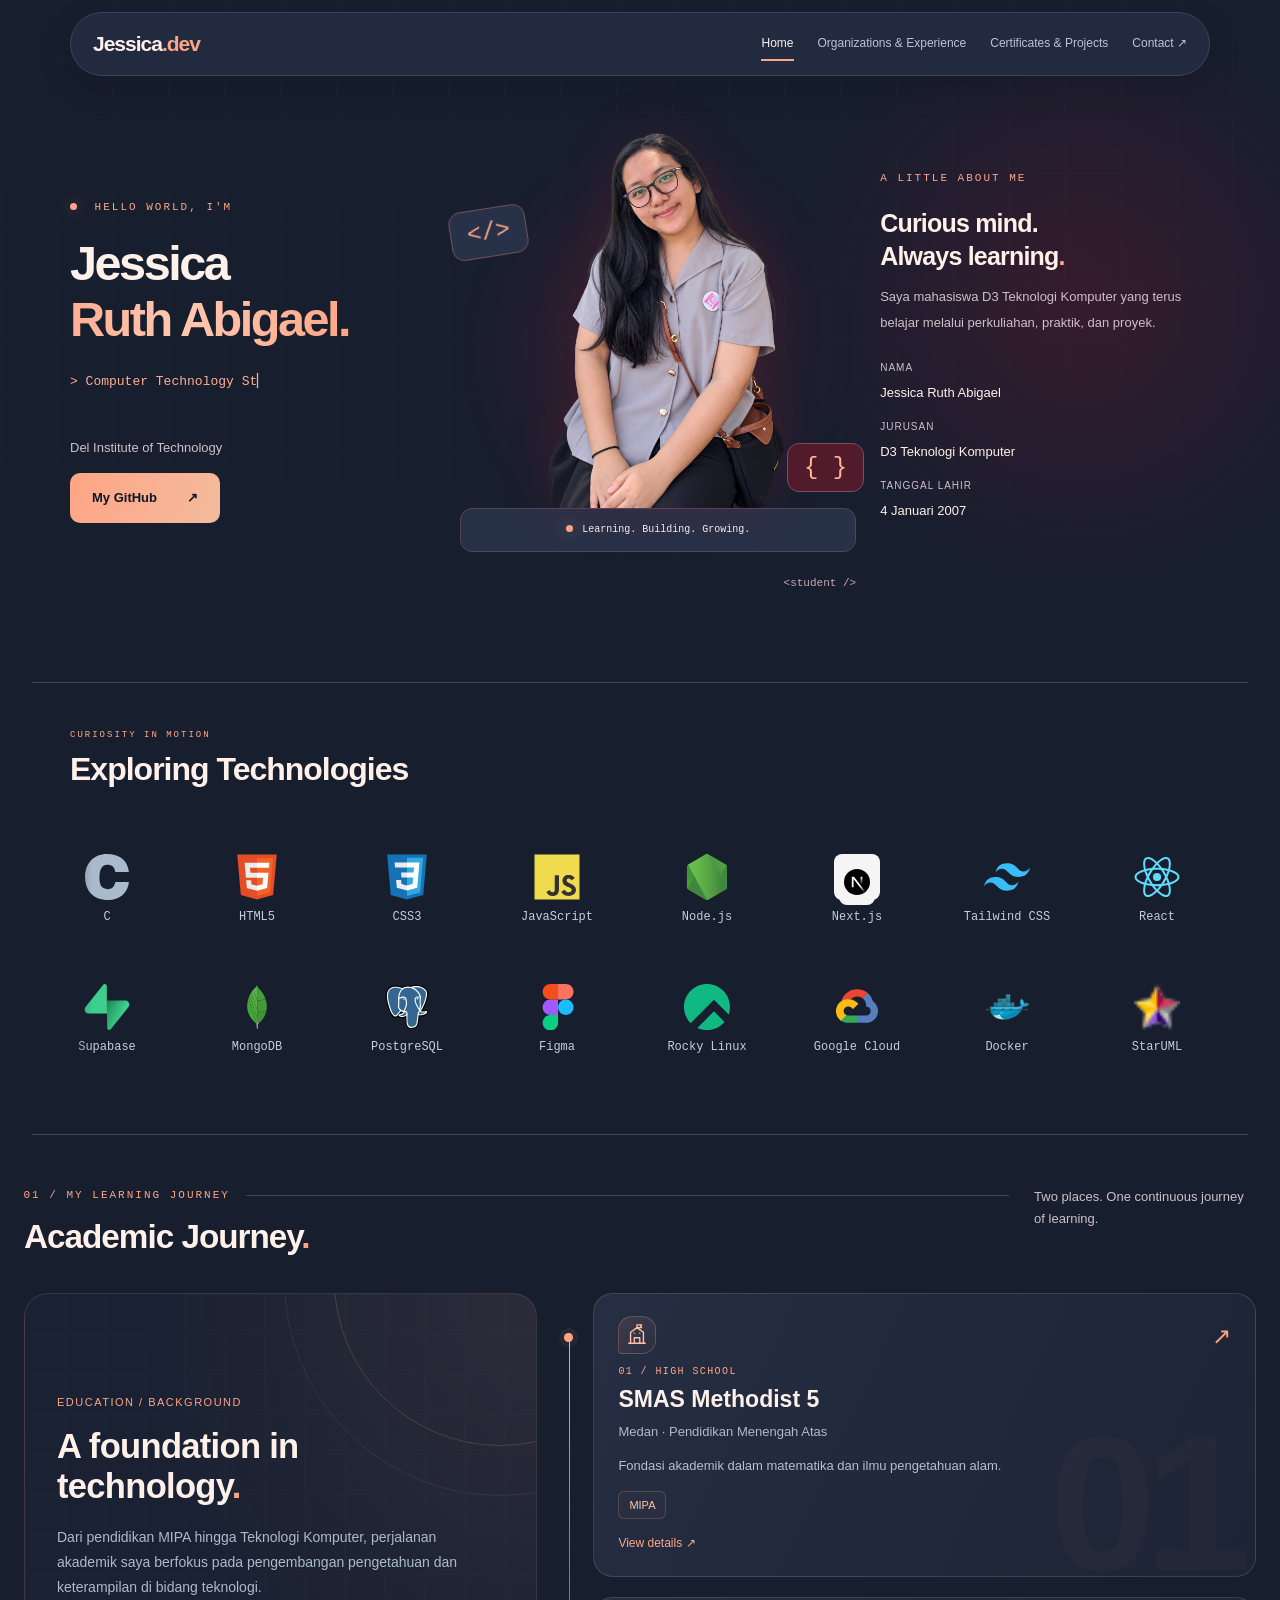
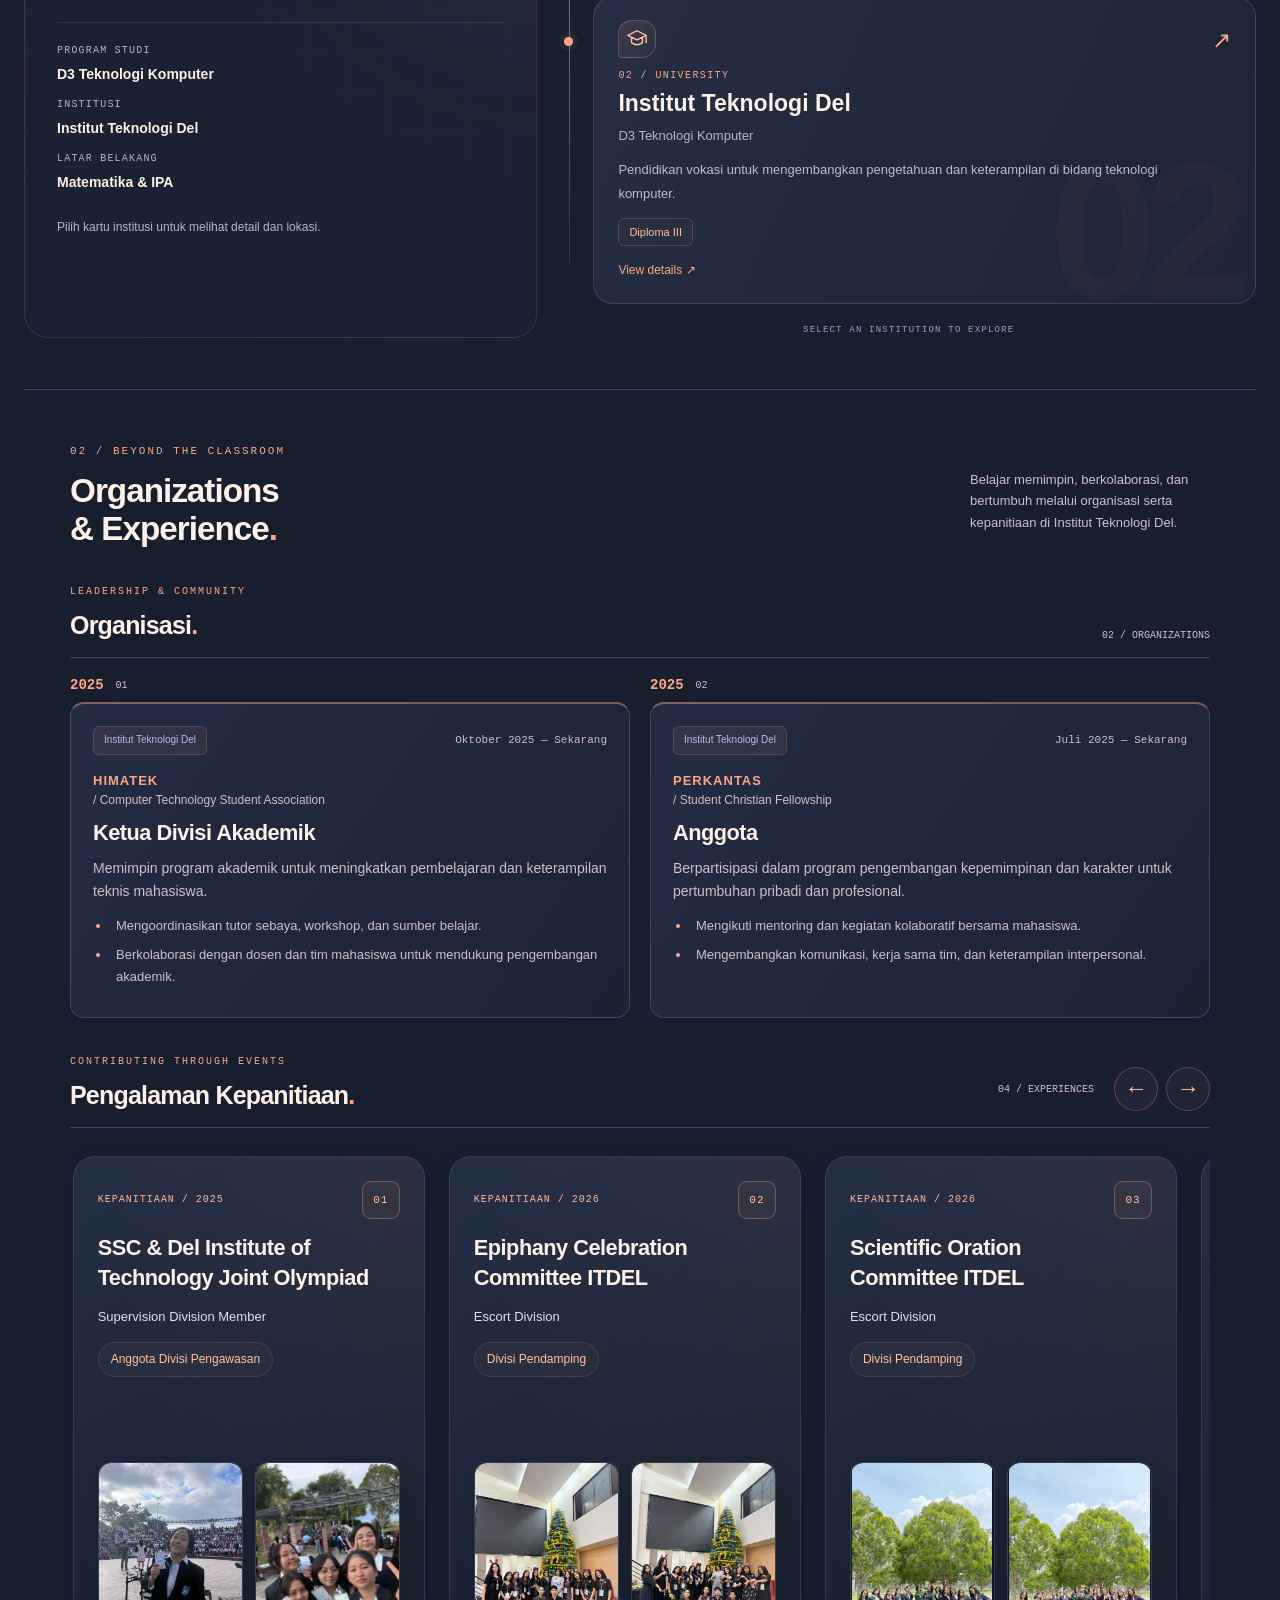
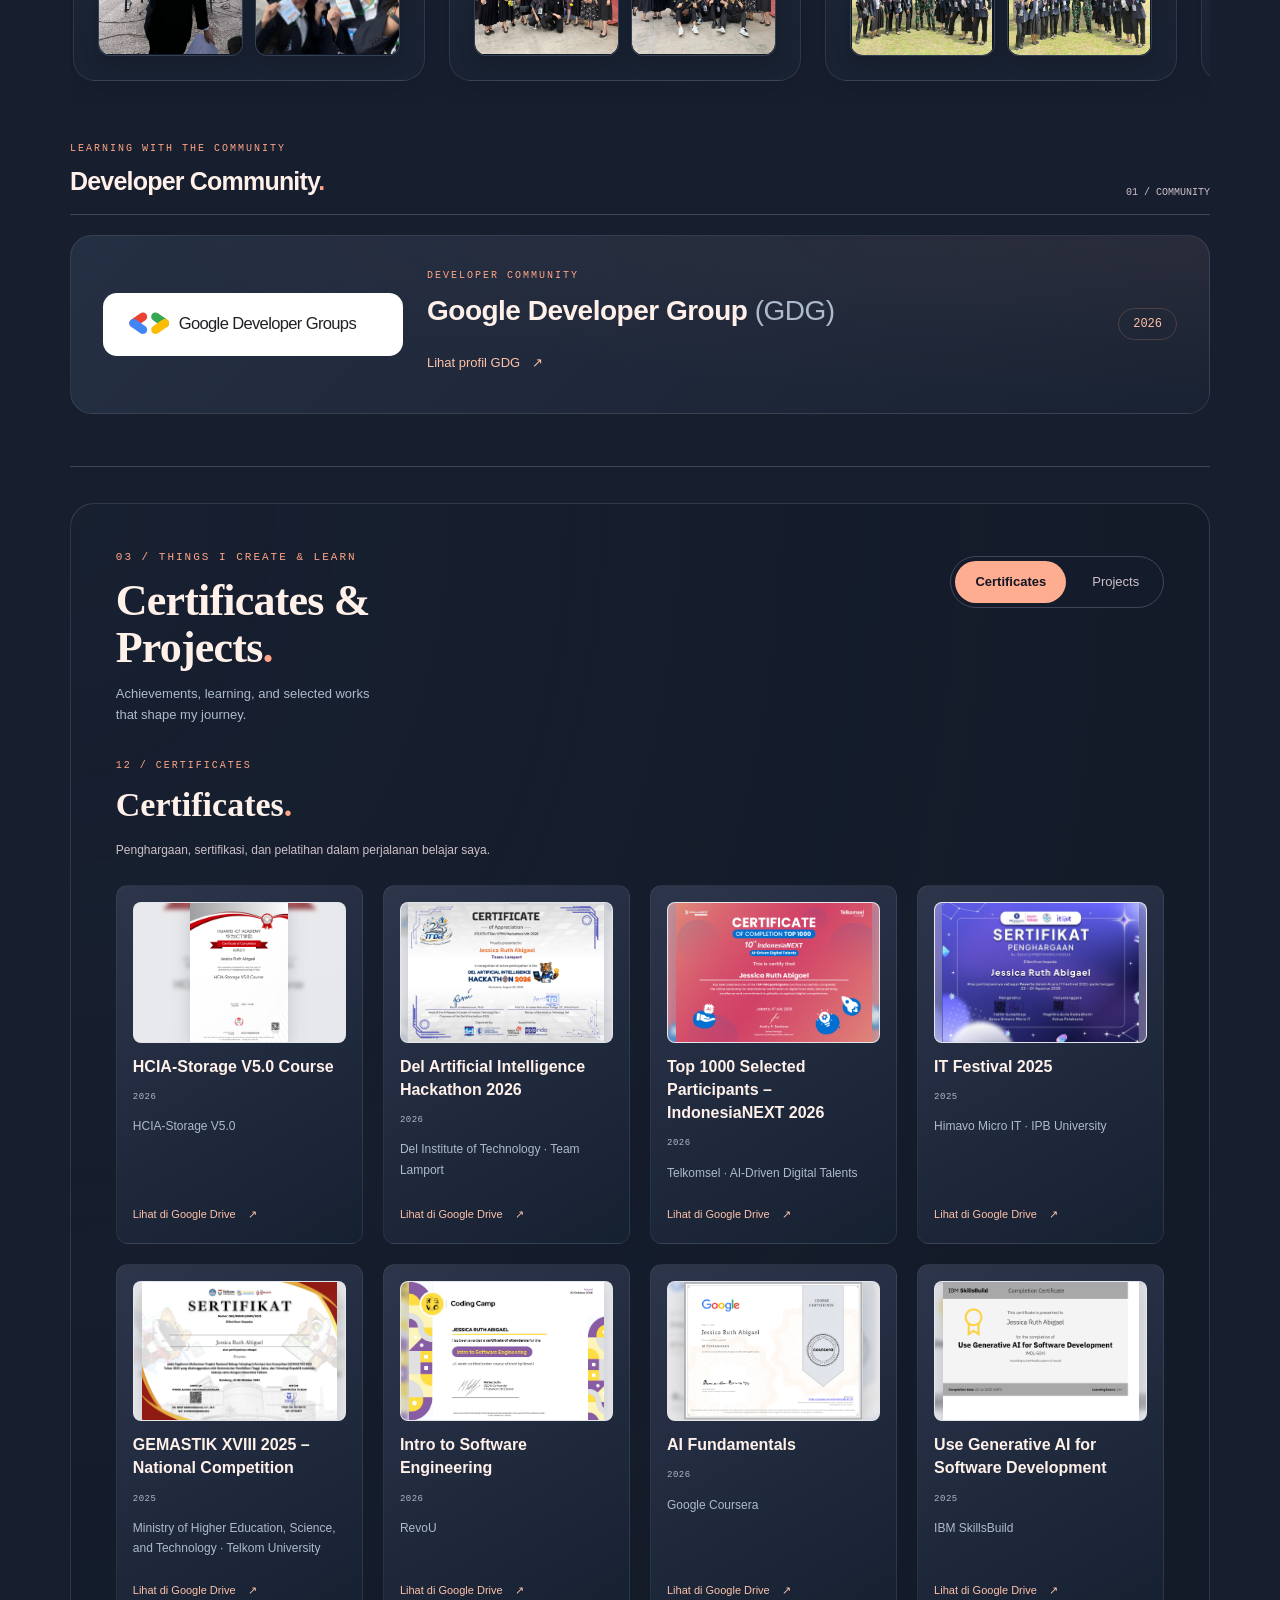
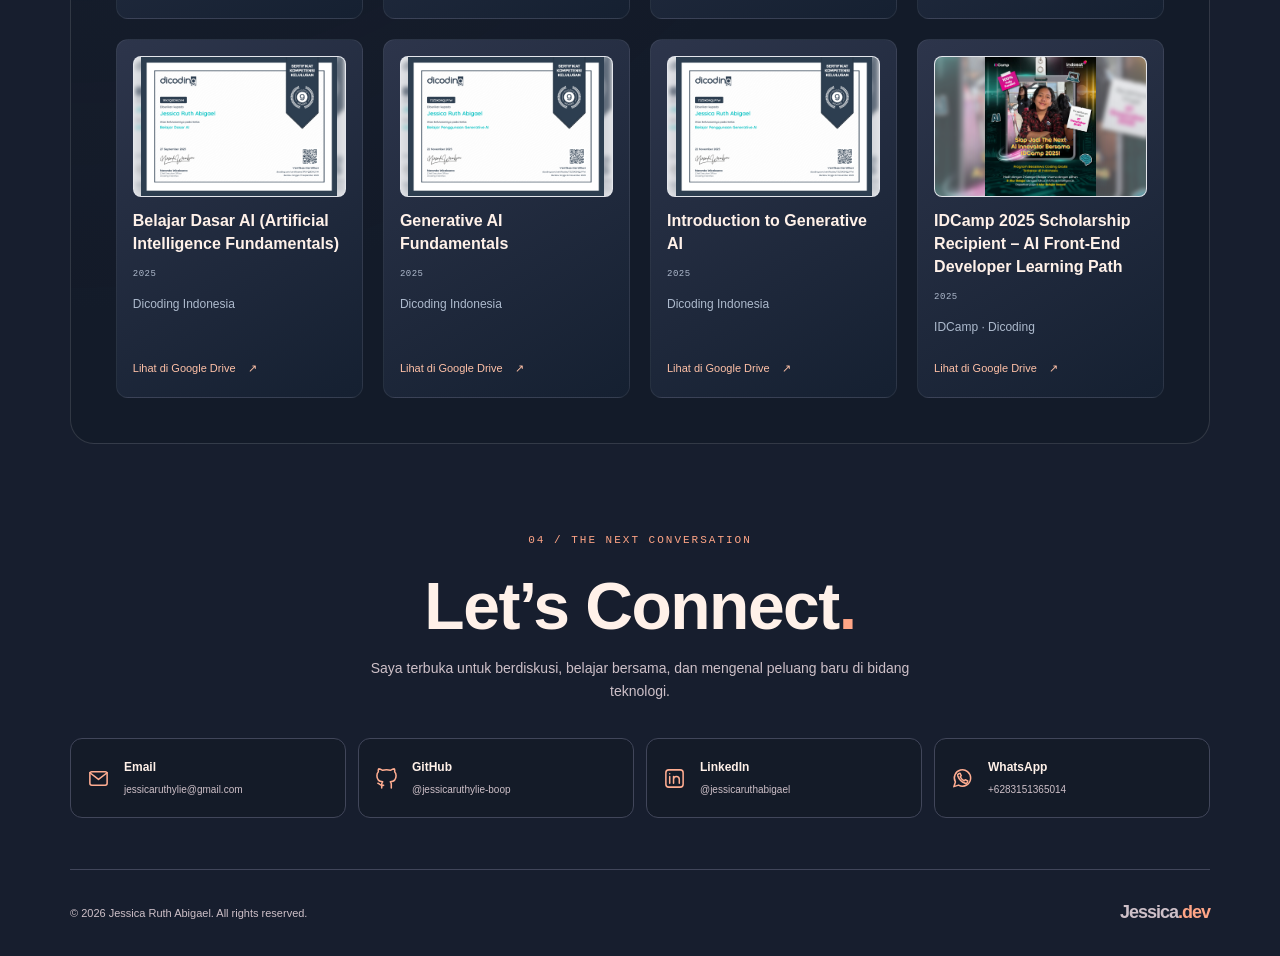
==== commit c5388b33: "Update WhatsApp number in index.html fix the no phone" ====
--- a/index.html
+++ b/index.html
@@ -1629,7 +1629,7 @@
               <path d="M20.5 11.5a8.5 8.5 0 0 1-12.6 7.4L3 20.5l1.6-4.9a8.5 8.5 0 1 1 15.9-4.1Z" />
               <path d="m8 7 1.5-.5 1.2 2.6-1.1 1.1a9 9 0 0 0 4.2 4.2l1.1-1.1 2.6 1.2L17 16c-.4.9-1.4 1.2-2.3.9A13 13 0 0 1 7.1 9.3C6.8 8.4 7.1 7.4 8 7Z" />
             </svg>
-            <div><strong>WhatsApp</strong><span>+6283151365014</span></div>
+            <div><strong>WhatsApp</strong><span>+6281360840669</span></div>
           </a>
         </div>
       </section>
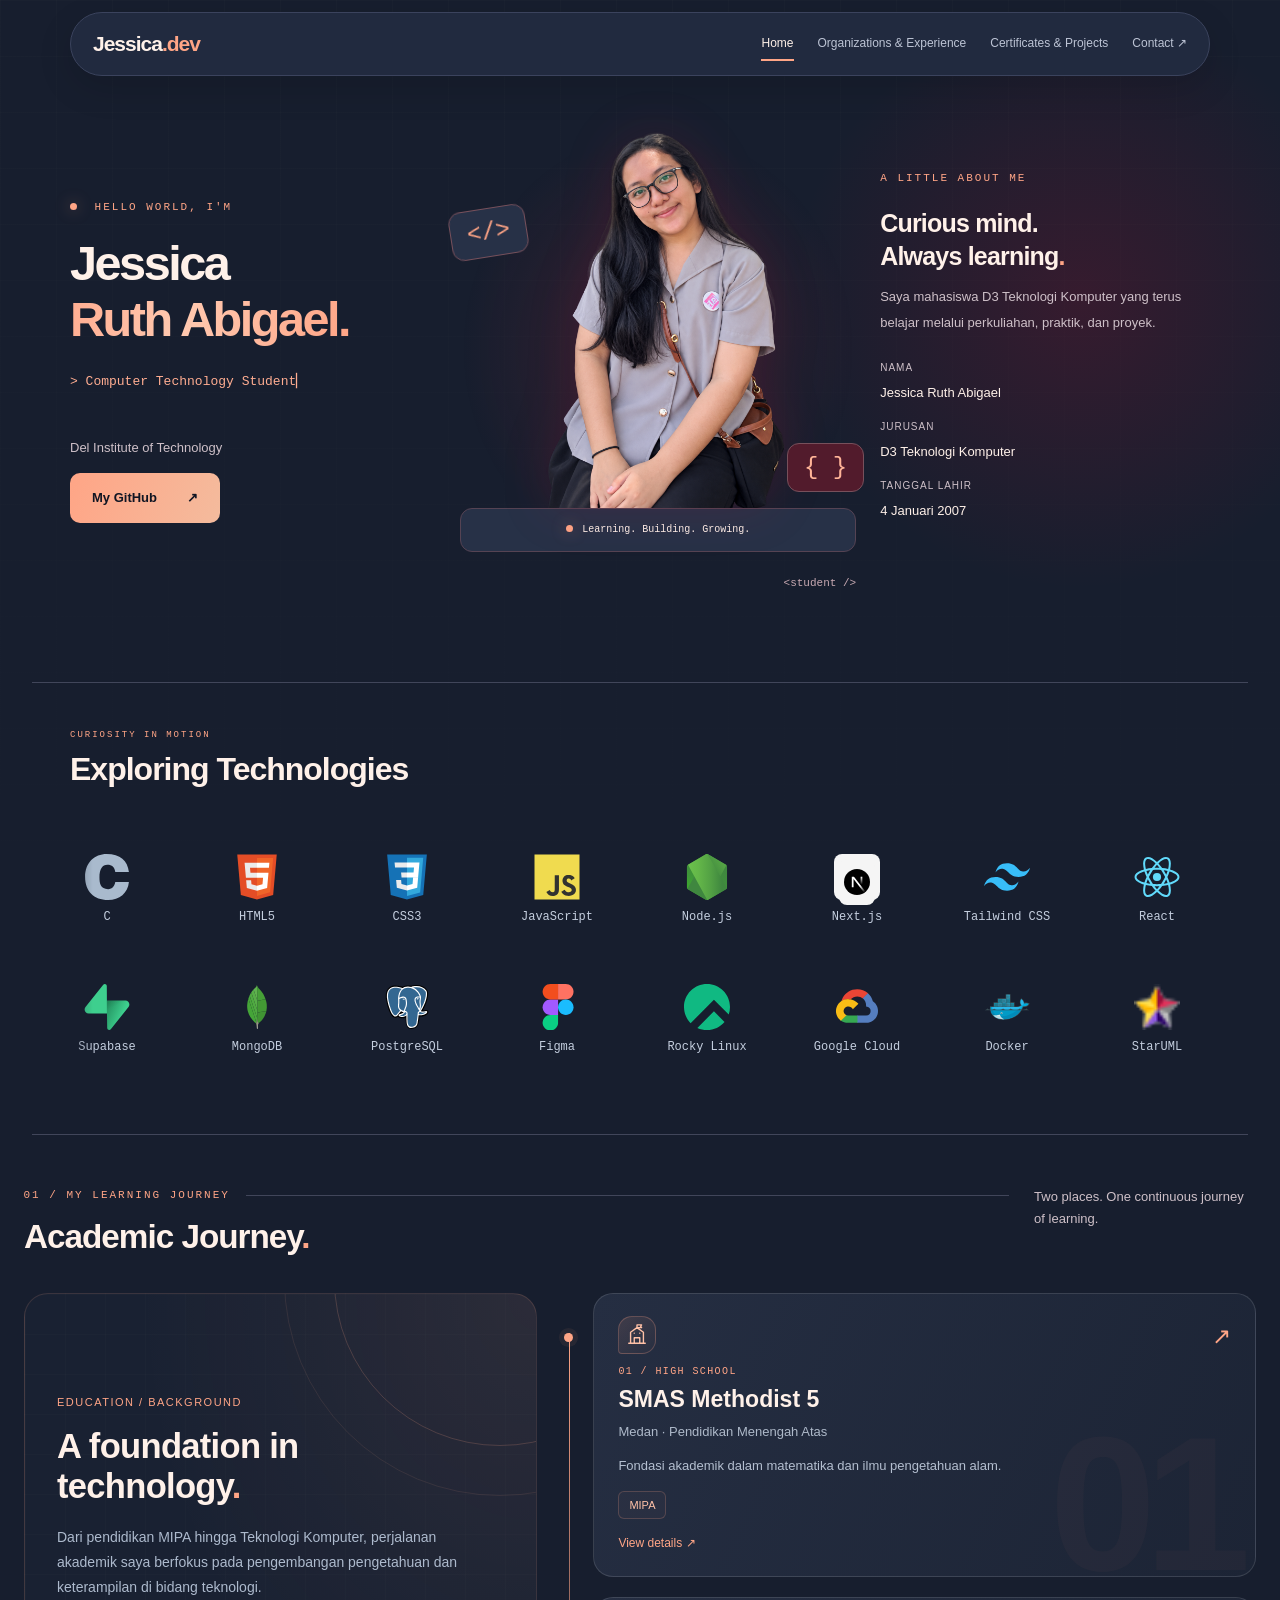
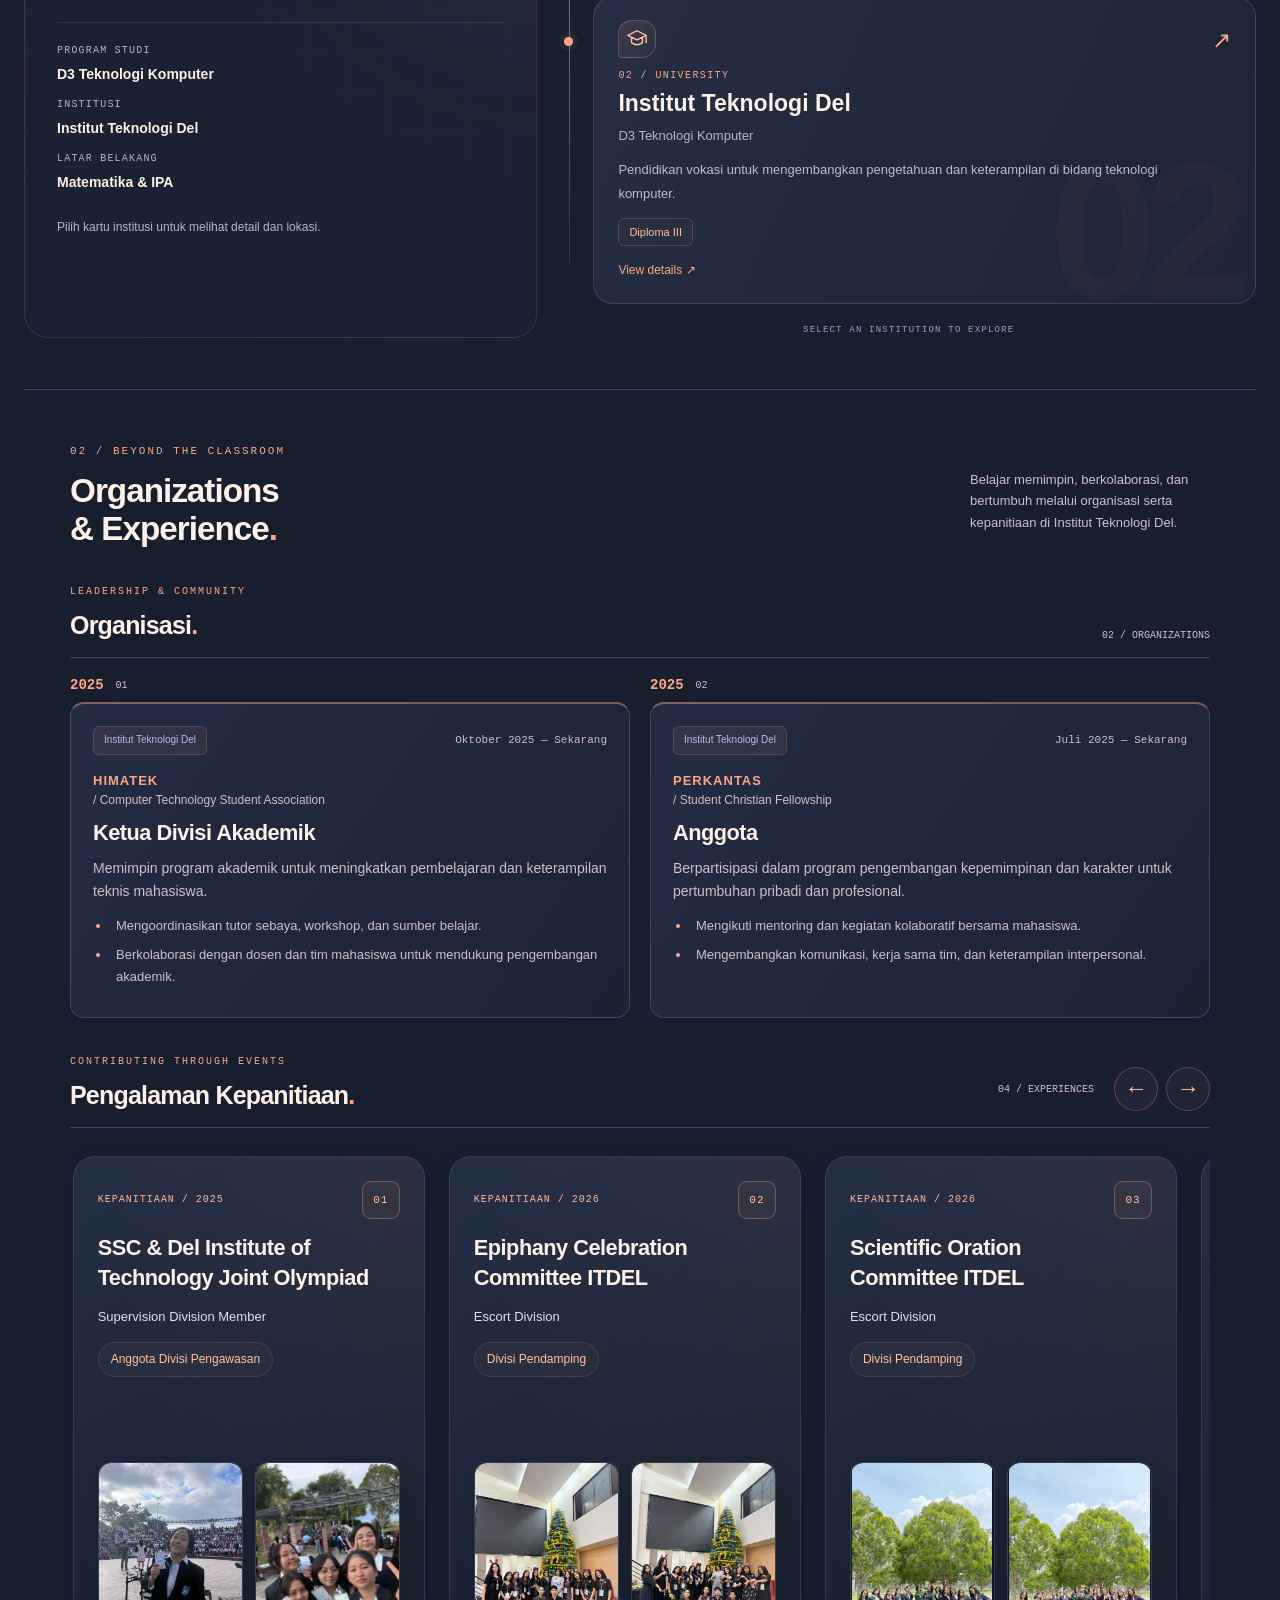
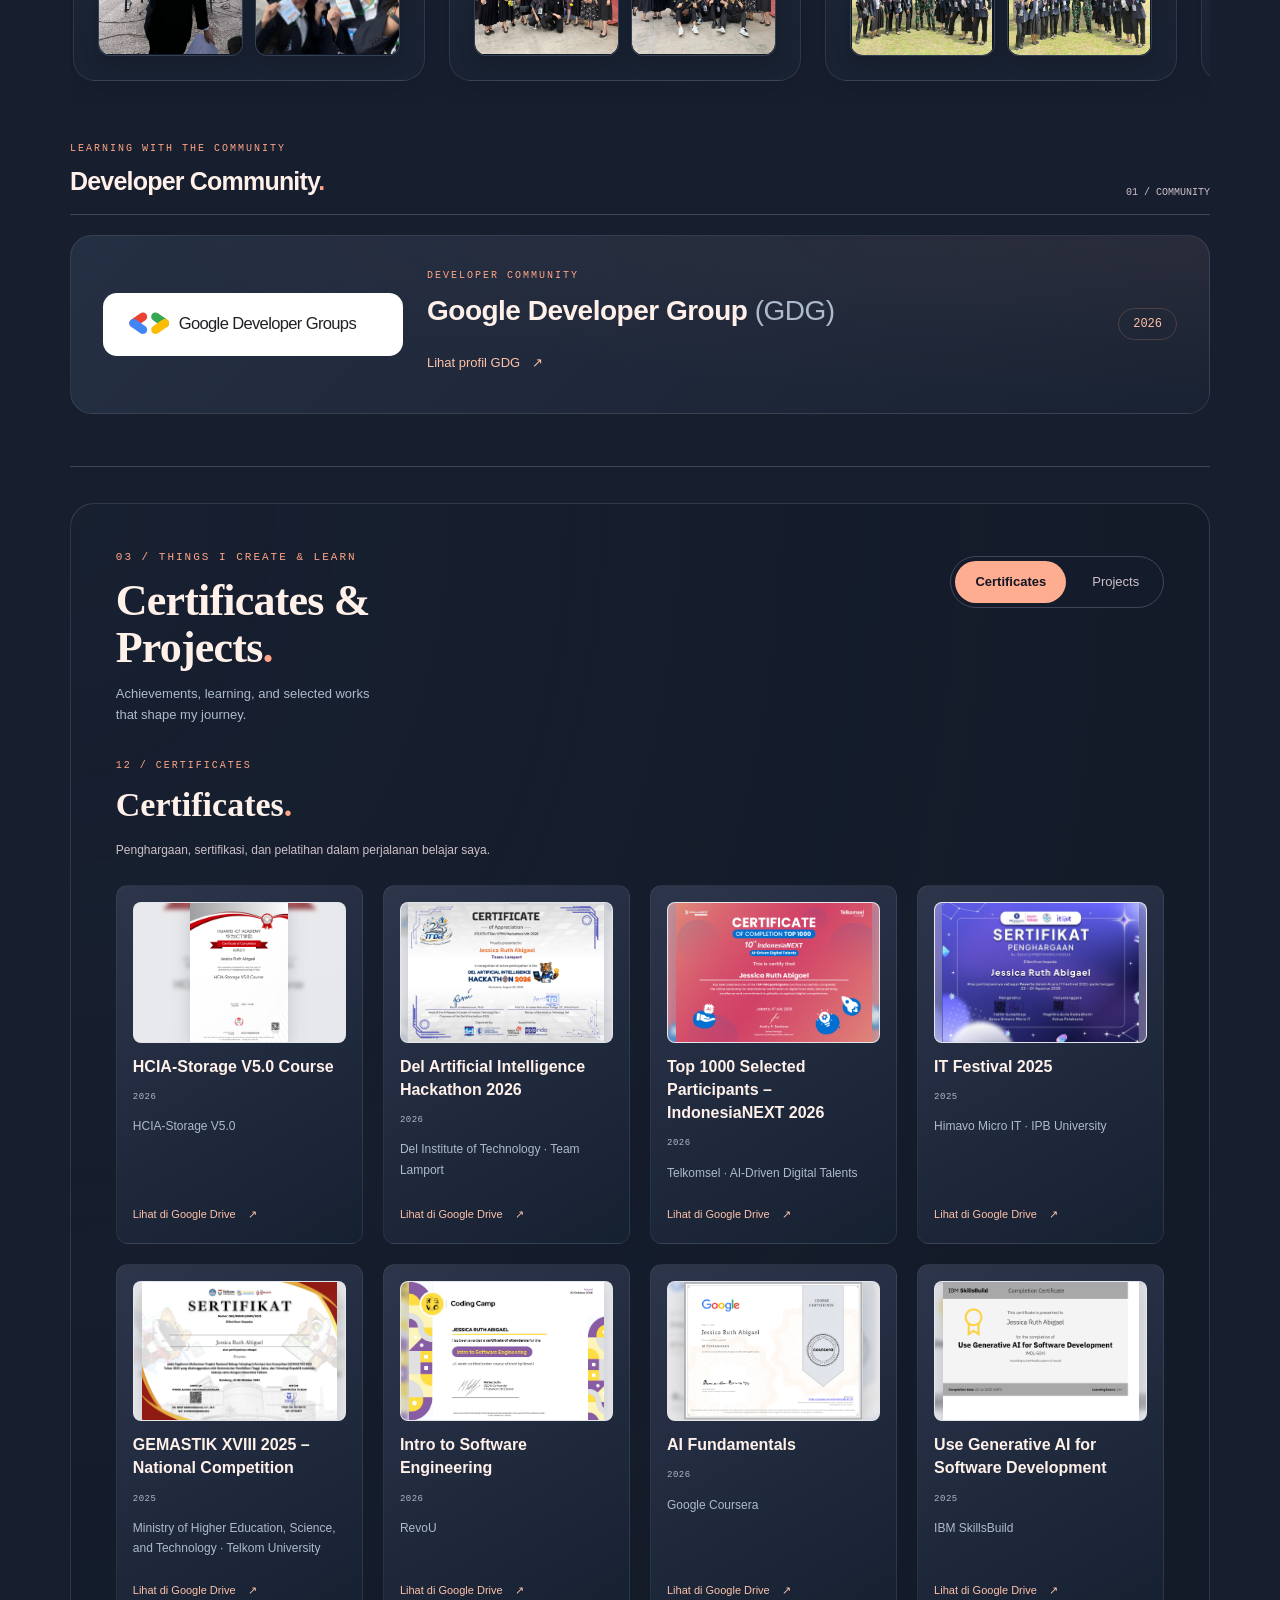
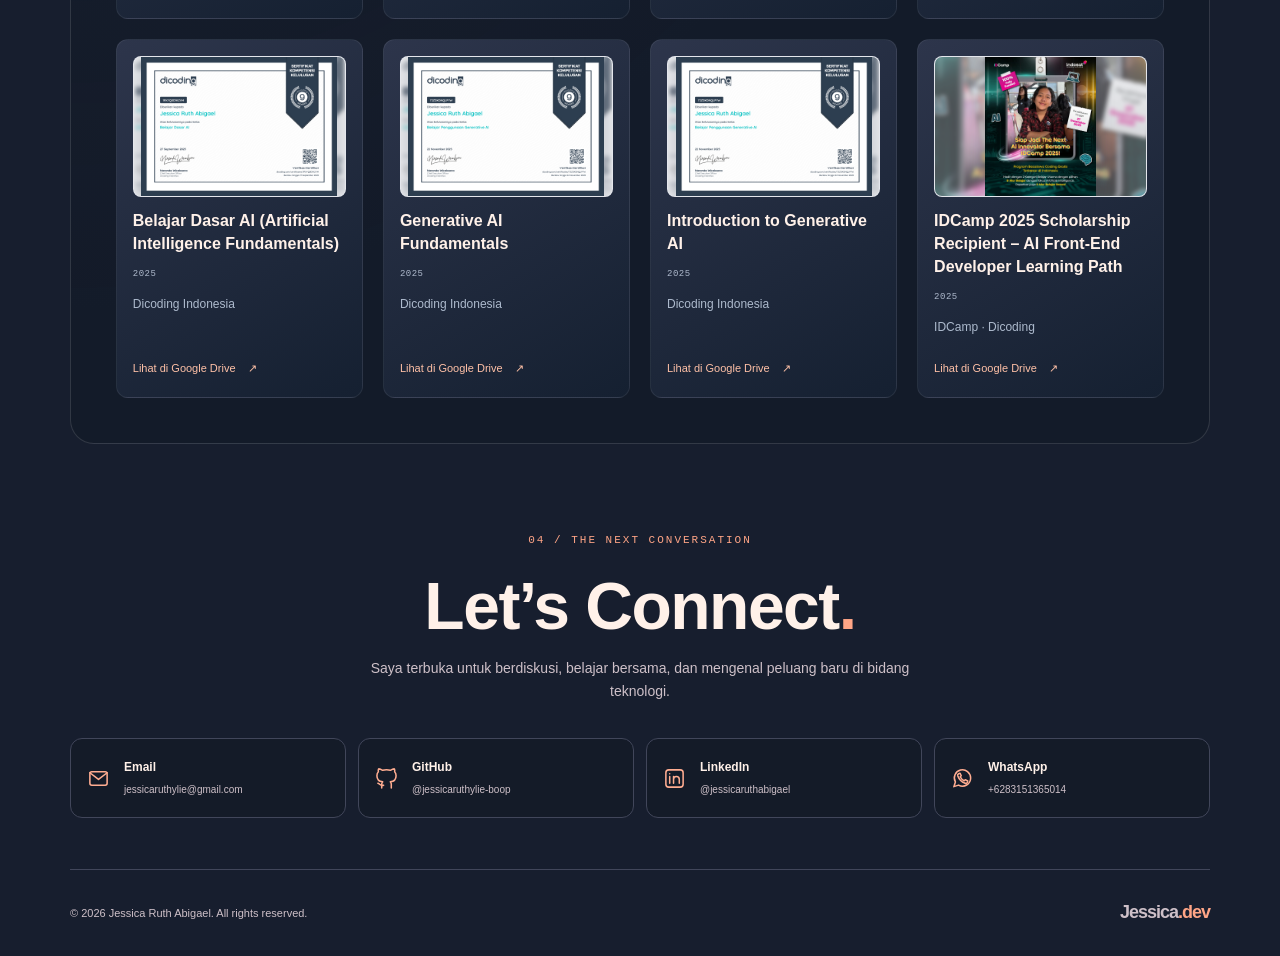
==== commit 7d2a54ff: "Change WhatsApp contact number in index.html Updated WhatsApp contact link to a new number." ====
--- a/index.html
+++ b/index.html
@@ -1624,7 +1624,7 @@
             </svg>
             <div><strong>LinkedIn</strong><span>@jessicaruthabigael</span></div>
           </a>
-          <a class="contact-item" data-contact="whatsapp" href="https://wa.me/6283151365014" target="_blank" rel="noopener noreferrer">
+          <a class="contact-item" data-contact="whatsapp" href="https://wa.me/6281360840669" target="_blank" rel="noopener noreferrer">
             <svg viewBox="0 0 24 24" aria-hidden="true">
               <path d="M20.5 11.5a8.5 8.5 0 0 1-12.6 7.4L3 20.5l1.6-4.9a8.5 8.5 0 1 1 15.9-4.1Z" />
               <path d="m8 7 1.5-.5 1.2 2.6-1.1 1.1a9 9 0 0 0 4.2 4.2l1.1-1.1 2.6 1.2L17 16c-.4.9-1.4 1.2-2.3.9A13 13 0 0 1 7.1 9.3C6.8 8.4 7.1 7.4 8 7Z" />
